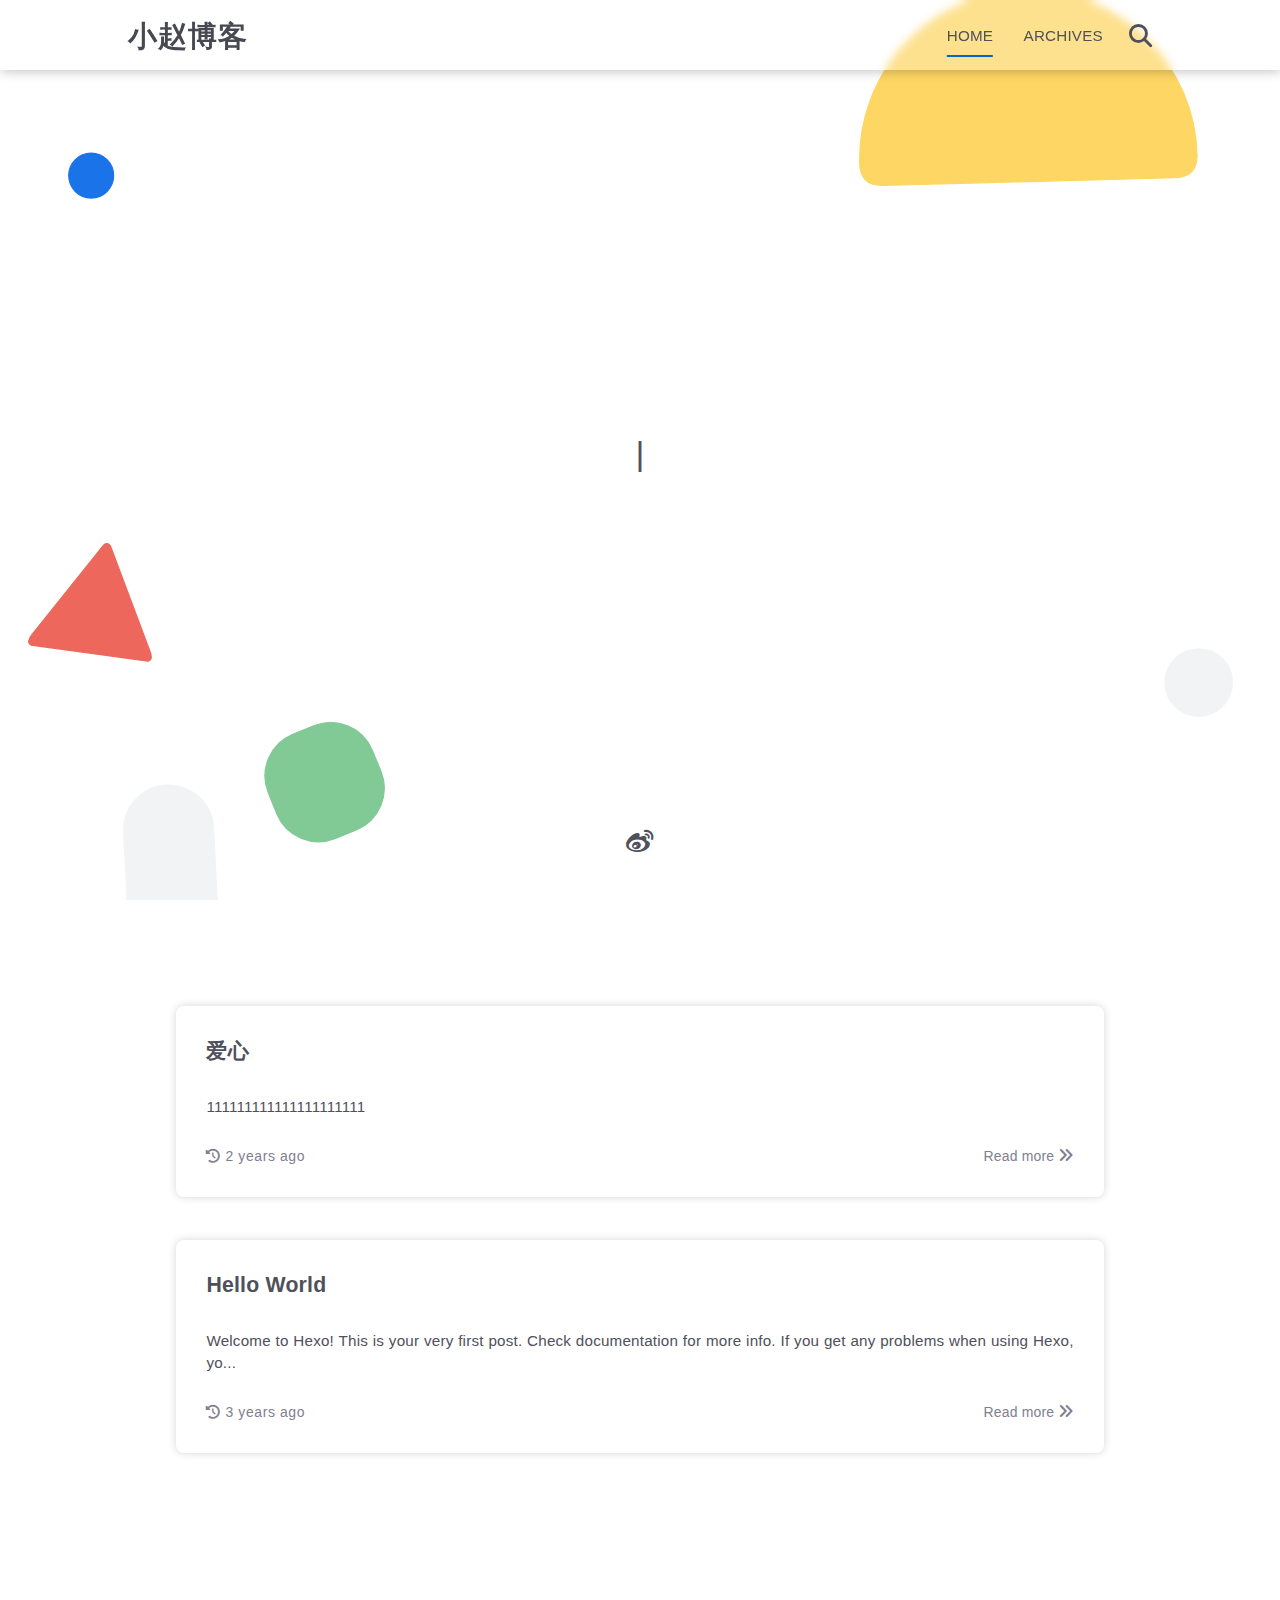
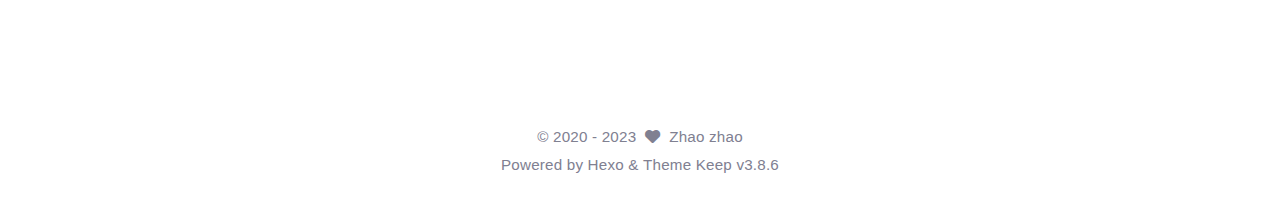
==== index.html @ 8d331cf8 "Site updated: 2023-10-31 13:24:54" ====
<!DOCTYPE html>
<html lang="en">
<head>
    <meta charset="utf-8">
    <meta name="viewport" content="width=device-width, initial-scale=1, maximum-scale=1">
    <meta name="keywords" content="Hexo Theme Keep">
    <meta name="description" content="Hexo Theme Keep">
    <meta name="author" content="Zhao zhao">
    
    <title>
        
        小赵博客
    </title>
    
<link rel="stylesheet" href="/css/style.css">

    
        <link rel="shortcut icon" href="https://pic1.zhimg.com/80/v2-c048e14cd4ca3faf0bacaa08623097cc_720w.webp">
    
    
<link rel="stylesheet" href="/font/css/fontawesome.min.css">

    
<link rel="stylesheet" href="/font/css/regular.min.css">

    
<link rel="stylesheet" href="/font/css/solid.min.css">

    
<link rel="stylesheet" href="/font/css/brands.min.css">

    
    <script class="keep-theme-configurations">
    const KEEP = window.KEEP || {}
    KEEP.hexo_config = {"hostname":"example.com","root":"/","language":"en","path":"search.json"}
    KEEP.theme_config = {"toc":{"enable":false,"number":false,"expand_all":false,"init_open":false},"style":{"primary_color":"#0066cc","favicon":"https://pic1.zhimg.com/80/v2-c048e14cd4ca3faf0bacaa08623097cc_720w.webp","font_size":"15px","font_family":"STKaiti","hover":{"shadow":true,"scale":true},"first_screen":{"enable":true,"header_transparent":true,"hitokoto":true},"scroll":{"progress_bar":false,"percent":false}},"local_search":{"enable":true,"preload":false},"code_block":{"tools":{"enable":false,"style":"default"},"highlight_theme":"default"},"pjax":{"enable":false},"lazyload":{"enable":true},"comment":{"enable":false,"use":"valine","valine":{"appid":null,"appkey":null,"server_urls":null,"placeholder":null},"gitalk":{"github_id":null,"github_admins":null,"repository":null,"client_id":null,"client_secret":null,"proxy":null},"twikoo":{"env_id":null,"region":null,"version":"1.6.8"},"waline":{"server_url":null,"reaction":false,"version":2}},"post":{"author_label":{"enable":true,"auto":false,"custom_label_list":["炼气","筑基","结丹","元婴","化神"]},"datetime_format":"YYYY-MM-DD","word_count":{"enable":true,"wordcount":false,"min2read":false},"img_align":"center","copyright_info":false},"website_count":{"busuanzi_count":{"enable":false,"site_uv":false,"site_pv":false,"page_pv":false}},"version":"3.8.6"}
    KEEP.language_ago = {"second":"%s seconds ago","minute":"%s minutes ago","hour":"%s hours ago","day":"%s days ago","week":"%s weeks ago","month":"%s months ago","year":"%s years ago"}
    KEEP.language_code_block = {"copy":"Copy code","copied":"Copied","fold":"Fold code block","folded":"Folded"}
    KEEP.language_copy_copyright = {"copy":"Copy copyright info","copied":"Copied","title":"Original article title","author":"Original article author","link":"Original article link"}
  </script>
<meta name="generator" content="Hexo 6.3.0"></head>


<body>
<div class="progress-bar-container">
    

    
</div>


<main class="page-container border-box">

    <!-- home first screen  -->
    
        
<div class="first-screen-container border-box flex-center fade-in-down-animation">
    <div class="first-screen-content border-box">
        <div class="top-placeholder border-box"></div>

        <div class="middle-placeholder border-box">
            
                <div class="description border-box">
                    
                        <div class="desc-item border-box"><span class="desc hitokoto"></span><span class="cursor">｜</span></div>
                    
                </div>
            

            
                <script async 
                        src="https://v1.hitokoto.cn/?encode=js"
                >
                </script>
            
        </div>

        <div class="bottom-placeholder border-box">
            
                <div class="sc-icon-list border-box">
                    <!-- fontawesome icons -->
                    
                        
                            
                            <div class="tooltip sc-icon-item "
                                 data-tooltip-content="Weibo"
                                 
                                 
                            >
                                
                                    
                                        <a target="_blank" href="https://weibo.com/u/6248385986">
                                            <i class="fab fa-weibo"></i>
                                        </a>
                                    
                                
                            </div>
                        
                    

                    <!-- custom svg icons -->
                    
                </div>
            
        </div>
    </div>
</div>

    

    <!-- page content -->
    <div class="page-main-content border-box is-home">
        <div class="page-main-content-top">
            
<header class="header-wrapper transparent-1">

    <div class="border-box header-content has-first-screen">
        <div class="left border-box">
            
            <a class="site-name border-box" href="/">
               小赵博客
            </a>
        </div>

        <div class="right border-box">
            <div class="pc">
                <ul class="menu-list">
                    
                        <li class="menu-item">
                            <a class="active"
                               href="/"
                            >
                                HOME
                            </a>
                        </li>
                    
                        <li class="menu-item">
                            <a class=""
                               href="/archives"
                            >
                                ARCHIVES
                            </a>
                        </li>
                    
                    
                        <li class="menu-item search search-popup-trigger">
                            <i class="fas fa-search"></i>
                        </li>
                    
                </ul>
            </div>
            <div class="mobile">
                
                    <div class="icon-item search search-popup-trigger"><i class="fas fa-search"></i></div>
                
                <div class="icon-item menu-bar">
                    <div class="menu-bar-middle"></div>
                </div>
            </div>
        </div>
    </div>

    <div class="header-drawer">
        <ul class="drawer-menu-list">
            
                <li class="drawer-menu-item flex-center">
                    <a class="active"
                       href="/">HOME</a>
                </li>
            
                <li class="drawer-menu-item flex-center">
                    <a class=""
                       href="/archives">ARCHIVES</a>
                </li>
            
        </ul>
    </div>

    <div class="window-mask"></div>

</header>


        </div>

        <div class="page-main-content-middle border-box">

            <div class="main-content border-box">

                

                    <div class="home-content-container fade-in-down-animation">
    <ul class="home-article-list border-box">
        
            <li class="home-article-item">

                

                <div class="home-article-item-bottom border-box">
                    
                    <h3 class="home-article-title border-box">
                        <a href="/2023/10/31/aixin/">
                            爱心
                        </a>
                    </h3>

                    <div class="home-article-content keep-markdown-body">
                        
                            111111111111111111111

                        
                    </div>

                    

<div class="article-meta-info-container border-box home">
    <div class="article-meta-info border-box">
        
            <span class="meta-info-item border-box">
                <i class="icon fas fa-history"></i>&nbsp;<span class="home-article-history" data-updated="Tue Oct 31 2023 12:04:12 GMT+0800">2023-10-31 12:04:12</span>
            </span>
        


        

        

        

        
        
        
        
    </div>

    
        <a class="home-read-more" href="/2023/10/31/aixin/">Read more&nbsp;<i class="icon fas fa-angles-right"></i></a>
    
</div>

                </div>
            </li>
        
            <li class="home-article-item">

                

                <div class="home-article-item-bottom border-box">
                    
                    <h3 class="home-article-title border-box">
                        <a href="/2023/10/31/hello-world/">
                            Hello World
                        </a>
                    </h3>

                    <div class="home-article-content keep-markdown-body">
                        
                            Welcome to Hexo! This is your very first post. Check documentation for more info. If you get any problems when using Hexo, yo...
                        
                    </div>

                    

<div class="article-meta-info-container border-box home">
    <div class="article-meta-info border-box">
        
            <span class="meta-info-item border-box">
                <i class="icon fas fa-history"></i>&nbsp;<span class="home-article-history" data-updated="Fri Jun 09 2023 14:08:22 GMT+0800">2023-06-09 14:08:22</span>
            </span>
        


        

        

        

        
        
        
        
    </div>

    
        <a class="home-read-more" href="/2023/10/31/hello-world/">Read more&nbsp;<i class="icon fas fa-angles-right"></i></a>
    
</div>

                </div>
            </li>
        
    </ul>
    



</div>


                
            </div>

        </div>

        <div class="page-main-content-bottom border-box">
            
<footer class="footer border-box">
    <div class="border-box website-info-box default">
        
            <div class="copyright-info info-item default">
                &copy;&nbsp;<span>2020</span>&nbsp;-&nbsp;2023
                
                    &nbsp;<i class="fas fa-heart icon-animate"></i>&nbsp;&nbsp;<a href="/">Zhao zhao</a>
                
            </div>

            <div class="theme-info info-item default">
                Powered by&nbsp;<a target="_blank" href="https://hexo.io">Hexo</a>&nbsp;&&nbsp;Theme&nbsp;<a class="keep-version" target="_blank" href="https://github.com/XPoet/hexo-theme-keep">Keep</a>
            </div>

            

            
        

        <div class="count-item info-item default">
            

            

            
        </div>
    </div>
</footer>

        </div>
    </div>

    <!-- post tools -->
    

    <!-- side tools -->
    <div class="side-tools">
        <div class="side-tools-container border-box side-tools-show-handle">
    <ul class="side-tools-list side-tools-show-handle border-box">
        <li class="tools-item tool-font-adjust-plus flex-center">
            <i class="fas fa-search-plus"></i>
        </li>

        <li class="tools-item tool-font-adjust-minus flex-center">
            <i class="fas fa-search-minus"></i>
        </li>

        <li class="tools-item tool-dark-light-toggle flex-center">
            <i class="fas fa-moon"></i>
        </li>

        <!-- rss -->
        

        <li class="tools-item tool-scroll-to-bottom flex-center">
            <i class="fas fa-arrow-down"></i>
        </li>
    </ul>

    <ul class="exposed-tools-list border-box">
        

        

        <li class="tools-item tool-toggle-show flex-center">
            <i class="fas fa-cog fa-spin"></i>
        </li>

        <li class="tools-item tool-scroll-to-top flex-center show-arrow">
            <i class="arrow fas fa-arrow-up"></i>
            <span class="percent"></span>
        </li>
    </ul>
</div>

    </div>

    <!-- image mask -->
    <div class="zoom-in-image-mask">
    <img class="zoom-in-image">
</div>


    <!-- local search -->
    
        <div class="search-pop-overlay">
    <div class="popup search-popup">
        <div class="search-header">
          <span class="search-input-field-pre">
            <i class="fas fa-keyboard"></i>
          </span>
            <div class="search-input-container">
                <input autocomplete="off"
                       autocorrect="off"
                       autocapitalize="off"
                       placeholder="Search..."
                       spellcheck="false"
                       type="search"
                       class="search-input"
                >
            </div>
            <span class="close-popup-btn">
                <i class="fas fa-times"></i>
            </span>
        </div>
        <div id="search-result">
            <div id="no-result">
                <i class="fas fa-spinner fa-pulse fa-5x fa-fw"></i>
            </div>
        </div>
    </div>
</div>

    

    <!-- tablet toc -->
    
</main>




<!-- common -->

<script src="/js/utils.js"></script>

<script src="/js/header-shrink.js"></script>

<script src="/js/back2top.js"></script>

<script src="/js/dark-light-toggle.js"></script>

<script src="/js/main.js"></script>

<script src="/js/libs/anime.min.js"></script>


<!-- local-search -->

    
<script src="/js/local-search.js"></script>



<!-- code-block -->


<!-- lazyload -->

    
<script src="/js/lazyload.js"></script>



<div class="">
    

    <!-- category-page -->
    

    <!-- links-page -->
    
</div>

<!-- mermaid -->


<!-- pjax -->



</body>
</html>
---- css/style.css ----
:root {
  --base-font-size: 15.2px;
  --base-line-height: 22px;
  --base-font-weight: 400;
  --base-font-family: Optima-Regular, Optima, PingFang SC, Microsoft YaHei, sans-serif;
  --page-content-width: 80%;
  --page-content-width-tablet: 88%;
  --page-content-width-mobile: 90%;
  --page-content-max-width: 928px;
  --page-content-max-width-2: calc(var(--page-content-max-width) * 1.2);
  --components-spacing: 36px;
  --box-border-radius: 8px;
  --header-height: 70px;
  --header-shrink-height: calc(var(--header-height) * 0.72);
  --header-backdrop-filter-blur: 4px;
  --header-scroll-progress-bar-height: 2PX;
  --first-screen-font-size: 2rem;
  --first-screen-icon-size: 1.8rem;
  --first-screen-font-color-light: #50505c;
  --first-screen-font-color-dark: #adbac5;
  --home-post-hover-scale: 1;
  --post-author-avatar: block;
  --post-create-datetime: flex;
  --post-update-datetime: flex;
  --post-img-align: 0 auto 0 0;
}
.fade-in-down-animation {
  animation-name: fade-in-down;
  animation-duration: 1s;
  animation-fill-mode: both;
}
.title-hover-animation {
  position: relative;
  display: inline-block;
  color: var(--text-color-2);
  line-height: 1.3;
  vertical-align: top;
  border-bottom: none;
}
.title-hover-animation::before {
  position: absolute;
  bottom: -4px;
  left: 0;
  width: 100%;
  height: 2px;
  background-color: var(--text-color-2);
  transform: scaleX(0);
  visibility: hidden;
  content: "";
  transition-delay: 0s, 0s, 0s, 0s, 0s, 0s;
  transition-timing-function: ease, ease, ease, ease, ease-in-out, ease-in-out;
  transition-duration: 0.2s, 0.2s, 0.2s, 0.2s, 0.2s, 0.2s;
  transition-property: color, background, box-shadow, border-color, visibility, transform;
}
.title-hover-animation:hover::before {
  transform: scaleX(1);
  visibility: visible;
}
@-moz-keyframes fade-in-down {
  0% {
    transform: translateY(-50px);
    opacity: 0;
  }
  100% {
    transform: translateY(0);
    opacity: 1;
  }
}
@-webkit-keyframes fade-in-down {
  0% {
    transform: translateY(-50px);
    opacity: 0;
  }
  100% {
    transform: translateY(0);
    opacity: 1;
  }
}
@-o-keyframes fade-in-down {
  0% {
    transform: translateY(-50px);
    opacity: 0;
  }
  100% {
    transform: translateY(0);
    opacity: 1;
  }
}
@keyframes fade-in-down {
  0% {
    transform: translateY(-50px);
    opacity: 0;
  }
  100% {
    transform: translateY(0);
    opacity: 1;
  }
}
@-moz-keyframes heartbeat-animate {
  0%, 100% {
    transform: scale(1);
  }
  10%, 30% {
    transform: scale(0.88);
  }
  20%, 40%, 60%, 80% {
    transform: scale(1.08);
  }
  50%, 70% {
    transform: scale(1.08);
  }
}
@-webkit-keyframes heartbeat-animate {
  0%, 100% {
    transform: scale(1);
  }
  10%, 30% {
    transform: scale(0.88);
  }
  20%, 40%, 60%, 80% {
    transform: scale(1.08);
  }
  50%, 70% {
    transform: scale(1.08);
  }
}
@-o-keyframes heartbeat-animate {
  0%, 100% {
    transform: scale(1);
  }
  10%, 30% {
    transform: scale(0.88);
  }
  20%, 40%, 60%, 80% {
    transform: scale(1.08);
  }
  50%, 70% {
    transform: scale(1.08);
  }
}
@keyframes heartbeat-animate {
  0%, 100% {
    transform: scale(1);
  }
  10%, 30% {
    transform: scale(0.88);
  }
  20%, 40%, 60%, 80% {
    transform: scale(1.08);
  }
  50%, 70% {
    transform: scale(1.08);
  }
}
@-moz-keyframes img-loading-animation {
  to {
    transform: rotate(1turn);
  }
}
@-webkit-keyframes img-loading-animation {
  to {
    transform: rotate(1turn);
  }
}
@-o-keyframes img-loading-animation {
  to {
    transform: rotate(1turn);
  }
}
@keyframes img-loading-animation {
  to {
    transform: rotate(1turn);
  }
}
@-moz-keyframes blink-caret {
  from, to {
    opacity: 0;
  }
  50% {
    opacity: 1;
  }
}
@-webkit-keyframes blink-caret {
  from, to {
    opacity: 0;
  }
  50% {
    opacity: 1;
  }
}
@-o-keyframes blink-caret {
  from, to {
    opacity: 0;
  }
  50% {
    opacity: 1;
  }
}
@keyframes blink-caret {
  from, to {
    opacity: 0;
  }
  50% {
    opacity: 1;
  }
}
:root {
  --primary-color: #06c;
  --primary-color-light-1: #0075eb;
  --primary-color-light-2: #0a85ff;
  --primary-color-dark-1: #005cb8;
  --primary-color-dark-2: #0052a3;
  --background-color-1: #fff;
  --background-color-1-transparent: rgba(255,255,255,0.6);
  --background-color-2: #f7f7f7;
  --background-color-3: #f0f0f0;
  --content-background-color: #fff;
  --text-color-1: #484853;
  --text-color-2: #4c4c57;
  --text-color-3: #50505c;
  --text-color-4: #808091;
  --text-color-5: #b7b7c0;
  --text-color-6: #ededef;
  --toc-text-color: #6f6f80;
  --badge-color: #f0f0f0;
  --badge-background-color: #9393a1;
  --border-color: #b3b3b3;
  --selection-color: #0075eb;
  --shadow-color: rgba(0,0,0,0.16);
  --shadow-hover-color: rgba(0,0,0,0.22);
  --scrollbar-color: #60606e;
  --scrollbar-background-color: #e6e6e6;
  --toc-scrollbar-color: rgba(80,80,92,0.1);
  --copyright-icon-bg-color: rgba(80,80,92,0.12);
  --avatar-background-color: #005cb8;
  --header-transparent-background-1: rgba(255,255,255,0.28);
  --header-transparent-background-2: rgba(255,255,255,0.4);
  --pjax-progress-bar-color: linear-gradient(45deg, #f10006, #ef5b00, #e59c01, #19ca05, #00cab5, #0264c8, #c303c3);
  --post-h-bottom-border-color: rgba(80,80,92,0.15);
  --article-aging-tips-color: $article-aging-tips-color;
  --article-aging-tips-background-color: $article-aging-tips-background-color;
  --article-aging-tips-border-color: $article-aging-tips-border-color;
  --keep-info-color: rgba(117,117,122,0.8);
  --keep-info-background-color: rgba(117,117,122,0.1);
  --keep-info-border-color: rgba(117,117,122,0.6);
  --keep-primary-color: #0458ab;
  --keep-primary-background-color: rgba(4,88,171,0.1);
  --keep-primary-border-color: rgba(4,88,171,0.6);
  --keep-warning-color: #b78d0f;
  --keep-warning-background-color: rgba(183,141,15,0.1);
  --keep-warning-border-color: rgba(183,141,15,0.6);
  --keep-success-color: #10b981;
  --keep-success-background-color: rgba(16,185,129,0.1);
  --keep-success-border-color: rgba(16,185,129,0.6);
  --keep-danger-color: #f43f5e;
  --keep-danger-background-color: rgba(244,63,94,0.1);
  --keep-danger-border-color: rgba(244,63,94,0.6);
}
@media (prefers-color-scheme: light) {
  :root {
    --primary-color: #06c;
    --primary-color-light-1: #0075eb;
    --primary-color-light-2: #0a85ff;
    --primary-color-dark-1: #005cb8;
    --primary-color-dark-2: #0052a3;
    --background-color-1: #fff;
    --background-color-1-transparent: rgba(255,255,255,0.6);
    --background-color-2: #f7f7f7;
    --background-color-3: #f0f0f0;
    --content-background-color: #fff;
    --text-color-1: #484853;
    --text-color-2: #4c4c57;
    --text-color-3: #50505c;
    --text-color-4: #808091;
    --text-color-5: #b7b7c0;
    --text-color-6: #ededef;
    --toc-text-color: #6f6f80;
    --badge-color: #f0f0f0;
    --badge-background-color: #9393a1;
    --border-color: #b3b3b3;
    --selection-color: #0075eb;
    --shadow-color: rgba(0,0,0,0.16);
    --shadow-hover-color: rgba(0,0,0,0.22);
    --scrollbar-color: #60606e;
    --scrollbar-background-color: #e6e6e6;
    --toc-scrollbar-color: rgba(80,80,92,0.1);
    --copyright-icon-bg-color: rgba(80,80,92,0.12);
    --avatar-background-color: #005cb8;
    --header-transparent-background-1: rgba(255,255,255,0.28);
    --header-transparent-background-2: rgba(255,255,255,0.4);
    --pjax-progress-bar-color: linear-gradient(45deg, #f10006, #ef5b00, #e59c01, #19ca05, #00cab5, #0264c8, #c303c3);
    --post-h-bottom-border-color: rgba(80,80,92,0.15);
    --article-aging-tips-color: $article-aging-tips-color;
    --article-aging-tips-background-color: $article-aging-tips-background-color;
    --article-aging-tips-border-color: $article-aging-tips-border-color;
    --keep-info-color: rgba(117,117,122,0.8);
    --keep-info-background-color: rgba(117,117,122,0.1);
    --keep-info-border-color: rgba(117,117,122,0.6);
    --keep-primary-color: #0458ab;
    --keep-primary-background-color: rgba(4,88,171,0.1);
    --keep-primary-border-color: rgba(4,88,171,0.6);
    --keep-warning-color: #b78d0f;
    --keep-warning-background-color: rgba(183,141,15,0.1);
    --keep-warning-border-color: rgba(183,141,15,0.6);
    --keep-success-color: #10b981;
    --keep-success-background-color: rgba(16,185,129,0.1);
    --keep-success-border-color: rgba(16,185,129,0.6);
    --keep-danger-color: #f43f5e;
    --keep-danger-background-color: rgba(244,63,94,0.1);
    --keep-danger-border-color: rgba(244,63,94,0.6);
  }
}
@media (prefers-color-scheme: dark) {
  :root {
    --primary-color: #06c;
    --primary-color-light-1: #0075eb;
    --primary-color-light-2: #0a85ff;
    --primary-color-dark-1: #005cb8;
    --primary-color-dark-2: #0052a3;
    --background-color-1: #22272e;
    --background-color-1-transparent: rgba(34,39,46,0.6);
    --background-color-2: #292f38;
    --background-color-3: #313842;
    --content-background-color: #21262d;
    --text-color-1: #b7c2cc;
    --text-color-2: #b2bec8;
    --text-color-3: #adbac5;
    --text-color-4: #6c8397;
    --text-color-5: #4d5e6c;
    --text-color-6: #2e3841;
    --toc-text-color: #8296a6;
    --badge-color: #343c47;
    --badge-background-color: #ced6dc;
    --border-color: #596678;
    --selection-color: #005ebc;
    --shadow-color: rgba(120,120,120,0.18);
    --shadow-hover-color: rgba(120,120,120,0.24);
    --scrollbar-color: #1f2329;
    --scrollbar-background-color: #47515f;
    --toc-scrollbar-color: rgba(173,186,197,0.1);
    --copyright-icon-bg-color: rgba(173,186,197,0.12);
    --avatar-background-color: #004a93;
    --header-transparent-background-1: rgba(34,39,46,0.28);
    --header-transparent-background-2: rgba(34,39,46,0.4);
    --pjax-progress-bar-color: linear-gradient(45deg, #ea404a, #ea722f, #e9a71f, #67e559, #18ecec, #1b85f1, #ee1dee);
    --post-h-bottom-border-color: rgba(173,186,197,0.15);
    --article-aging-tips-color: $dark-article-aging-tips-color;
    --article-aging-tips-background-color: $dark-article-aging-tips-background-color;
    --article-aging-tips-border-color: $dark-article-aging-tips-border-color;
    --keep-info-color: #9999a2;
    --keep-info-background-color: rgba(153,153,162,0.1);
    --keep-info-border-color: rgba(153,153,162,0.5);
    --keep-primary-color: #268bef;
    --keep-primary-background-color: rgba(38,139,239,0.1);
    --keep-primary-border-color: rgba(38,139,239,0.6);
    --keep-warning-color: #ecc34d;
    --keep-warning-background-color: rgba(236,195,77,0.1);
    --keep-warning-border-color: rgba(236,195,77,0.6);
    --keep-success-color: #10b981;
    --keep-success-background-color: rgba(16,185,129,0.1);
    --keep-success-border-color: rgba(16,185,129,0.6);
    --keep-danger-color: #f43f5e;
    --keep-danger-background-color: rgba(244,63,94,0.1);
    --keep-danger-border-color: rgba(244,63,94,0.6);
  }
}
.light-mode {
  --primary-color: #06c;
  --primary-color-light-1: #0075eb;
  --primary-color-light-2: #0a85ff;
  --primary-color-dark-1: #005cb8;
  --primary-color-dark-2: #0052a3;
  --background-color-1: #fff;
  --background-color-1-transparent: rgba(255,255,255,0.6);
  --background-color-2: #f7f7f7;
  --background-color-3: #f0f0f0;
  --content-background-color: #fff;
  --text-color-1: #484853;
  --text-color-2: #4c4c57;
  --text-color-3: #50505c;
  --text-color-4: #808091;
  --text-color-5: #b7b7c0;
  --text-color-6: #ededef;
  --toc-text-color: #6f6f80;
  --badge-color: #f0f0f0;
  --badge-background-color: #9393a1;
  --border-color: #b3b3b3;
  --selection-color: #0075eb;
  --shadow-color: rgba(0,0,0,0.16);
  --shadow-hover-color: rgba(0,0,0,0.22);
  --scrollbar-color: #60606e;
  --scrollbar-background-color: #e6e6e6;
  --toc-scrollbar-color: rgba(80,80,92,0.1);
  --copyright-icon-bg-color: rgba(80,80,92,0.12);
  --avatar-background-color: #005cb8;
  --header-transparent-background-1: rgba(255,255,255,0.28);
  --header-transparent-background-2: rgba(255,255,255,0.4);
  --pjax-progress-bar-color: linear-gradient(45deg, #f10006, #ef5b00, #e59c01, #19ca05, #00cab5, #0264c8, #c303c3);
  --post-h-bottom-border-color: rgba(80,80,92,0.15);
  --article-aging-tips-color: $article-aging-tips-color;
  --article-aging-tips-background-color: $article-aging-tips-background-color;
  --article-aging-tips-border-color: $article-aging-tips-border-color;
  --keep-info-color: rgba(117,117,122,0.8);
  --keep-info-background-color: rgba(117,117,122,0.1);
  --keep-info-border-color: rgba(117,117,122,0.6);
  --keep-primary-color: #0458ab;
  --keep-primary-background-color: rgba(4,88,171,0.1);
  --keep-primary-border-color: rgba(4,88,171,0.6);
  --keep-warning-color: #b78d0f;
  --keep-warning-background-color: rgba(183,141,15,0.1);
  --keep-warning-border-color: rgba(183,141,15,0.6);
  --keep-success-color: #10b981;
  --keep-success-background-color: rgba(16,185,129,0.1);
  --keep-success-border-color: rgba(16,185,129,0.6);
  --keep-danger-color: #f43f5e;
  --keep-danger-background-color: rgba(244,63,94,0.1);
  --keep-danger-border-color: rgba(244,63,94,0.6);
}
.dark-mode {
  --primary-color: #06c;
  --primary-color-light-1: #0075eb;
  --primary-color-light-2: #0a85ff;
  --primary-color-dark-1: #005cb8;
  --primary-color-dark-2: #0052a3;
  --background-color-1: #22272e;
  --background-color-1-transparent: rgba(34,39,46,0.6);
  --background-color-2: #292f38;
  --background-color-3: #313842;
  --content-background-color: #21262d;
  --text-color-1: #b7c2cc;
  --text-color-2: #b2bec8;
  --text-color-3: #adbac5;
  --text-color-4: #6c8397;
  --text-color-5: #4d5e6c;
  --text-color-6: #2e3841;
  --toc-text-color: #8296a6;
  --badge-color: #343c47;
  --badge-background-color: #ced6dc;
  --border-color: #596678;
  --selection-color: #005ebc;
  --shadow-color: rgba(120,120,120,0.18);
  --shadow-hover-color: rgba(120,120,120,0.24);
  --scrollbar-color: #1f2329;
  --scrollbar-background-color: #47515f;
  --toc-scrollbar-color: rgba(173,186,197,0.1);
  --copyright-icon-bg-color: rgba(173,186,197,0.12);
  --avatar-background-color: #004a93;
  --header-transparent-background-1: rgba(34,39,46,0.28);
  --header-transparent-background-2: rgba(34,39,46,0.4);
  --pjax-progress-bar-color: linear-gradient(45deg, #ea404a, #ea722f, #e9a71f, #67e559, #18ecec, #1b85f1, #ee1dee);
  --post-h-bottom-border-color: rgba(173,186,197,0.15);
  --article-aging-tips-color: $dark-article-aging-tips-color;
  --article-aging-tips-background-color: $dark-article-aging-tips-background-color;
  --article-aging-tips-border-color: $dark-article-aging-tips-border-color;
  --keep-info-color: #9999a2;
  --keep-info-background-color: rgba(153,153,162,0.1);
  --keep-info-border-color: rgba(153,153,162,0.5);
  --keep-primary-color: #268bef;
  --keep-primary-background-color: rgba(38,139,239,0.1);
  --keep-primary-border-color: rgba(38,139,239,0.6);
  --keep-warning-color: #ecc34d;
  --keep-warning-background-color: rgba(236,195,77,0.1);
  --keep-warning-border-color: rgba(236,195,77,0.6);
  --keep-success-color: #10b981;
  --keep-success-background-color: rgba(16,185,129,0.1);
  --keep-success-border-color: rgba(16,185,129,0.6);
  --keep-danger-color: #f43f5e;
  --keep-danger-background-color: rgba(244,63,94,0.1);
  --keep-danger-border-color: rgba(244,63,94,0.6);
}
* {
  transition-delay: 0s, 0s, 0s, 0s;
  transition-timing-function: ease, ease, ease, ease;
  transition-duration: 0.2s, 0.2s, 0.2s, 0.2s;
  transition-property: color, background, box-shadow, border-color;
}
*::-webkit-scrollbar {
  width: 0.4rem;
  height: 0.4rem;
  transition: all 0.2s ease;
}
*::-webkit-scrollbar-thumb {
  background: var(--scrollbar-color);
  border-radius: 0.1rem;
}
*::-webkit-scrollbar-track {
  background: var(--scrollbar-background-color);
}
html,
body {
  position: relative;
  width: 100%;
  height: 100%;
  margin: 0;
  padding: 0;
  color: var(--text-color-3);
  font-weight: var(--base-font-weight);
  font-size: var(--base-font-size);
  font-family: var(--base-font-family);
  line-height: var(--base-line-height);
  letter-spacing: 0.2px;
  background: var(--background-color-1);
}
html::-webkit-scrollbar,
body::-webkit-scrollbar {
  width: 0.6rem;
  height: 0.6rem;
}
@media (max-width: 800px) {
  html::-webkit-scrollbar,
  body::-webkit-scrollbar {
    width: 0.5rem;
    height: 0.5rem;
  }
}
@media (max-width: 500px) {
  html::-webkit-scrollbar,
  body::-webkit-scrollbar {
    width: 0.4rem;
    height: 0.4rem;
  }
}
@media (max-width: 800px) {
  html,
  body {
    font-size: calc(var(--base-font-size) * 0.95) !important;
    line-height: calc(var(--base-line-height) * 0.95) !important;
  }
}
@media (max-width: 500px) {
  html,
  body {
    font-size: calc(var(--base-font-size) * 0.9) !important;
    line-height: calc(var(--base-line-height) * 0.9) !important;
  }
}
::selection {
  color: #fff;
  background: var(--selection-color);
}
ul,
ol,
li {
  margin: 0;
  padding: 0;
  list-style: none;
}
a {
  color: var(--text-color-3);
  text-decoration: none;
}
a i,
a span {
  color: var(--text-color-3);
}
a:hover,
a:active {
  color: var(--primary-color);
  text-decoration: none !important;
}
a:hover i,
a:active i,
a:hover span,
a:active span {
  color: var(--primary-color);
}
.dark-mode img {
  filter: brightness(0.9);
}
.dark-mode img:hover {
  filter: brightness(1);
}
img[lazyload] {
  position: relative;
  box-sizing: border-box;
  width: 8rem;
  height: 8rem;
  box-shadow: none !important;
  cursor: not-allowed;
  pointer-events: none;
}
img[lazyload]::before {
  position: absolute;
  top: 0;
  left: 0;
  display: block;
  width: 100%;
  height: 100%;
  background: var(--background-color-1);
  content: '';
  transition-delay: 0s, 0s, 0s, 0s, 0s;
  transition-timing-function: ease, ease, ease, ease, ease;
  transition-duration: 0.2s, 0.2s, 0.2s, 0.2s, 0.2s;
  transition-property: color, background, box-shadow, border-color, background;
}
img[lazyload]::after {
  position: absolute;
  top: 0;
  right: 0;
  bottom: 0;
  left: 0;
  display: block;
  width: 2rem;
  height: 2rem;
  margin: auto;
  border: 2px solid var(--text-color-6);
  border-top-color: var(--selection-color);
  border-left-color: var(--selection-color);
  border-radius: 50%;
  animation: img-loading-animation 750ms infinite linear;
  content: '';
  transition-delay: 0s, 0s, 0s, 0s, 0s;
  transition-timing-function: ease, ease, ease, ease, ease;
  transition-duration: 0.2s, 0.2s, 0.2s, 0.2s, 0.2s;
  transition-property: color, background, box-shadow, border-color, border;
}
.flex-center {
  display: flex;
  align-items: center;
  justify-content: center;
}
.border-box {
  position: relative;
  box-sizing: border-box;
}
.text-ellipsis {
  overflow: hidden;
  white-space: nowrap;
  text-overflow: ellipsis;
}
.clear::after {
  display: block;
  clear: both;
  height: 0;
  overflow: hidden;
  visibility: hidden;
  content: '';
}
.tooltip {
  position: relative;
  box-sizing: border-box;
}
.tooltip:hover .tooltip-content {
  display: inline-block;
}
.tooltip.show-img .tooltip-content {
  display: none !important;
}
.tooltip .tooltip-content {
  position: absolute;
  top: -0.4rem;
  left: 50%;
  z-index: 1010;
  display: none;
  box-sizing: border-box;
  padding: 0.2rem 0.6rem;
  color: var(--text-color-6);
  font-size: 0.8rem;
  letter-spacing: 0.8px;
  white-space: nowrap;
  background: var(--text-color-1);
  border-radius: 0.3rem;
  transform: translateX(-50%) translateY(-100%);
  transition-delay: 0s, 0s, 0s, 0s, 0s;
  transition-timing-function: ease, ease, ease, ease, ease;
  transition-duration: 0.2s, 0.2s, 0.2s, 0.2s, 0.2s;
  transition-property: color, background, box-shadow, border-color, display;
  -moz-user-select: none;
  -ms-user-select: none;
  -webkit-user-select: none;
  user-select: none;
}
.tooltip-img {
  position: relative;
  box-sizing: border-box;
}
.tooltip-img.show-img .tooltip-img-box {
  display: flex;
}
.tooltip-img .tooltip-img-box {
  position: absolute;
  top: -0.4rem;
  left: 50%;
  z-index: 1011;
  display: none;
  align-items: center;
  justify-content: center;
  box-sizing: border-box;
  min-height: 6rem;
  overflow: hidden;
  background: var(--background-color-3);
  border: 0.2rem solid var(--text-color-4);
  border-radius: 0.3rem;
  transform: translateX(-50%) translateY(-100%);
  transition-delay: 0s, 0s, 0s, 0s, 0s;
  transition-timing-function: ease, ease, ease, ease, ease;
  transition-duration: 0.2s, 0.2s, 0.2s, 0.2s, 0.2s;
  transition-property: color, background, box-shadow, border-color, display;
  -moz-user-select: none;
  -ms-user-select: none;
  -webkit-user-select: none;
  user-select: none;
}
.tooltip-img .tooltip-img-box.has-tip {
  flex-direction: column;
  justify-content: space-between;
}
.tooltip-img .tooltip-img-box img {
  display: block;
  max-height: 10rem;
}
.tooltip-img .tooltip-img-box .tip {
  position: relative;
  box-sizing: border-box;
  width: 100%;
  padding: 0.3rem 0;
  color: #555;
  font-size: 0.9rem;
  text-align: center;
}
.keep-markdown-body {
  font-size: 1rem;
}
.keep-markdown-body blockquote {
  position: relative;
  display: flex;
  flex-direction: column;
  justify-content: flex-start;
  box-sizing: border-box;
  margin: 1.4rem 0;
  color: var(--text-color-3);
  background: var(--background-color-2);
  border-left: 0.4rem solid var(--text-color-4);
  border-top-left-radius: 0.2rem;
  border-bottom-left-radius: 0.2rem;
}
.keep-markdown-body blockquote p,
.keep-markdown-body blockquote ul,
.keep-markdown-body blockquote ol,
.keep-markdown-body blockquote footer {
  position: relative;
  box-sizing: border-box;
  padding: 0.4rem 0.4rem 0.4rem 0.8rem !important;
}
.keep-markdown-body blockquote footer {
  margin-bottom: 0.6rem;
  font-style: italic;
}
.keep-markdown-body blockquote cite {
  position: relative;
  box-sizing: border-box;
  margin-left: 1rem;
  color: var(--text-color-4);
}
.keep-markdown-body blockquote cite::before {
  content: '— ';
}
.keep-markdown-body p {
  margin: 0.6rem 0;
  color: var(--text-color-3);
  line-height: 2;
}
.keep-markdown-body a {
  position: relative;
  box-sizing: border-box;
  padding-bottom: 0.2rem;
  text-decoration: none;
  overflow-wrap: break-word;
  border-bottom: 0.1rem solid var(--text-color-4);
  outline: 0;
  cursor: pointer;
}
.keep-markdown-body a .fas,
.keep-markdown-body a .far,
.keep-markdown-body a .fab {
  position: relative;
  margin: 0 0.2rem 0 0.4rem;
  color: var(--text-color-4);
  font-size: 0.88rem;
}
.keep-markdown-body a:hover {
  text-decoration: underline;
}
.keep-markdown-body a:hover::after {
  background: var(--primary-color);
}
.keep-markdown-body strong {
  color: var(--text-color-3);
}
.keep-markdown-body em {
  color: var(--text-color-3);
}
.keep-markdown-body ul li,
.keep-markdown-body ol li {
  margin-left: 1rem;
  line-height: 2rem;
}
.keep-markdown-body ul li {
  list-style: disc;
}
.keep-markdown-body ul li ul li {
  list-style: circle;
}
.keep-markdown-body ul li ul li ul li {
  list-style: square;
}
.keep-markdown-body ol li {
  list-style: decimal;
}
.keep-markdown-body ol li ol li {
  list-style: upper-alpha;
}
.keep-markdown-body ol li ol li ol li {
  list-style: upper-roman;
}
.keep-markdown-body li {
  color: var(--text-color-3);
}
.keep-markdown-body h1,
.keep-markdown-body h2,
.keep-markdown-body h3,
.keep-markdown-body h4,
.keep-markdown-body h5,
.keep-markdown-body h6 {
  position: relative;
  box-sizing: border-box;
  padding-top: 0.4rem;
  padding-bottom: 0.2rem;
  overflow: hidden;
  color: var(--text-color-2);
  line-height: 1.5;
  white-space: nowrap;
  text-overflow: ellipsis;
  border-bottom: 1px solid var(--post-h-bottom-border-color);
}
@media (max-width: 800px) {
  .keep-markdown-body h1,
  .keep-markdown-body h2,
  .keep-markdown-body h3,
  .keep-markdown-body h4,
  .keep-markdown-body h5,
  .keep-markdown-body h6 {
    line-height: 1.25;
  }
}
.keep-markdown-body h1:hover a.headerlink,
.keep-markdown-body h2:hover a.headerlink,
.keep-markdown-body h3:hover a.headerlink,
.keep-markdown-body h4:hover a.headerlink,
.keep-markdown-body h5:hover a.headerlink,
.keep-markdown-body h6:hover a.headerlink {
  visibility: visible;
}
.keep-markdown-body h1 a.headerlink,
.keep-markdown-body h2 a.headerlink,
.keep-markdown-body h3 a.headerlink,
.keep-markdown-body h4 a.headerlink,
.keep-markdown-body h5 a.headerlink,
.keep-markdown-body h6 a.headerlink {
  position: relative;
  float: right;
  box-sizing: border-box;
  margin-left: 0.32rem;
  padding-top: 0.25rem;
  color: var(--text-color-4);
  font-size: 1.2rem;
  text-decoration: none;
  border: none;
  visibility: hidden;
}
.keep-markdown-body h1 a.headerlink:hover,
.keep-markdown-body h2 a.headerlink:hover,
.keep-markdown-body h3 a.headerlink:hover,
.keep-markdown-body h4 a.headerlink:hover,
.keep-markdown-body h5 a.headerlink:hover,
.keep-markdown-body h6 a.headerlink:hover {
  color: var(--text-color-3);
}
.keep-markdown-body h1 a.headerlink::before,
.keep-markdown-body h2 a.headerlink::before,
.keep-markdown-body h3 a.headerlink::before,
.keep-markdown-body h4 a.headerlink::before,
.keep-markdown-body h5 a.headerlink::before,
.keep-markdown-body h6 a.headerlink::before {
  font-weight: 600;
  font-family: 'Font Awesome 6 Free';
  content: '\f0c1';
}
.keep-markdown-body h1 {
  font-weight: 600;
  font-size: 1.8rem;
}
@media (max-width: 800px) {
  .keep-markdown-body h1 {
    font-size: 1.7rem;
  }
}
.keep-markdown-body h2 {
  font-weight: 600;
  font-size: 1.7rem;
}
@media (max-width: 800px) {
  .keep-markdown-body h2 {
    font-size: 1.6rem;
  }
}
.keep-markdown-body h3 {
  font-weight: 550;
  font-size: 1.6rem;
}
@media (max-width: 800px) {
  .keep-markdown-body h3 {
    font-size: 1.5rem;
  }
}
.keep-markdown-body h4 {
  font-weight: 550;
  font-size: 1.5rem;
}
@media (max-width: 800px) {
  .keep-markdown-body h4 {
    font-size: 1.4rem;
  }
}
.keep-markdown-body h5 {
  font-weight: 500;
  font-size: 1.28rem;
}
@media (max-width: 800px) {
  .keep-markdown-body h5 {
    font-size: 1.18rem;
  }
}
.keep-markdown-body h6 {
  font-weight: 500;
  font-size: 1.2rem;
  line-height: 1.2;
}
@media (max-width: 800px) {
  .keep-markdown-body h6 {
    font-size: 1.1rem;
    line-height: 1.1;
  }
}
.keep-markdown-body img {
  position: relative;
  display: block;
  box-sizing: border-box;
  max-width: 100%;
  margin: var(--post-img-align);
  margin-bottom: 2rem;
  box-shadow: 0 0 0.2rem var(--shadow-color);
  cursor: zoom-in;
  opacity: 1;
}
.keep-markdown-body img.hide {
  opacity: 0;
}
.keep-markdown-body img[lazyload] {
  margin: 0.8rem auto 0.2rem;
}
.keep-markdown-body > table {
  width: 100%;
  overflow: auto;
  border-collapse: collapse;
  border-spacing: 0;
}
@media (max-width: 500px) {
  .keep-markdown-body > table {
    table-layout: fixed;
  }
}
.keep-markdown-body > table td,
.keep-markdown-body > table th {
  padding: 0;
}
.keep-markdown-body > table th {
  font-weight: 600;
}
.keep-markdown-body > table td,
.keep-markdown-body > table th {
  padding: 0.4rem 1rem;
  border: 0.1rem solid var(--border-color);
}
.keep-markdown-body > table tr {
  background-color: var(--background-color-1);
  border: 0.1rem solid var(--text-color-6);
}
.keep-markdown-body > table tr:nth-child(2n) {
  background-color: var(--background-color-2);
}
.keep-markdown-body .mermaid {
  background: #f5f5f5 !important;
  border-radius: 0.3rem;
}
:root {
  --toolbar-foreground: #50505c;
  --toolbar-background: #f0f0f0;
  --code-foreground: #535360;
  --code-background: #f2f2f2;
  --highlight-background: #fafafa;
  --highlight-foreground: #535360;
  --highlight-comment: #8e908c;
  --highlight-red: #c82829;
  --highlight-orange: #f5871f;
  --highlight-yellow: #eab700;
  --highlight-green: #718c00;
  --highlight-aqua: #3e999f;
  --highlight-blue: #4271ae;
  --highlight-purple: #8959a8;
  --highlight-gutter-color: #585865;
  --highlight-gutter-bg-color: #f2f2f2;
  --mac-toolbar-background-color: #21252b;
}
@media (prefers-color-scheme: light) {
  :root {
    --toolbar-foreground: #50505c;
    --toolbar-background: #f0f0f0;
    --code-foreground: #535360;
    --code-background: #f2f2f2;
    --highlight-background: #fafafa;
    --highlight-foreground: #535360;
    --highlight-comment: #8e908c;
    --highlight-red: #c82829;
    --highlight-orange: #f5871f;
    --highlight-yellow: #eab700;
    --highlight-green: #718c00;
    --highlight-aqua: #3e999f;
    --highlight-blue: #4271ae;
    --highlight-purple: #8959a8;
    --highlight-gutter-color: #585865;
    --highlight-gutter-bg-color: #f2f2f2;
    --mac-toolbar-background-color: #21252b;
  }
}
@media (prefers-color-scheme: dark) {
  :root {
    --toolbar-foreground: #adbac5;
    --toolbar-background: #313842;
    --code-foreground: #afbbc6;
    --code-background: #1f2329;
    --highlight-background: #1f242a;
    --highlight-foreground: #afbbc6;
    --highlight-comment: #969896;
    --highlight-red: #c66;
    --highlight-orange: #de935f;
    --highlight-yellow: #f0c674;
    --highlight-green: #b5bd68;
    --highlight-aqua: #8abeb7;
    --highlight-blue: #81a2be;
    --highlight-purple: #b294bb;
    --highlight-gutter-color: #b1bdc8;
    --highlight-gutter-bg-color: #1f2329;
    --mac-toolbar-background-color: #1f2021;
  }
}
.light-mode {
  --toolbar-foreground: #50505c;
  --toolbar-background: #f0f0f0;
  --code-foreground: #535360;
  --code-background: #f2f2f2;
  --highlight-background: #fafafa;
  --highlight-foreground: #535360;
  --highlight-comment: #8e908c;
  --highlight-red: #c82829;
  --highlight-orange: #f5871f;
  --highlight-yellow: #eab700;
  --highlight-green: #718c00;
  --highlight-aqua: #3e999f;
  --highlight-blue: #4271ae;
  --highlight-purple: #8959a8;
  --highlight-gutter-color: #585865;
  --highlight-gutter-bg-color: #f2f2f2;
  --mac-toolbar-background-color: #21252b;
}
.dark-mode {
  --toolbar-foreground: #adbac5;
  --toolbar-background: #313842;
  --code-foreground: #afbbc6;
  --code-background: #1f2329;
  --highlight-background: #1f242a;
  --highlight-foreground: #afbbc6;
  --highlight-comment: #969896;
  --highlight-red: #c66;
  --highlight-orange: #de935f;
  --highlight-yellow: #f0c674;
  --highlight-green: #b5bd68;
  --highlight-aqua: #8abeb7;
  --highlight-blue: #81a2be;
  --highlight-purple: #b294bb;
  --highlight-gutter-color: #b1bdc8;
  --highlight-gutter-bg-color: #1f2329;
  --mac-toolbar-background-color: #1f2021;
}
.code-block,
pre,
.highlight {
  margin: 1.5rem 0;
  padding: 0;
  overflow: auto;
  color: var(--highlight-foreground);
  font-size: 0.96rem;
  line-height: 1.5rem;
  background: var(--highlight-background);
  -ms-text-size-adjust: none;
  -moz-text-size-adjust: none;
  -webkit-text-size-adjust: none;
}
pre,
code {
  font-family: "Source Code Pro", consolas, Menlo;
}
code {
  padding: 0.4rem;
  color: var(--code-foreground);
  font-size: 0.96rem;
  word-wrap: break-word;
  background: var(--code-background);
  border-radius: 0.2rem;
}
pre {
  padding: 0.6rem;
}
pre code {
  padding: 0;
  color: var(--highlight-foreground);
  text-shadow: none;
  background: none;
}
.highlight {
  border-bottom-right-radius: 0.1rem;
  border-bottom-left-radius: 0.1rem;
}
.highlight pre {
  margin: 0;
  padding: 0.6rem 0;
  border: none;
}
.highlight table {
  width: auto;
  margin: 0;
  border: none;
  border-spacing: unset;
}
.highlight td {
  padding: 0;
  border: none;
}
.highlight figcaption {
  box-sizing: border-box;
  padding: 0.5rem;
  color: var(--highlight-foreground);
  font-size: 1rem;
  line-height: 1rem;
}
.highlight figcaption a {
  float: right;
  color: var(--highlight-foreground);
  font-size: 0.9rem;
}
.highlight figcaption a:hover {
  border-bottom-color: var(--highlight-foreground);
}
.highlight .gutter pre {
  padding-right: 0.6rem;
  padding-left: 0.6rem;
  color: var(--highlight-gutter-color);
  text-align: center;
  background-color: var(--highlight-gutter-bg-color);
}
.highlight .code pre {
  width: 100%;
  padding-right: 0.6rem;
  padding-left: 0.6rem;
  background-color: var(--highlight-background);
}
.highlight .line {
  height: 1.5rem;
  color: var(--highlight-foreground);
}
.highlight .line .language-javascript {
  color: var(--highlight-foreground);
}
.highlight .line .attr {
  color: var(--highlight-foreground);
}
.highlight .line .string {
  color: var(--highlight-foreground);
}
.gutter {
  -moz-user-select: none;
  -ms-user-select: none;
  -webkit-user-select: none;
  user-select: none;
  color: var(--highlight-gutter-color);
  background: var(--highlight-gutter-bg-color);
}
.gutter .line {
  color: var(--highlight-gutter-color);
}
.gist table {
  width: auto;
}
.gist table td {
  border: none;
}
pre .deletion {
  background: var(--highlight-deletion);
}
pre .addition {
  background: var(--highlight-addition);
}
pre .meta {
  color: var(--highlight-purple);
}
pre .comment {
  color: var(--highlight-comment);
}
pre .variable,
pre .attribute,
pre .tag,
pre .regexp,
pre .ruby .constant,
pre .xml .tag .title,
pre .xml .pi,
pre .xml .doctype,
pre .html .doctype,
pre .css .id,
pre .css .class,
pre .css .pseudo {
  color: var(--highlight-red);
}
pre .property {
  color: var(--highlight-blue);
}
pre .number,
pre .preprocessor,
pre .built_in,
pre .literal,
pre .params,
pre .constant,
pre .command {
  color: var(--highlight-orange);
}
pre .ruby .class .title,
pre .css .rules .attribute,
pre .string,
pre .value,
pre .inheritance,
pre .header,
pre .ruby .symbol,
pre .xml .cdata,
pre .special,
pre .number,
pre .formula {
  color: var(--highlight-green);
}
pre .title,
pre .css .hexcolor {
  color: var(--highlight-aqua);
}
pre .function,
pre .python .decorator,
pre .python .title,
pre .ruby .function .title,
pre .ruby .title .keyword,
pre .perl .sub,
pre .javascript .title,
pre .coffeescript .title {
  color: var(--highlight-blue);
}
pre .keyword,
pre .javascript .function {
  color: var(--highlight-purple);
}
.highlight-container {
  position: relative;
  box-sizing: border-box;
  margin: 1.4rem 0;
}
.highlight-container.mac {
  margin: 1.4rem 0 1.8rem 0;
  box-shadow: 0 0.8rem 2rem 0 rgba(0,0,0,0.4);
}
.highlight-container.mac:hover .code-tools-box .copy {
  opacity: 1;
}
.highlight-container.mac .code-tools-box {
  justify-content: flex-end;
  padding: 0.4rem 0.6rem 0.7rem 0.4rem;
  background: var(--mac-toolbar-background-color);
}
.highlight-container.mac .code-tools-box::before {
  position: absolute;
  left: 0.8rem;
  width: 0.76rem;
  height: 0.76rem;
  background: #fc625d;
  border-radius: 50%;
  box-shadow: 1.3rem 0 #fdbc40, 2.6rem 0 #35cd4b;
  content: '';
}
.highlight-container.mac .code-tools-box.folded {
  border-bottom-right-radius: 0;
  border-bottom-left-radius: 0;
}
.highlight-container.mac .code-tools-box.folded .copy {
  display: none;
}
.highlight-container.mac .code-tools-box .code-lang {
  order: 1;
  color: #bbb;
}
.highlight-container.mac .code-tools-box .fold {
  order: 2;
  padding: 0 0.1rem 0 0.6rem;
}
.highlight-container.mac .code-tools-box .fold i {
  color: #ccc;
}
.highlight-container.mac .code-tools-box .copy {
  position: absolute;
  top: 3rem;
  right: 0.5rem;
  box-sizing: border-box;
  padding: 0 0.1rem;
  opacity: 0;
  transition-delay: 0s, 0s, 0s, 0s, 0s;
  transition-timing-function: ease, ease, ease, ease, ease-in-out;
  transition-duration: 0.2s, 0.2s, 0.2s, 0.2s, 0.2s;
  transition-property: color, background, box-shadow, border-color, opacity;
}
.highlight-container.mac .code-tools-box .copy i {
  font-size: 1rem;
}
.highlight-container .code-tools-box {
  position: relative;
  z-index: 1001;
  display: flex;
  align-items: center;
  justify-content: space-between;
  box-sizing: border-box;
  width: 100%;
  padding: 0.3rem 0.4rem;
  color: var(--toolbar-foreground);
  background: var(--toolbar-background);
  border-top-left-radius: 0.3rem;
  border-top-right-radius: 0.3rem;
}
.highlight-container .code-tools-box.folded {
  border-bottom-right-radius: 0.3rem;
  border-bottom-left-radius: 0.3rem;
}
.highlight-container .code-tools-box .code-lang {
  justify-content: flex-start;
  margin-left: 0.2rem;
  font-weight: 600;
  font-size: 0.9rem;
  font-family: "Source Code Pro", consolas, Menlo;
  color: var(--text-color-3);
}
.highlight-container .code-tools-box .tool {
  -moz-user-select: none;
  -ms-user-select: none;
  -webkit-user-select: none;
  user-select: none;
  cursor: pointer;
}
.highlight-container .code-tools-box .tool i {
  font-size: 0.8rem;
  color: var(--text-color-3);
}
.highlight-container .code-tools-box .fold {
  padding: 0 0.4rem 0 0.2rem;
}
.highlight-container figure.highlight {
  position: relative;
  box-sizing: border-box;
  margin: 0;
}
.highlight-container figure.highlight.folded {
  height: 0;
}
:root {
  --toolbar-foreground: #50505c;
  --toolbar-background: #f0f0f0;
  --code-foreground: #535360;
  --code-background: #f2f2f2;
  --highlight-background: #fafafa;
  --highlight-foreground: #535360;
  --highlight-comment: #8e908c;
  --highlight-red: #c82829;
  --highlight-orange: #f5871f;
  --highlight-yellow: #eab700;
  --highlight-green: #718c00;
  --highlight-aqua: #3e999f;
  --highlight-blue: #4271ae;
  --highlight-purple: #8959a8;
  --highlight-gutter-color: #585865;
  --highlight-gutter-bg-color: #f2f2f2;
  --mac-toolbar-background-color: #21252b;
}
@media (prefers-color-scheme: light) {
  :root {
    --toolbar-foreground: #50505c;
    --toolbar-background: #f0f0f0;
    --code-foreground: #535360;
    --code-background: #f2f2f2;
    --highlight-background: #fafafa;
    --highlight-foreground: #535360;
    --highlight-comment: #8e908c;
    --highlight-red: #c82829;
    --highlight-orange: #f5871f;
    --highlight-yellow: #eab700;
    --highlight-green: #718c00;
    --highlight-aqua: #3e999f;
    --highlight-blue: #4271ae;
    --highlight-purple: #8959a8;
    --highlight-gutter-color: #585865;
    --highlight-gutter-bg-color: #f2f2f2;
    --mac-toolbar-background-color: #21252b;
  }
}
@media (prefers-color-scheme: dark) {
  :root {
    --toolbar-foreground: #adbac5;
    --toolbar-background: #313842;
    --code-foreground: #afbbc6;
    --code-background: #1f2329;
    --highlight-background: #1f242a;
    --highlight-foreground: #afbbc6;
    --highlight-comment: #969896;
    --highlight-red: #c66;
    --highlight-orange: #de935f;
    --highlight-yellow: #f0c674;
    --highlight-green: #b5bd68;
    --highlight-aqua: #8abeb7;
    --highlight-blue: #81a2be;
    --highlight-purple: #b294bb;
    --highlight-gutter-color: #b1bdc8;
    --highlight-gutter-bg-color: #1f2329;
    --mac-toolbar-background-color: #1f2021;
  }
}
.light-mode {
  --toolbar-foreground: #50505c;
  --toolbar-background: #f0f0f0;
  --code-foreground: #535360;
  --code-background: #f2f2f2;
  --highlight-background: #fafafa;
  --highlight-foreground: #535360;
  --highlight-comment: #8e908c;
  --highlight-red: #c82829;
  --highlight-orange: #f5871f;
  --highlight-yellow: #eab700;
  --highlight-green: #718c00;
  --highlight-aqua: #3e999f;
  --highlight-blue: #4271ae;
  --highlight-purple: #8959a8;
  --highlight-gutter-color: #585865;
  --highlight-gutter-bg-color: #f2f2f2;
  --mac-toolbar-background-color: #21252b;
}
.dark-mode {
  --toolbar-foreground: #adbac5;
  --toolbar-background: #313842;
  --code-foreground: #afbbc6;
  --code-background: #1f2329;
  --highlight-background: #1f242a;
  --highlight-foreground: #afbbc6;
  --highlight-comment: #969896;
  --highlight-red: #c66;
  --highlight-orange: #de935f;
  --highlight-yellow: #f0c674;
  --highlight-green: #b5bd68;
  --highlight-aqua: #8abeb7;
  --highlight-blue: #81a2be;
  --highlight-purple: #b294bb;
  --highlight-gutter-color: #b1bdc8;
  --highlight-gutter-bg-color: #1f2329;
  --mac-toolbar-background-color: #1f2021;
}
.keep-note {
  position: relative;
  box-sizing: border-box;
  width: 100%;
  margin-bottom: 2rem;
  padding: 0.8rem 1rem;
  font-size: 0.9rem;
  border-style: solid;
  border-width: 0.1rem;
  border-radius: 0.4rem;
}
.keep-note.info {
  color: var(--keep-info-color);
  background-color: var(--keep-info-background-color);
  border-color: var(--keep-info-border-color);
}
.keep-note.primary {
  color: var(--keep-primary-color);
  background-color: var(--keep-primary-background-color);
  border-color: var(--keep-primary-border-color);
}
.keep-note.success {
  color: var(--keep-success-color);
  background-color: var(--keep-success-background-color);
  border-color: var(--keep-success-border-color);
}
.keep-note.warning {
  color: var(--keep-warning-color);
  background-color: var(--keep-warning-background-color);
  border-color: var(--keep-warning-border-color);
}
.keep-note.danger {
  color: var(--keep-danger-color);
  background-color: var(--keep-danger-background-color);
  border-color: var(--keep-danger-border-color);
}
.keep-note .keep-note-title {
  box-sizing: border-box;
  padding: 0.6rem 0 0 0;
  color: inherit;
  font-weight: 600;
  font-size: 1rem;
}
.keep-note p {
  color: inherit;
}
.keep-button {
  position: relative;
  box-sizing: border-box;
  margin: auto 0.6rem;
  padding: 0.6rem 1rem;
  color: var(--text-color-3);
  font-size: 1rem;
  background: var(--background-color-1);
  border: none;
  border-radius: 0.4rem;
  box-shadow: 0.1rem 0.2rem 0.4rem var(--shadow-color);
  cursor: pointer;
}
.keep-button i {
  color: var(--text-color-3);
}
.keep-button:hover {
  color: var(--background-color-1);
  background: var(--primary-color);
}
.keep-button:hover i {
  color: var(--background-color-1);
}
.keep-button.size-small {
  margin: auto 0.3rem;
  padding: 0.5rem 0.8rem;
  font-size: 0.8rem;
  border-radius: 0.3rem;
  box-shadow: 0.1rem 0.1rem 0.3rem var(--shadow-color);
}
.keep-button.size-large {
  width: 100%;
  margin: 0.6rem 0;
  padding: 1rem;
  font-size: 1.1rem;
  border-radius: 0.5rem;
  box-shadow: 0.1rem 0.2rem 0.5rem var(--shadow-color);
}
.keep-button.color-info {
  color: var(--text-color-3);
  background-color: var(--background-color-1);
}
.keep-button.color-info:hover {
  color: var(--background-color-1);
  background: var(--primary-color);
}
.keep-button.color-primary {
  color: var(--keep-primary-color);
  background-color: var(--keep-primary-background-color);
}
.keep-button.color-primary:hover {
  color: #fff;
  background-color: var(--keep-primary-color);
}
.keep-button.color-success {
  color: var(--keep-success-color);
  background-color: var(--keep-success-background-color);
}
.keep-button.color-success:hover {
  color: #fff;
  background-color: var(--keep-success-color);
}
.keep-button.color-warning {
  color: var(--keep-warning-color);
  background-color: var(--keep-warning-background-color);
}
.keep-button.color-warning:hover {
  color: #fff;
  background-color: var(--keep-warning-color);
}
.keep-button.color-danger {
  color: var(--keep-danger-color);
  background-color: var(--keep-danger-background-color);
}
.keep-button.color-danger:hover {
  color: #fff;
  background-color: var(--keep-danger-color);
}
.keep-tabs {
  position: relative;
  box-sizing: border-box;
  width: 100%;
  height: auto;
  background: var(--background-color);
  border-radius: 0.4rem;
  box-shadow: 0.1rem 0.1rem 0.5rem var(--shadow-color);
}
.keep-tabs .tabs-nav {
  position: relative;
  display: flex;
  justify-content: flex-start;
  box-sizing: border-box;
  list-style: none;
}
.keep-tabs .tabs-nav::before {
  position: absolute;
  bottom: 0;
  left: 0;
  box-sizing: border-box;
  width: 100%;
  height: 2px;
  background: var(--border-color);
  content: '';
}
.keep-tabs .tabs-nav .tab {
  position: relative;
  box-sizing: border-box;
  margin-right: 0.8rem;
  padding: 1rem 0.6rem;
  overflow: hidden;
  color: var(--text-color-3);
  cursor: pointer;
}
.keep-tabs .tabs-nav .tab.active {
  font-weight: 600;
}
.keep-tabs .tabs-nav .tab.active::before {
  position: absolute;
  bottom: 0;
  left: 50%;
  box-sizing: border-box;
  width: 100%;
  height: 2px;
  background: var(--primary-color);
  border-radius: 0.2rem;
  transform: translateX(-50%);
  content: '';
}
.keep-tabs .tabs-content {
  position: relative;
  box-sizing: border-box;
}
.keep-tabs .tabs-content .tab-pane {
  position: relative;
  box-sizing: border-box;
  width: 100%;
  height: auto;
  min-height: 10rem;
  padding: 0.6rem 0.8rem;
}
.keep-tabs .tabs-content .tab-pane:not(.active) {
  display: none;
}
.page-container {
  width: 100%;
  height: auto;
  background: var(--background-color-1);
}
.page-container .page-main-content {
  display: flex;
  flex-direction: column;
  justify-content: space-between;
  min-height: 100vh;
  padding-top: var(--header-height);
}
.page-container .page-main-content.is-home .transparent-1 {
  background: var(--header-transparent-background-1);
  backdrop-filter: blur(var(--header-backdrop-filter-blur));
}
.page-container .page-main-content.is-home .transparent-2 {
  background: var(--header-transparent-background-2);
  backdrop-filter: blur(calc(var(--header-backdrop-filter-blur) * 1.25));
}
.header-shrink .page-container .page-main-content {
  padding-top: var(--header-shrink-height);
}
@media (max-width: 800px) {
  .header-shrink .page-container .page-main-content {
    padding-top: calc(var(--header-shrink-height) * 0.9);
  }
}
@media (max-width: 500px) {
  .header-shrink .page-container .page-main-content {
    padding-top: calc(var(--header-shrink-height) * 0.8);
  }
}
@media (max-width: 800px) {
  .page-container .page-main-content {
    padding-top: calc(var(--header-height) * 0.9);
  }
}
@media (max-width: 500px) {
  .page-container .page-main-content {
    padding-top: calc(var(--header-height) * 0.8);
  }
}
.page-container .page-main-content .page-main-content-top {
  position: fixed;
  top: 0;
  right: 0;
  z-index: 1005;
  box-sizing: border-box;
  width: 100%;
  height: var(--header-height);
  transition-delay: 0s, 0s, 0s, 0s, 0s, 0s;
  transition-timing-function: ease, ease, ease, ease, ease-out, ease;
  transition-duration: 0.2s, 0.2s, 0.2s, 0.2s, 0.3s, 0.2s;
  transition-property: color, background, box-shadow, border-color, transform, height;
}
.page-container .page-main-content .page-main-content-top.hide {
  transform: translateY(-105%);
}
.header-shrink .page-container .page-main-content .page-main-content-top {
  height: var(--header-shrink-height);
}
@media (max-width: 800px) {
  .header-shrink .page-container .page-main-content .page-main-content-top {
    height: calc(var(--header-shrink-height) * 0.9);
  }
}
@media (max-width: 500px) {
  .header-shrink .page-container .page-main-content .page-main-content-top {
    height: calc(var(--header-shrink-height) * 0.8);
  }
}
@media (max-width: 800px) {
  .page-container .page-main-content .page-main-content-top {
    height: calc(var(--header-height) * 0.9);
  }
}
@media (max-width: 500px) {
  .page-container .page-main-content .page-main-content-top {
    height: calc(var(--header-height) * 0.8);
  }
}
.page-container .page-main-content .page-main-content-middle {
  display: flex;
  justify-content: center;
  width: 100%;
  padding: var(--components-spacing) 0;
}
@media (max-width: 800px) {
  .page-container .page-main-content .page-main-content-middle {
    padding: calc(var(--components-spacing) * 0.8) 0;
  }
}
@media (max-width: 500px) {
  .page-container .page-main-content .page-main-content-middle {
    padding: calc(var(--components-spacing) * 0.6) 0;
  }
}
.page-container .page-main-content .page-main-content-middle .main-content {
  width: var(--page-content-width);
  max-width: var(--page-content-max-width);
  height: 100%;
  transition-delay: 0s, 0s, 0s, 0s, 0s, 0s;
  transition-timing-function: ease, ease, ease, ease, ease, ease;
  transition-duration: 0.2s, 0.2s, 0.2s, 0.2s, 0.1s, 0.1s;
  transition-property: color, background, box-shadow, border-color, max-width, width;
}
.has-toc .page-container .page-main-content .page-main-content-middle .main-content {
  max-width: var(--page-content-max-width-2);
}
@media (max-width: 800px) {
  .page-container .page-main-content .page-main-content-middle .main-content {
    width: var(--page-content-width-tablet);
  }
}
@media (max-width: 500px) {
  .page-container .page-main-content .page-main-content-middle .main-content {
    width: var(--page-content-width-mobile);
  }
}
.page-container .page-main-content .page-main-content-bottom {
  width: 100%;
}
.page-container .post-tools {
  position: fixed;
  top: calc(var(--header-height) + var(--components-spacing));
  box-sizing: border-box;
  opacity: 0;
  transition-delay: 0s, 0s, 0s, 0s, 0s, 0s, 0.2s, 0s;
  transition-timing-function: ease, ease, ease, ease, ease, ease, ease, ease;
  transition-duration: 0.2s, 0.2s, 0.2s, 0.2s, 0.2s, 0.2s, 0.2s, 0.2s;
  transition-property: color, background, box-shadow, border-color, top, transform, opacity, left;
}
.page-container .post-tools.right-toc {
  left: calc((100vw - var(--page-content-max-width) / 2) - 5rem);
}
.page-container .post-tools.left-toc {
  right: calc((100vw - var(--page-content-max-width) / 2) - 5rem);
}
.header-shrink .page-container .post-tools {
  top: calc(var(--header-shrink-height) + var(--components-spacing));
}
@media (max-width: 800px) {
  .page-container .post-tools {
    display: none !important;
  }
}
.page-container .side-tools {
  position: fixed;
  right: 0;
  bottom: 1.6rem;
  box-sizing: border-box;
  padding-right: 1rem;
}
@media (max-width: 800px) {
  .page-container .side-tools {
    padding-right: 0;
  }
}
.page-container .side-tools:hover .side-tools-container {
  transform: translateX(0);
  opacity: 1;
}
.page-container .tablet-post-toc-mask {
  position: fixed;
  top: 0;
  right: 0;
  z-index: 1010;
  box-sizing: border-box;
  width: 100%;
  height: 100%;
  background: rgba(0,0,0,0);
  visibility: hidden;
  transition-delay: 0s, 0s, 0s, 0s, 0s;
  transition-timing-function: ease, ease, ease, ease, ease;
  transition-duration: 0.2s, 0.2s, 0.2s, 0.2s, 0.2s;
  transition-property: color, background, box-shadow, border-color, visibility;
}
.page-container .tablet-post-toc-mask .tablet-post-toc {
  position: absolute;
  top: 0;
  left: 0;
  box-sizing: border-box;
  width: 22rem;
  height: 100%;
  padding: 1.2rem 1rem;
  background: var(--background-color-1);
  transform: translateX(-100%);
  transition-delay: 0s, 0s, 0s, 0s, 0s;
  transition-timing-function: ease, ease, ease, ease, ease;
  transition-duration: 0.2s, 0.2s, 0.2s, 0.2s, 0.4s;
  transition-property: color, background, box-shadow, border-color, transform;
}
@media (max-width: 500px) {
  .page-container .tablet-post-toc-mask .tablet-post-toc {
    width: 70%;
  }
}
.search-pop-overlay {
  position: fixed;
  top: 0;
  left: 0;
  z-index: 1008;
  display: flex;
  width: 100%;
  height: 100%;
  background: rgba(0,0,0,0);
  visibility: hidden;
  transition-delay: 0s, 0s, 0s, 0s, 0s, 0s;
  transition-timing-function: ease, ease, ease, ease, ease, ease;
  transition-duration: 0.2s, 0.2s, 0.2s, 0.2s, 0.3s, 0.3s;
  transition-property: color, background, box-shadow, border-color, visibility, background;
}
.search-pop-overlay.active {
  background: rgba(0,0,0,0.35);
  visibility: visible;
}
.search-pop-overlay.active .search-popup {
  transform: scale(1);
}
.search-pop-overlay .search-popup {
  z-index: 1006;
  width: 70%;
  height: 80%;
  margin: auto;
  background: var(--background-color-1);
  border-radius: 0.4rem;
  transform: scale(0);
  transition-delay: 0s, 0s, 0s, 0s, 0s;
  transition-timing-function: ease, ease, ease, ease, ease;
  transition-duration: 0.2s, 0.2s, 0.2s, 0.2s, 0.3s;
  transition-property: color, background, box-shadow, border-color, transform;
}
@media (max-width: 800px) {
  .search-pop-overlay .search-popup {
    width: 80%;
  }
}
@media (max-width: 500px) {
  .search-pop-overlay .search-popup {
    width: 90%;
  }
}
.search-pop-overlay .search-popup .search-header {
  display: flex;
  align-items: center;
  height: 3rem;
  padding: 0 1rem;
  background: var(--text-color-6);
  border-top-left-radius: 0.2rem;
  border-top-right-radius: 0.2rem;
}
.search-pop-overlay .search-popup .search-header .search-input-field-pre {
  margin-right: 0.2rem;
  color: var(--text-color-3);
  font-size: 1.3rem;
  cursor: pointer;
}
.search-pop-overlay .search-popup .search-header .search-input-container {
  flex-grow: 1;
  padding: 0.2rem;
}
.search-pop-overlay .search-popup .search-header .search-input-container .search-input {
  width: 100%;
  color: var(--text-color-3);
  font-size: 1.2rem;
  background: transparent;
  border: 0;
  outline: 0;
}
.search-pop-overlay .search-popup .search-header .search-input-container .search-input::-webkit-search-cancel-button {
  display: none;
}
.search-pop-overlay .search-popup .search-header .search-input-container .search-input::-webkit-input-placeholder {
  color: var(--text-color-4);
  font-size: 1rem;
}
.search-pop-overlay .search-popup .search-header .close-popup-btn {
  color: var(--text-color-3);
  font-size: 1.2rem;
  cursor: pointer;
}
.search-pop-overlay .search-popup .search-header .close-popup-btn:hover {
  color: var(--text-color-1);
}
.search-pop-overlay .search-popup #search-result {
  position: relative;
  display: flex;
  box-sizing: border-box;
  height: calc(100% - 3rem);
  padding: 0.3rem 1.5rem;
  overflow: auto;
}
.search-pop-overlay .search-popup #search-result .search-result-list {
  width: 100%;
  height: 100%;
  font-size: 1rem;
}
.search-pop-overlay .search-popup #search-result .search-result-list li {
  box-sizing: border-box;
  margin: 0.8rem 0;
  padding: 0.8rem 0;
  border-bottom: 0.1rem dashed var(--border-color);
}
.search-pop-overlay .search-popup #search-result .search-result-list li:last-child {
  border-bottom: none;
}
.search-pop-overlay .search-popup #search-result .search-result-list li .search-result-title {
  position: relative;
  display: flex;
  align-items: center;
  margin-bottom: 0.8rem;
  padding-left: 1rem;
  font-weight: bold;
}
.search-pop-overlay .search-popup #search-result .search-result-list li .search-result-title::after {
  position: absolute;
  top: 50%;
  left: 0;
  width: 0.4rem;
  height: 0.4rem;
  background: var(--text-color-3);
  border-radius: 50%;
  transform: translateY(-50%);
  content: '';
}
.search-pop-overlay .search-popup #search-result .search-result-list li .search-result {
  margin: 0;
  padding-left: 1rem;
  line-height: 2rem;
  word-wrap: break-word;
}
.search-pop-overlay .search-popup #search-result .search-result-list li a:hover {
  color: var(--text-color-3);
}
.search-pop-overlay .search-popup #search-result .search-result-list li .search-keyword {
  color: var(--primary-color);
  font-weight: bold;
  border-bottom: 0.1rem dashed var(--primary-color);
}
.search-pop-overlay .search-popup #search-result #no-result {
  margin: auto;
  color: var(--text-color-4);
}
.post-toc-wrap {
  width: 100%;
  height: 100%;
  overflow-y: auto;
  font-size: 0.92rem;
}
.post-toc-wrap::-webkit-scrollbar-thumb {
  background: var(--toc-scrollbar-color);
  border-radius: 0.3rem;
}
.post-toc-wrap::-webkit-scrollbar-track {
  background: transparent;
}
.post-toc-wrap .post-toc ol {
  position: relative;
  box-sizing: border-box;
  margin: 0;
  text-align: left;
  list-style: none;
}
.post-toc-wrap .post-toc ol a {
  transition-property: all;
}
.post-toc-wrap .post-toc .nav .nav-item {
  position: relative;
  box-sizing: border-box;
  overflow: hidden;
  line-height: 2;
  white-space: nowrap;
  text-overflow: ellipsis;
}
.post-toc-wrap .post-toc .nav .nav-item.active > .nav-child {
  display: block;
}
.post-toc-wrap .post-toc .nav .nav-item .nav-link {
  position: relative;
  box-sizing: border-box;
  padding-left: 0.8rem;
}
.post-toc-wrap .post-toc .nav .nav-item .nav-link:hover .nav-number,
.post-toc-wrap .post-toc .nav .nav-item .nav-link:hover .nav-text {
  color: var(--primary-color);
}
.post-toc-wrap .post-toc .nav .nav-item .nav-link.active-current > .nav-child {
  display: block;
}
.post-toc-wrap .post-toc .nav .nav-item .nav-link.active-current > .nav-child > .nav-item {
  display: block;
}
.post-toc-wrap .post-toc .nav .nav-item .nav-link.active-current::before {
  position: absolute;
  top: 50%;
  left: 0;
  width: 0.2rem;
  height: 1.2rem;
  background: var(--primary-color);
  border-radius: 0.2rem;
  transform: translateY(-50%);
  content: '';
}
.post-toc-wrap .post-toc .nav .nav-item .nav-link.active-current .nav-number,
.post-toc-wrap .post-toc .nav .nav-item .nav-link.active-current .nav-text {
  color: var(--primary-color);
}
.post-toc-wrap .post-toc .nav .nav-item .nav-link .nav-number,
.post-toc-wrap .post-toc .nav .nav-item .nav-link .nav-text {
  color: var(--toc-text-color);
}
.post-toc-wrap .post-toc .nav .nav-item .nav-child {
  padding-left: 1rem;
  display: none;
}
.comments-container {
  display: inline-block;
  width: 100%;
  margin-top: var(--components-spacing);
}
.comments-container .comment-area-title {
  width: 100%;
  color: var(--text-color-3);
  font-size: 1.38rem;
  line-height: 2;
}
.comments-container .comment-area-title i {
  color: var(--text-color-3);
}
@media (max-width: 800px) {
  .comments-container .comment-area-title {
    font-size: 1.2rem;
  }
}
.comments-container .error-tips {
  margin-top: 1rem;
  color: var(--text-color-3);
  font-size: 1rem;
}
.progress-bar-container {
  position: fixed;
  top: 0;
  left: 0;
  z-index: 1009;
  width: 100%;
}
.header-wrapper {
  display: flex;
  align-items: center;
  justify-content: center;
  box-sizing: border-box;
  width: 100%;
  height: 100%;
  padding-top: var(--header-scroll-progress-bar-height);
  background: var(--background-color-1);
  box-shadow: 1px 2px 6px var(--shadow-color);
}
.header-wrapper:hover {
  box-shadow: 1px 2px 10px var(--shadow-hover-color);
}
.header-wrapper .header-content {
  z-index: 1005;
  display: flex;
  flex-direction: row;
  align-items: center;
  justify-content: space-between;
  width: var(--page-content-width);
  max-width: var(--page-content-max-width);
  height: 100%;
  transition-delay: 0s, 0s, 0s, 0s, 0s, 0s;
  transition-timing-function: ease, ease, ease, ease, ease, ease;
  transition-duration: 0.2s, 0.2s, 0.2s, 0.2s, 0.1s, 0.1s;
  transition-property: color, background, box-shadow, border-color, max-width, width;
}
.header-wrapper .header-content.has-first-screen {
  max-width: var(--page-content-max-width-2);
}
.has-toc .header-wrapper .header-content {
  max-width: var(--page-content-max-width-2);
}
@media (max-width: 800px) {
  .header-wrapper .header-content {
    width: var(--page-content-width-tablet);
  }
}
@media (max-width: 500px) {
  .header-wrapper .header-content {
    width: var(--page-content-width-mobile);
  }
}
.header-wrapper .header-content .left {
  display: flex;
  align-items: center;
  justify-content: flex-start;
  height: 100%;
  font-size: 2rem;
  transition-delay: 0s, 0s, 0s, 0s, 0s;
  transition-timing-function: ease, ease, ease, ease, linear;
  transition-duration: 0.2s, 0.2s, 0.2s, 0.2s, 0.2s;
  transition-property: color, background, box-shadow, border-color, transform;
}
.header-shrink .header-wrapper .header-content .left {
  transform: scale(0.72);
  transform-origin: left;
}
.header-wrapper .header-content .left .logo-image {
  flex-shrink: 0;
  width: 2.8rem;
  height: 2.8rem;
  margin-right: 0.5rem;
}
@media (max-width: 800px) {
  .header-wrapper .header-content .left .logo-image {
    width: 2.52rem;
    height: 2.52rem;
  }
}
@media (max-width: 500px) {
  .header-wrapper .header-content .left .logo-image {
    width: 2.24rem;
    height: 2.24rem;
  }
}
.header-wrapper .header-content .left .logo-image img {
  width: 100%;
  border-radius: 0.4rem;
}
.header-wrapper .header-content .left .site-name {
  color: var(--text-color-1);
  font-weight: 600;
  font-size: 1.88rem;
  line-height: 1;
  letter-spacing: 1px;
}
@media (max-width: 800px) {
  .header-wrapper .header-content .left .site-name {
    font-size: 1.692rem;
  }
}
@media (max-width: 500px) {
  .header-wrapper .header-content .left .site-name {
    font-size: 1.504rem;
  }
}
.header-wrapper .header-content .right .pc .menu-list {
  display: flex;
  align-items: center;
}
@media (max-width: 800px) {
  .header-wrapper .header-content .right .pc .menu-list {
    display: none;
  }
}
.header-wrapper .header-content .right .pc .menu-list .menu-item {
  position: relative;
  float: left;
  box-sizing: border-box;
  margin-left: 2rem;
  color: var(--text-color-3);
  font-size: 1rem;
  cursor: pointer;
}
.header-wrapper .header-content .right .pc .menu-list .menu-item:first-child {
  margin-left: 0;
}
.header-wrapper .header-content .right .pc .menu-list .menu-item a:hover::after,
.header-wrapper .header-content .right .pc .menu-list .menu-item .active::after {
  position: absolute;
  bottom: -10px;
  left: 50%;
  box-sizing: border-box;
  width: 100%;
  height: 2px;
  background: var(--primary-color);
  transform: translateX(-50%);
  content: '';
  transition-delay: 0s, 0s, 0s, 0s, 0s, 0s;
  transition-timing-function: ease, ease, ease, ease, linear, linear;
  transition-duration: 0.2s, 0.2s, 0.2s, 0.2s, 0.2s, 0.2s;
  transition-property: color, background, box-shadow, border-color, transform, bottom;
}
.header-shrink .header-wrapper .header-content .right .pc .menu-list .menu-item a:hover::after,
.header-shrink .header-wrapper .header-content .right .pc .menu-list .menu-item .active::after {
  bottom: calc(-1 * calc(var(--header-shrink-height) * 0.5 - 12px));
}
.header-wrapper .header-content .right .pc .menu-list .menu-item.search {
  margin-left: 26px;
  font-size: 1.5rem;
}
.header-wrapper .header-content .right .pc .menu-list .menu-item.search i {
  color: var(--text-color-3);
}
.header-wrapper .header-content .right .mobile {
  display: flex;
  align-items: center;
  justify-content: space-between;
}
.header-wrapper .header-content .right .mobile .icon-item {
  position: relative;
  display: none;
  width: 20px;
  height: 20px;
  margin-left: 12px;
  color: var(--text-color-3);
  font-size: 18px;
  cursor: pointer;
}
.header-wrapper .header-content .right .mobile .icon-item i {
  color: var(--text-color-3);
}
.header-wrapper .header-content .right .mobile .icon-item:first-child {
  margin-left: 0;
}
@media (max-width: 800px) {
  .header-wrapper .header-content .right .mobile .icon-item {
    display: flex;
    align-items: center;
    justify-content: center;
  }
}
.header-wrapper .header-content .right .mobile .menu-bar .menu-bar-middle {
  position: relative;
  width: 18px;
  height: 2.5px;
  background: var(--text-color-3);
}
.header-drawer-show .header-wrapper .header-content .right .mobile .menu-bar .menu-bar-middle {
  background: transparent;
}
.header-wrapper .header-content .right .mobile .menu-bar .menu-bar-middle::before,
.header-wrapper .header-content .right .mobile .menu-bar .menu-bar-middle::after {
  position: absolute;
  left: 0;
  width: 100%;
  height: 2.5px;
  background: var(--text-color-3);
  content: '';
  transition-delay: 0s, 0s, 0s, 0s, 0s;
  transition-timing-function: ease, ease, ease, ease, ease;
  transition-duration: 0.2s, 0.2s, 0.2s, 0.2s, 0.38s;
  transition-property: color, background, box-shadow, border-color, transform;
}
.header-wrapper .header-content .right .mobile .menu-bar .menu-bar-middle::before {
  top: -6px;
}
.header-drawer-show .header-wrapper .header-content .right .mobile .menu-bar .menu-bar-middle::before {
  transform: translateY(6px) rotate(45deg);
}
.header-wrapper .header-content .right .mobile .menu-bar .menu-bar-middle::after {
  bottom: -6px;
}
.header-drawer-show .header-wrapper .header-content .right .mobile .menu-bar .menu-bar-middle::after {
  transform: translateY(-6px) rotate(-45deg);
}
.header-wrapper .header-drawer {
  position: absolute;
  top: 0;
  left: 0;
  z-index: 1002;
  width: 100%;
  padding: var(--header-height) 0 20px 0;
  background: var(--background-color-1);
  transform: scaleY(0);
  transform-origin: top;
  transition-delay: 0s, 0s, 0s, 0s, 0s;
  transition-timing-function: ease, ease, ease, ease, ease;
  transition-duration: 0.2s, 0.2s, 0.2s, 0.2s, 0.38s;
  transition-property: color, background, box-shadow, border-color, transform;
}
.header-drawer-show .header-wrapper .header-drawer {
  transform: scaleY(1);
}
.header-wrapper .header-drawer .drawer-menu-list {
  display: flex;
  flex-direction: column;
  align-items: center;
  justify-content: flex-start;
}
.header-wrapper .header-drawer .drawer-menu-list .drawer-menu-item {
  height: 38px;
  margin: 6px 0;
  font-size: 1rem;
}
.header-wrapper .header-drawer .drawer-menu-list .drawer-menu-item a {
  padding: 6px 20px;
  color: var(--text-color-3);
  border-radius: 20px;
}
.header-wrapper .header-drawer .drawer-menu-list .drawer-menu-item a:hover {
  color: var(--text-color-2);
  border: 1px solid var(--text-color-3);
}
.header-wrapper .header-drawer .drawer-menu-list .drawer-menu-item a.active {
  color: var(--text-color-2);
  border: 1px solid var(--text-color-3);
}
.header-wrapper .window-mask {
  position: absolute;
  top: 0;
  z-index: 1001;
  width: 100%;
  height: 100vh;
  background: rgba(0,0,0,0.4);
  visibility: hidden;
  opacity: 0;
  transition-delay: 0s, 0s, 0s, 0s, 0s, 0s;
  transition-timing-function: ease, ease, ease, ease, ease, ease;
  transition-duration: 0.2s, 0.2s, 0.2s, 0.2s, 0.38s, 0.38s;
  transition-property: color, background, box-shadow, border-color, transform, opacity;
}
.header-drawer-show .header-wrapper .window-mask {
  visibility: visible;
  opacity: 1;
}
.header-drawer-show {
  overflow: hidden;
}
.post-tools-container {
  padding-top: var(--components-spacing);
}
.post-tools-container .tools-list li {
  position: relative;
  box-sizing: border-box;
  width: 2.5rem;
  height: 2.5rem;
  margin-bottom: 0.8rem;
  color: var(--text-color-3);
  font-size: 1.2rem;
  background: var(--background-color-1);
  border-radius: 50%;
  box-shadow: 2px 2px 5px var(--shadow-color);
  cursor: pointer;
}
.post-tools-container .tools-list li:hover {
  box-shadow: 2px 2px 8px var(--shadow-hover-color);
}
.post-tools-container .tools-list li i {
  color: var(--text-color-3);
}
.post-tools-container .tools-list li:hover {
  color: var(--background-color-1);
  background: var(--primary-color);
}
.post-tools-container .tools-list li:hover i {
  color: var(--background-color-1);
}
.post-tools-container .tools-list li:last-child {
  margin-bottom: 0;
}
.post-tools-container .tools-list li.toggle-show-toc {
  display: none;
}
.post-tools-container .tools-list li.go-to-comments .post-comments-count {
  position: absolute;
  top: 0;
  right: -1rem;
  display: none;
  align-items: center;
  justify-content: center;
  box-sizing: border-box;
  min-width: 1.1rem;
  height: 1.1rem;
  padding: 0 0.2rem;
  color: var(--badge-color);
  font-size: 12px;
  background: var(--badge-background-color);
  border-radius: 0.4rem;
}
@media (max-width: 800px) {
  .post-tools-container .tools-list li.go-to-comments .post-comments-count {
    display: none !important;
  }
}
.side-tools-show-handle {
  transform: translateX(100%);
  opacity: 0;
  transition-delay: 0s, 0s, 0s, 0s, 0s, 0s;
  transition-timing-function: ease, ease, ease, ease, linear, linear;
  transition-duration: 0.2s, 0.2s, 0.2s, 0.2s, 0.26s, 0.26s;
  transition-property: color, background, box-shadow, border-color, transform, opacity;
}
.side-tools-show-handle.show {
  transform: translateX(0);
  opacity: 1;
}
.side-tools-container .tools-item {
  width: 2.2rem;
  height: 2.2rem;
  margin-bottom: 0.25rem;
  color: var(--text-color-3);
  font-size: 1.1rem;
  background: var(--background-color-1);
  border-right: none;
  border-radius: 0.2rem;
  box-shadow: 0.1rem 0.1rem 0.2rem var(--shadow-color);
  cursor: pointer;
}
.side-tools-container .tools-item i {
  color: var(--text-color-3);
}
.side-tools-container .tools-item:hover {
  color: var(--background-color-1);
  background: var(--primary-color);
  box-shadow: 0.2rem 0.2rem 0.4rem var(--shadow-color);
}
.side-tools-container .tools-item:hover i {
  color: var(--background-color-1);
}
@media (max-width: 800px) {
  .side-tools-container .tools-item {
    width: 1.98rem;
    height: 1.98rem;
    font-size: 0.99rem;
  }
  .side-tools-container .tools-item.toggle-show-toc-tablet,
  .side-tools-container .tools-item.go-to-comments-tablet {
    display: flex !important;
  }
}
.side-tools-container .tools-item.rss a {
  width: 100%;
  height: 100%;
  border-radius: 0.2rem;
}
.side-tools-container .tools-item.rss a:hover {
  color: var(--background-color-1);
  background: var(--primary-color);
  box-shadow: 0.2rem 0.2rem 0.4rem var(--shadow-color);
}
.side-tools-container .tools-item.toggle-show-toc-tablet,
.side-tools-container .tools-item.go-to-comments-tablet {
  display: none;
}
.side-tools-container .exposed-tools-list .tool-scroll-to-top {
  display: none;
}
.side-tools-container .exposed-tools-list .tool-scroll-to-top.show {
  display: flex;
}
.side-tools-container .exposed-tools-list .tool-scroll-to-top.show-arrow .percent {
  display: none;
}
.side-tools-container .exposed-tools-list .tool-scroll-to-top.show-arrow .arrow {
  display: flex;
}
.side-tools-container .exposed-tools-list .tool-scroll-to-top.show-percent .percent {
  display: flex;
}
.side-tools-container .exposed-tools-list .tool-scroll-to-top.show-percent .arrow {
  display: none;
}
.side-tools-container .exposed-tools-list .tool-scroll-to-top:hover .percent {
  display: none;
}
.side-tools-container .exposed-tools-list .tool-scroll-to-top:hover .arrow {
  display: flex;
}
.side-tools-container .exposed-tools-list .tool-scroll-to-top .percent {
  font-size: 1rem;
}
.archive-list-container .archive-item {
  margin-bottom: var(--components-spacing);
}
.archive-list-container .archive-item:last-child {
  margin-bottom: 0;
}
.archive-list-container .archive-item .archive-item-header {
  margin-bottom: 0.8rem;
}
.archive-list-container .archive-item .archive-item-header .archive-year {
  margin-right: 6px;
  color: var(--text-color-2);
  font-weight: 600;
  font-size: 1.6rem;
}
@media (max-width: 800px) {
  .archive-list-container .archive-item .archive-item-header .archive-year {
    font-size: 1.44rem;
  }
}
.archive-list-container .archive-item .article-list {
  padding-left: 1.2rem;
}
.archive-list-container .archive-item .article-list .article-item {
  display: flex;
  align-items: center;
  justify-content: space-between;
  width: 100%;
  padding: 0.816rem 0 0.816rem 1.2rem;
  font-size: 1rem;
  border-left: 1px dashed var(--border-color);
}
.archive-list-container .archive-item .article-list .article-item::before {
  position: absolute;
  top: 50%;
  left: -0.3rem;
  z-index: 1001;
  box-sizing: border-box;
  width: 0.6rem;
  height: 0.6rem;
  background: var(--text-color-5);
  border-radius: 50%;
  transform: translateY(-50%);
  content: '';
}
.archive-list-container .archive-item .article-list .article-item:hover::before {
  background: var(--text-color-4);
}
.archive-list-container .archive-item .article-list .article-item:hover a.article-title {
  color: var(--primary-color);
}
.archive-list-container .archive-item .article-list .article-item .article-date {
  width: 3.6rem;
  margin-right: 1.2rem;
  color: var(--text-color-3);
  font-size: 1rem;
}
.archive-list-container .archive-item .article-list .article-item a.article-title {
  width: calc(100% - 3.6rem);
  color: var(--text-color-3);
}
.footer {
  padding: 1rem 0;
  color: var(--text-color-4);
  font-size: 1rem;
}
.footer a {
  color: var(--text-color-4);
}
.footer a:hover {
  color: var(--primary-color);
}
.footer a.no-pointer {
  pointer-events: none;
}
.footer .website-info-box {
  display: flex;
  flex-direction: column;
  align-items: center;
  justify-content: center;
}
.footer .website-info-box.shields {
  padding: 0 1rem;
}
.footer .website-info-box.shields img {
  height: 22px !important;
}
.footer .website-info-box.shields a {
  position: relative;
  display: inline-flex;
  box-sizing: border-box;
  text-decoration: none;
}
.footer .website-info-box.shields .shields-item,
.footer .website-info-box.shields .count-box {
  margin: 0.3rem 0.2rem;
  user-select: none;
}
@media (max-width: 500px) {
  .footer .website-info-box.shields .shields-item,
  .footer .website-info-box.shields .count-box {
    margin: 0.12rem -0.3rem;
    transform: scale(0.9);
    transform-origin: center center;
  }
}
.footer .website-info-box .info-item {
  position: relative;
  display: flex;
  flex-wrap: wrap;
  align-items: center;
  justify-content: center;
  box-sizing: border-box;
  color: var(--text-color-4);
}
.footer .website-info-box .info-item.shields .count-box {
  display: flex;
  justify-content: flex-start;
  height: 22px;
  color: #f2f2f2;
  font-size: 12.6px;
}
.footer .website-info-box .info-item.shields .count-box .item-type,
.footer .website-info-box .info-item.shields .count-box .item-value {
  display: flex;
  align-items: center;
  height: 100%;
  padding: 0 6px;
}
.footer .website-info-box .info-item.shields .count-box .item-type {
  margin-right: 0;
  background: #555;
}
.footer .website-info-box .info-item.shields .count-box .item-value.uv {
  background: #ff7f50;
}
.footer .website-info-box .info-item.shields .count-box .item-value.pv {
  background: #ffa500;
}
.footer .website-info-box .info-item.shields .count-box .item-value.word {
  background: #cd5c5c;
}
.footer .website-info-box .info-item.default {
  margin: 0.2rem 0;
}
.footer .website-info-box .info-item.default .count-box {
  margin-right: 15px;
}
.footer .website-info-box .info-item.default .count-box::before {
  position: absolute;
  top: 50%;
  left: -10px;
  box-sizing: border-box;
  transform: translateY(-55%);
  content: '|';
}
.footer .website-info-box .info-item.default .count-box:first-child::before {
  display: none;
}
.footer .website-info-box .info-item.default .count-box:last-child {
  margin-right: 0;
}
.footer .website-info-box .info-item.default .count-box .item-type {
  margin-right: 4px;
}
.footer .website-info-box .info-item.count-item {
  display: flex;
}
.footer .website-info-box .info-item.count-item .count-box.uv,
.footer .website-info-box .info-item.count-item .count-box.pv {
  display: none;
}
.footer .website-info-box .info-item.deploy-info {
  display: flex;
}
.footer .website-info-box .info-item.deploy-info a,
.footer .website-info-box .info-item.deploy-info .tooltip {
  display: flex;
  align-items: center;
}
.footer .website-info-box .info-item.deploy-info img {
  height: 1.08rem;
  margin: 0 0.4rem;
}
.footer .icon-animate {
  animation: heartbeat-animate 1.2s ease-in-out infinite;
}
.paginator {
  margin-top: 2rem;
  padding-top: 0.2rem;
  user-select: none;
}
.paginator .btn-wrap {
  cursor: not-allowed;
}
.paginator .btn-wrap.allowed {
  cursor: pointer;
}
.paginator .btn-wrap.allowed a.jump-btn {
  pointer-events: auto;
}
.paginator .btn-wrap.allowed a.jump-btn i {
  color: var(--text-color-3);
}
.paginator .btn-wrap a.jump-btn {
  padding: 0.2rem;
  pointer-events: none;
}
.paginator .btn-wrap a.jump-btn i {
  color: var(--text-color-4);
  font-size: 1rem;
}
.paginator .base-color-size {
  color: var(--text-color-3);
  font-size: 1rem;
}
.paginator .page-number-box {
  margin: 0 1rem;
}
.paginator .page-number-box .page-number-input {
  width: 2.8rem;
  height: 1.8rem;
  margin: 0;
  padding: 0;
  font-weight: 400 !important;
  text-align: center;
  background: none;
  border: 0.1rem solid var(--border-color);
  border-radius: 0.3rem;
  outline: none;
  -webkit-appearance: none;
}
.paginator .page-number-box .page-number-input::-webkit-outer-spin-button,
.paginator .page-number-box .page-number-input::-webkit-inner-spin-button {
  -webkit-appearance: none !important;
}
.paginator .page-number-box .page-number-input:hover,
.paginator .page-number-box .page-number-input:focus {
  border-color: var(--primary-color);
}
.paginator .page-number-box .delimiter {
  margin: 0 0.6rem;
}
.page-template-container {
  box-sizing: border-box;
  margin-bottom: 2rem;
  padding: 2rem;
  background: var(--content-background-color);
  border-radius: var(--box-border-radius);
  box-shadow: 0 0 8px var(--shadow-color);
}
.page-template-container:hover {
  box-shadow: 0 0 12px var(--shadow-hover-color);
}
@media (max-width: 800px) {
  .page-template-container {
    margin-bottom: 1.6rem;
    padding: 1.6rem;
    border-radius: calc(var(--box-border-radius) * 0.8);
  }
}
@media (max-width: 500px) {
  .page-template-container {
    margin-bottom: 1.2rem;
    padding: 1.2rem;
    border-radius: calc(var(--box-border-radius) * 0.6);
  }
}
.page-template-container .page-template-content {
  color: var(--text-color-3);
}
.page-template-container .page-template-content h1:first-child,
.page-template-container .page-template-content h2:first-child,
.page-template-container .page-template-content h3:first-child,
.page-template-container .page-template-content h4:first-child,
.page-template-container .page-template-content h5:first-child,
.page-template-container .page-template-content h6:first-child {
  margin-top: 0;
}
.first-screen-container {
  width: 100%;
  height: 100vh;
  overflow: hidden;
  background: url("/images/bg.svg") center center/cover no-repeat;
}
.first-screen-container .first-screen-content {
  display: flex;
  flex-direction: column;
  align-items: center;
  justify-content: space-between;
  width: 80%;
  height: 90%;
  padding-top: calc(var(--header-height) * 0.5);
}
@media (max-width: 800px) {
  .first-screen-container .first-screen-content {
    padding-top: calc(var(--header-height) * 0.5 * 0.9);
  }
}
@media (max-width: 500px) {
  .first-screen-container .first-screen-content {
    padding-top: calc(var(--header-height) * 0.5 * 0.8);
  }
}
.first-screen-container .first-screen-content .description {
  color: var(--first-screen-font-color-light);
  font-weight: bold;
  font-size: var(--first-screen-font-size);
  line-height: 1.8;
  text-align: center;
  opacity: 0;
}
.dark-mode .first-screen-container .first-screen-content .description {
  color: var(--first-screen-font-color-dark);
}
.dark-mode .first-screen-container .first-screen-content .description .desc-item .desc,
.dark-mode .first-screen-container .first-screen-content .description .desc-item .cursor {
  color: var(--first-screen-font-color-dark);
}
.first-screen-container .first-screen-content .description .desc-item .desc {
  color: var(--first-screen-font-color-light);
}
.first-screen-container .first-screen-content .description .desc-item .cursor {
  color: var(--first-screen-font-color-light);
  animation: blink-caret 0.8s step-end infinite;
}
@media (max-width: 800px) {
  .first-screen-container .first-screen-content .description {
    font-size: calc(var(--first-screen-font-size) * 0.9);
  }
}
.first-screen-container .first-screen-content .bottom-placeholder {
  width: 100%;
}
.first-screen-container .first-screen-content .bottom-placeholder .sc-icon-list {
  display: flex;
  justify-content: center;
}
.first-screen-container .first-screen-content .bottom-placeholder .sc-icon-list .sc-icon-item {
  display: flex;
  align-items: center;
  margin: 0 1rem;
  cursor: pointer;
}
.first-screen-container .first-screen-content .bottom-placeholder .sc-icon-list .sc-icon-item i {
  color: var(--text-color-3);
  font-size: var(--first-screen-icon-size);
}
.first-screen-container .first-screen-content .bottom-placeholder .sc-icon-list .sc-icon-item svg {
  width: var(--first-screen-icon-size);
  height: var(--first-screen-icon-size);
}
.first-screen-container .first-screen-content .bottom-placeholder .sc-icon-list .sc-icon-item svg path {
  fill: var(--text-color-3);
}
@media (max-width: 800px) {
  .first-screen-container .first-screen-content .bottom-placeholder .sc-icon-list .sc-icon-item i {
    font-size: calc(var(--first-screen-icon-size) * 0.9);
  }
  .first-screen-container .first-screen-content .bottom-placeholder .sc-icon-list .sc-icon-item svg {
    width: calc(var(--first-screen-icon-size) * 0.9);
    height: calc(var(--first-screen-icon-size) * 0.9);
  }
}
.first-screen-container .first-screen-content .bottom-placeholder .sc-icon-list .sc-icon-item a {
  display: flex !important;
  align-items: center !important;
}
.zoom-in-image-mask {
  position: fixed;
  top: 0;
  right: 0;
  bottom: 0;
  left: 0;
  z-index: 1008;
  display: flex;
  align-items: center;
  justify-content: center;
  box-sizing: border-box;
  background: rgba(0,0,0,0);
  visibility: hidden;
  transition-delay: 0s, 0s, 0s, 0s, 0s, 0s;
  transition-timing-function: ease, ease, ease, ease, linear, linear;
  transition-duration: 0.2s, 0.2s, 0.2s, 0.2s, 0.3s, 0.3s;
  transition-property: color, background, box-shadow, border-color, visibility, background;
}
.zoom-in-image-mask.show {
  background: rgba(0,0,0,0.5);
  visibility: visible;
}
.zoom-in-image-mask.show .zoom-in-image {
  cursor: zoom-out;
}
.zoom-in-image-mask .zoom-in-image {
  position: absolute;
  z-index: 1009;
  transform-origin: center center;
  will-change: transform;
  transition-delay: 0s, 0s, 0s, 0s, 0s;
  transition-timing-function: ease, ease, ease, ease, linear;
  transition-duration: 0.2s, 0.2s, 0.2s, 0.2s, 0.3s;
  transition-property: color, background, box-shadow, border-color, transform;
}
.category-list-container {
  box-sizing: border-box;
  margin-bottom: 0;
  padding: 2rem;
  background: var(--content-background-color);
  border-radius: var(--box-border-radius);
  box-shadow: 0 0 8px var(--shadow-color);
}
.category-list-container:hover {
  box-shadow: 0 0 12px var(--shadow-hover-color);
}
@media (max-width: 800px) {
  .category-list-container {
    margin-bottom: 0;
    padding: 1.6rem;
    border-radius: calc(var(--box-border-radius) * 0.8);
  }
}
@media (max-width: 500px) {
  .category-list-container {
    margin-bottom: 0;
    padding: 1.2rem;
    border-radius: calc(var(--box-border-radius) * 0.6);
  }
}
.category-list-container .category-list-content ul.site-all-category-list {
  user-select: none;
}
.category-list-container .category-list-content ul.site-all-category-list > li.site-all-category-list-item {
  position: relative;
  box-sizing: border-box;
  margin-bottom: 0.8rem;
  font-size: 1rem;
}
.category-list-container .category-list-content ul.site-all-category-list > li.site-all-category-list-item:last-child {
  margin-bottom: 0;
}
.category-list-container .category-list-content ul.site-all-category-list > li.site-all-category-list-item .self-category-info {
  position: relative;
  display: flex;
  align-items: center;
  justify-content: space-between;
  box-sizing: border-box;
  padding: 0.5rem 0;
}
.category-list-container .category-list-content ul.site-all-category-list > li.site-all-category-list-item .self-category-info .left {
  position: relative;
  box-sizing: border-box;
}
.category-list-container .category-list-content ul.site-all-category-list > li.site-all-category-list-item .self-category-info .left .icon {
  padding-right: 0.4rem;
  color: var(--text-color-3);
  font-size: 0.8rem;
  cursor: pointer;
}
.category-list-container .category-list-content ul.site-all-category-list > li.site-all-category-list-item .self-category-info .right .site-all-category-list-count {
  color: var(--text-color-3);
}
.category-list-container .category-list-content ul.site-all-category-list > li.site-all-category-list-item .site-all-category-list-child {
  position: relative;
  box-sizing: border-box;
  height: 0;
  margin-left: 1.5rem;
  overflow: hidden;
  visibility: hidden;
}
.article-meta-info-container {
  color: var(--text-color-4);
}
.article-meta-info-container.post {
  font-size: 0.86rem;
}
.article-meta-info-container.post i.icon,
.article-meta-info-container.post i.fas {
  font-size: 0.86rem;
}
.article-meta-info-container.home {
  display: flex;
  align-items: center;
  justify-content: space-between;
  font-size: 0.92rem;
}
.article-meta-info-container.home i.icon,
.article-meta-info-container.home i.fas {
  font-size: 0.92rem;
}
.article-meta-info-container a {
  color: var(--text-color-4);
}
.article-meta-info-container a:hover {
  color: var(--primary-color);
}
.article-meta-info-container .article-meta-info {
  display: flex;
  flex-wrap: wrap;
  justify-content: flex-start;
  letter-spacing: 0.6px;
}
.article-meta-info-container .article-meta-info .meta-info-item {
  display: flex;
  align-items: center;
  justify-content: flex-start;
  box-sizing: border-box;
  margin-right: 0.6rem;
}
.article-meta-info-container .article-meta-info .meta-info-item:last-child {
  margin-right: 0;
}
.article-meta-info-container .article-meta-info .meta-info-item ul,
.article-meta-info-container .article-meta-info .meta-info-item li {
  display: inline;
}
.article-meta-info-container .article-meta-info .article-create-date {
  display: var(--post-create-datetime);
}
.article-meta-info-container .article-meta-info .article-create-date .mobile {
  display: none;
}
@media (max-width: 800px) {
  .article-meta-info-container .article-meta-info .article-create-date .pc {
    display: none;
  }
  .article-meta-info-container .article-meta-info .article-create-date .mobile {
    display: inline-block;
  }
}
.article-meta-info-container .article-meta-info .article-update-date {
  display: var(--post-update-datetime);
}
@media (max-width: 800px) {
  .article-meta-info-container .article-meta-info .article-update-date {
    display: none;
  }
}
.article-meta-info-container .article-meta-info .article-category {
  word-spacing: 0;
}
.article-meta-info-container .article-meta-info .article-category .category-item i.icon {
  font-size: 0.644rem;
}
@media (max-width: 500px) {
  .article-meta-info-container .article-meta-info .article-category {
    display: none !important;
  }
}
.article-meta-info-container .article-meta-info .article-tag {
  word-spacing: 0;
}
.article-meta-info-container .article-meta-info .article-tag .tag-item {
  margin-right: 0.4rem;
}
.article-meta-info-container .article-meta-info .article-tag .tag-item:last-child {
  margin-right: 0;
}
.article-meta-info-container .article-meta-info .article-tag .tag-item .tag-separator {
  margin-right: 0.2rem;
}
.article-meta-info-container .article-meta-info .article-tag .tag-item .tag-separator i.icon {
  font-size: 0.644rem;
}
@media (max-width: 800px) {
  .article-meta-info-container .article-meta-info .article-tag {
    display: none !important;
  }
}
.article-meta-info-container .article-meta-info .article-pv {
  display: none;
}
.article-meta-info-container .home-read-more {
  display: flex;
  align-items: center;
  justify-content: space-between;
  font-size: 0.92rem;
}
.article-meta-info-container .home-read-more i.fas {
  color: var(--text-color-4);
  font-size: 1.012rem;
}
.article-copyright-info-container {
  width: 100%;
  margin-top: 1rem;
  background: var(--background-color-2);
  border-radius: calc(var(--box-border-radius) * 0.6);
}
.article-copyright-info-container .copyright-info-content {
  width: 100%;
  padding: 1.3rem;
  overflow: hidden;
  font-size: 1rem;
}
.article-copyright-info-container .copyright-info-content .copyright-info-top {
  width: 100%;
}
.article-copyright-info-container .copyright-info-content .copyright-info-top .post-title {
  width: 100%;
  color: var(--text-color-3);
  font-size: 1.1rem;
}
.article-copyright-info-container .copyright-info-content .copyright-info-top .post-link {
  width: 100%;
  margin-top: 0.2rem;
  color: var(--text-color-4);
}
.article-copyright-info-container .copyright-info-content .copyright-info-bottom {
  display: flex;
  justify-content: flex-start;
  margin-top: 1rem;
}
.article-copyright-info-container .copyright-info-content .copyright-info-bottom .bottom-item {
  z-index: 1010;
  margin-right: 1.2rem;
}
.article-copyright-info-container .copyright-info-content .copyright-info-bottom .bottom-item .type {
  color: var(--text-color-4);
}
.article-copyright-info-container .copyright-info-content .copyright-info-bottom .bottom-item .content {
  margin-top: 0.2rem;
  color: var(--text-color-3);
}
.article-copyright-info-container .copyright-info-content .copyright-info-bottom .post-license .content i {
  font-size: 1.1rem;
}
.article-copyright-info-container .copyright-info-content .copyright-bg {
  position: absolute;
  top: 50%;
  right: 2rem;
  color: var(--copyright-icon-bg-color);
  font-size: 14rem;
  transform: translateY(-50%);
}
@media (max-width: 500px) {
  .article-copyright-info-container .copyright-info-content .copyright-bg {
    font-size: 12rem;
  }
}
.article-copyright-info-container .copy-copyright-info {
  position: absolute;
  top: 0.5rem;
  right: 0.5rem;
  box-sizing: border-box;
  padding: 0.3rem;
  cursor: pointer;
}
.article-copyright-info-container .copy-copyright-info i {
  color: var(--text-color-3);
}
.home-content-container {
  background: var(--background-color-1);
}
.home-content-container .home-article-list .home-article-item {
  position: relative;
  box-sizing: border-box;
  margin-bottom: 2.8rem;
  padding: 0;
  background: var(--content-background-color);
  border-radius: var(--box-border-radius);
  box-shadow: 0 0 8px var(--shadow-color);
  transition-delay: 0s, 0s, 0s, 0s, 0s;
  transition-timing-function: ease, ease, ease, ease, linear;
  transition-duration: 0.2s, 0.2s, 0.2s, 0.2s, 0.2s;
  transition-property: color, background, box-shadow, border-color, transform;
}
.home-content-container .home-article-list .home-article-item:hover {
  transform: scale(var(--home-post-hover-scale));
  box-shadow: 0 0 12px var(--shadow-hover-color);
}
@media (max-width: 800px) {
  .home-content-container .home-article-list .home-article-item {
    margin-bottom: 2.24rem;
    padding: 0;
    border-radius: calc(var(--box-border-radius) * 0.8);
  }
}
@media (max-width: 500px) {
  .home-content-container .home-article-list .home-article-item {
    margin-bottom: 1.68rem;
    padding: 0;
    border-radius: calc(var(--box-border-radius) * 0.6);
  }
}
.home-content-container .home-article-list .home-article-item .post-sticky-box {
  position: absolute;
  z-index: 1001;
  display: flex;
  align-items: center;
  box-sizing: border-box;
  padding: 0.1rem 0.4rem;
  color: var(--text-color-4);
  font-size: 12px;
  letter-spacing: 1px;
  background: var(--background-color-3);
  border-radius: 0.3rem;
  transform: scale(0.86);
  cursor: default;
  -moz-user-select: none;
  -ms-user-select: none;
  -webkit-user-select: none;
  user-select: none;
}
.home-content-container .home-article-list .home-article-item .post-sticky-box.cover {
  top: 0.6rem;
  right: 0.6rem;
}
.home-content-container .home-article-list .home-article-item .post-sticky-box.card {
  top: 0.8rem;
  right: 0.8rem;
}
@media (max-width: 500px) {
  .home-content-container .home-article-list .home-article-item .post-sticky-box {
    padding: 0;
    background: none;
    transform: rotate(45deg);
  }
  .home-content-container .home-article-list .home-article-item .post-sticky-box .sticky-name {
    display: none;
  }
}
.home-content-container .home-article-list .home-article-item .home-article-item-top {
  width: 100%;
  overflow: hidden;
  background-color: var(--background-color-2);
  border-top-left-radius: var(--box-border-radius);
  border-top-right-radius: var(--box-border-radius);
}
@media (max-width: 800px) {
  .home-content-container .home-article-list .home-article-item .home-article-item-top {
    height: 7rem;
  }
}
@media (max-width: 500px) {
  .home-content-container .home-article-list .home-article-item .home-article-item-top {
    height: 6rem;
  }
}
.home-content-container .home-article-list .home-article-item .home-article-item-top .home-cover {
  width: 100%;
  height: 100%;
  object-fit: cover;
  transform-origin: center center;
  transition-delay: 0s, 0s, 0s, 0s, 0s;
  transition-timing-function: ease, ease, ease, ease, linear;
  transition-duration: 0.2s, 0.2s, 0.2s, 0.2s, 1s;
  transition-property: color, background, box-shadow, border-color, transform;
}
.home-content-container .home-article-list .home-article-item .home-article-item-top .home-cover:hover {
  transform: scale(1.03);
}
.home-content-container .home-article-list .home-article-item .home-article-item-bottom {
  padding: 2rem;
}
.home-content-container .home-article-list .home-article-item .home-article-item-bottom .sticky-icon {
  position: absolute;
  top: 1.2rem;
  right: 1.2rem;
  color: var(--text-color-4);
  font-size: 1.2rem;
  transform: rotate(45deg);
}
.home-content-container .home-article-list .home-article-item .home-article-item-bottom .home-article-title {
  margin: 0;
  color: var(--text-color-2);
  font-weight: 600;
  font-size: 1.4rem;
  line-height: 1.5;
}
@media (max-width: 800px) {
  .home-content-container .home-article-list .home-article-item .home-article-item-bottom .home-article-title {
    font-size: 1.3rem;
  }
}
@media (max-width: 500px) {
  .home-content-container .home-article-list .home-article-item .home-article-item-bottom .home-article-title {
    font-size: 1.2rem;
  }
}
.home-content-container .home-article-list .home-article-item .home-article-item-bottom .home-article-content {
  margin: 1.8rem 0;
  color: var(--text-color-3);
  text-align: justify;
  word-wrap: break-word;
}
.archives-container {
  box-sizing: border-box;
  margin-bottom: 2rem;
  padding: 2rem;
  background: var(--content-background-color);
  border-radius: var(--box-border-radius);
  box-shadow: 0 0 8px var(--shadow-color);
}
.archives-container:hover {
  box-shadow: 0 0 12px var(--shadow-hover-color);
}
@media (max-width: 800px) {
  .archives-container {
    margin-bottom: 1.6rem;
    padding: 1.6rem;
    border-radius: calc(var(--box-border-radius) * 0.8);
  }
}
@media (max-width: 500px) {
  .archives-container {
    margin-bottom: 1.2rem;
    padding: 1.2rem;
    border-radius: calc(var(--box-border-radius) * 0.6);
  }
}
.post-page-container {
  display: flex;
  justify-content: space-between;
  width: 100%;
  height: 100%;
}
.post-page-container.show-toc .pc-post-toc {
  display: block;
}
.post-page-container.show-toc .article-content-container {
  width: calc(100% - 15rem);
}
@media (max-width: 800px) {
  .post-page-container .pc-post-toc {
    display: none !important;
  }
  .post-page-container .article-content-container {
    width: 100% !important;
  }
}
.post-page-container .article-content-container {
  order: 0;
  width: 100%;
  height: 100%;
  box-sizing: border-box;
  margin-bottom: 2rem;
  padding: 0;
  background: var(--content-background-color);
  border-radius: var(--box-border-radius);
  box-shadow: 0 0 8px var(--shadow-color);
}
.post-page-container .article-content-container:hover {
  box-shadow: 0 0 12px var(--shadow-hover-color);
}
@media (max-width: 800px) {
  .post-page-container .article-content-container {
    margin-bottom: 1.6rem;
    padding: 0;
    border-radius: calc(var(--box-border-radius) * 0.8);
  }
}
@media (max-width: 500px) {
  .post-page-container .article-content-container {
    margin-bottom: 1.2rem;
    padding: 0;
    border-radius: calc(var(--box-border-radius) * 0.6);
  }
}
@media (max-width: 500px) {
  .post-page-container .article-content-container {
    padding: 0 0.2rem !important;
    box-shadow: none !important;
  }
  .post-page-container .article-content-container:hover {
    box-shadow: none !important;
  }
}
.post-page-container .article-content-container .article-content-top {
  display: flex;
  align-items: flex-end;
  width: 100%;
  padding-top: 2rem;
  padding-right: 2rem;
  overflow: hidden;
  background-color: var(--background-color-2);
  border-top-left-radius: var(--box-border-radius);
  border-top-right-radius: var(--box-border-radius);
}
@media (max-width: 800px) {
  .post-page-container .article-content-container .article-content-top {
    height: 12.8rem;
    padding-top: 1.6rem;
    padding-right: 1.6rem;
  }
  .post-page-container .article-content-container .article-content-top .cover-article-title {
    padding: 0.8rem 1.6rem !important;
    font-size: 1.44rem !important;
    line-height: 1.5 !important;
  }
}
@media (max-width: 500px) {
  .post-page-container .article-content-container .article-content-top {
    height: 11.8rem;
    padding-top: 1.2rem;
    padding-right: 1.2rem;
  }
  .post-page-container .article-content-container .article-content-top .cover-article-title {
    padding: 0.6rem 1.2rem !important;
    font-size: 1.28rem !important;
    line-height: 1.4 !important;
  }
}
.post-page-container .article-content-container .article-content-top .cover-article-title {
  position: relative;
  z-index: 1001;
  box-sizing: border-box;
  max-width: 100%;
  max-height: 100%;
  padding: 1rem 2rem;
  overflow-y: auto;
  color: var(--text-color-2);
  font-weight: 600;
  font-size: 1.76rem;
  line-height: 1.6;
  background: var(--background-color-1-transparent);
  border-top-right-radius: var(--box-border-radius);
  backdrop-filter: blur(2px);
}
.post-page-container .article-content-container .article-content-top .post-cover {
  position: absolute;
  top: 0;
  left: 0;
  box-sizing: border-box;
  width: 100%;
  height: 100%;
  object-fit: cover;
}
.post-page-container .article-content-container .article-content-bottom {
  padding: 2rem;
}
.post-page-container .article-content-container .article-content-bottom.has-cover {
  padding-top: 1rem;
}
@media (max-width: 500px) {
  .post-page-container .article-content-container .article-content-bottom {
    padding: 1rem 0 !important;
  }
}
.post-page-container .article-content-container .article-content-bottom .article-title {
  color: var(--text-color-2);
  font-weight: 600;
  font-size: 1.6rem;
  line-height: 1.6;
}
@media (max-width: 800px) {
  .post-page-container .article-content-container .article-content-bottom .article-title {
    font-size: 1.44rem;
  }
}
@media (max-width: 500px) {
  .post-page-container .article-content-container .article-content-bottom .article-title {
    font-size: 1.28rem;
  }
}
.post-page-container .article-content-container .article-content-bottom .article-header {
  display: flex;
  justify-content: flex-start;
  width: 100%;
}
.post-page-container .article-content-container .article-content-bottom .article-header .avatar-box {
  display: var(--post-author-avatar);
  flex-shrink: 0;
  width: 3.2rem;
  height: 3.2rem;
  margin-right: 0.8rem;
  padding: 0.1rem;
  border: 1px solid var(--border-color);
  border-radius: 50%;
}
.post-page-container .article-content-container .article-content-bottom .article-header .avatar-box img {
  width: 100%;
  height: 100%;
  background: var(--avatar-background-color);
  border-radius: 50%;
}
.post-page-container .article-content-container .article-content-bottom .article-header .info-box {
  display: flex;
  flex-direction: column;
  justify-content: space-between;
  box-sizing: border-box;
  width: 100%;
  height: 100%;
  padding: 0.2rem 0;
}
.post-page-container .article-content-container .article-content-bottom .article-header .info-box .author {
  display: flex;
  align-items: center;
  font-weight: 600;
  font-size: 1.18rem;
}
.post-page-container .article-content-container .article-content-bottom .article-header .info-box .author .name {
  color: var(--text-color-3);
}
.post-page-container .article-content-container .article-content-bottom .article-header .info-box .author .author-label {
  margin-left: 0.8rem;
  padding: 0 0.4rem;
  color: #fff;
  font-weight: 500;
  font-size: 0.8rem;
  background: var(--selection-color);
  border-radius: 0.4rem;
}
.post-page-container .article-content-container .article-content-bottom .article-header .info-box .meta-info {
  margin-top: 0.1rem;
}
.post-page-container .article-content-container .article-content-bottom .article-header,
.post-page-container .article-content-container .article-content-bottom .article-header-meta-info {
  margin-top: 1rem;
}
@media (max-width: 800px) {
  .post-page-container .article-content-container .article-content-bottom .article-header,
  .post-page-container .article-content-container .article-content-bottom .article-header-meta-info {
    transform: scale(0.9);
    transform-origin: left top;
  }
}
.post-page-container .article-content-container .article-content-bottom .article-content {
  margin-top: calc(var(--components-spacing) * 0.8);
  padding-bottom: calc(var(--components-spacing) * 0.8);
  color: var(--text-color-3);
  text-align: justify;
  word-wrap: break-word;
}
@media (max-width: 800px) {
  .post-page-container .article-content-container .article-content-bottom .article-content {
    margin-top: calc(var(--components-spacing) * 0.6);
    padding-bottom: calc(var(--components-spacing) * 0.6);
  }
}
.post-page-container .article-content-container .article-content-bottom .article-content .article-aging-tips {
  position: relative;
  display: none;
  box-sizing: border-box;
  margin-bottom: 1.8rem;
  padding: 1rem;
  color: var(--keep-warning-color);
  line-height: 1.6;
  background: var(--keep-warning-background-color);
  border: 0.1rem solid var(--keep-warning-border-color);
  border-radius: 0.4rem;
}
.post-page-container .article-content-container .article-content-bottom .article-content .article-aging-tips i {
  margin-right: 0.4rem;
  color: var(--keep-warning-color);
}
.post-page-container .article-content-container .article-content-bottom .article-content .article-aging-tips .days {
  color: var(--keep-warning-color);
}
.post-page-container .article-content-container .article-content-bottom .post-bottom-tags-and-share {
  display: flex;
  justify-content: space-between;
  width: 100%;
  margin-top: 1rem;
}
.post-page-container .article-content-container .article-content-bottom .post-bottom-tags-and-share .post-tags-box {
  display: flex;
  flex-wrap: wrap;
  align-items: center;
  justify-content: flex-start;
  width: 100%;
  font-size: 0.96rem;
}
.post-page-container .article-content-container .article-content-bottom .post-bottom-tags-and-share .post-tags-box .tag-item {
  margin-right: 0.4rem;
  line-height: 2;
}
.post-page-container .article-content-container .article-content-bottom .post-bottom-tags-and-share .post-tags-box .tag-item .icon {
  color: var(--text-color-3);
  font-size: 0.88rem;
}
.post-page-container .article-content-container .article-content-bottom .article-nav {
  height: 2.8rem;
  margin-top: var(--components-spacing);
}
.post-page-container .article-content-container .article-content-bottom .article-nav .article-prev,
.post-page-container .article-content-container .article-content-bottom .article-nav .article-next {
  box-sizing: border-box;
  max-width: 14rem;
  height: 100%;
  box-sizing: border-box;
  margin-bottom: 0;
  padding: 0.8rem;
  background: var(--content-background-color);
  border-radius: var(--box-border-radius);
  box-shadow: 0 0 8px var(--shadow-color);
  border-radius: 0.32rem;
}
.post-page-container .article-content-container .article-content-bottom .article-nav .article-prev:hover,
.post-page-container .article-content-container .article-content-bottom .article-nav .article-next:hover {
  box-shadow: 0 0 12px var(--shadow-hover-color);
}
@media (max-width: 800px) {
  .post-page-container .article-content-container .article-content-bottom .article-nav .article-prev,
  .post-page-container .article-content-container .article-content-bottom .article-nav .article-next {
    margin-bottom: 0;
    padding: 0.64rem;
    border-radius: calc(var(--box-border-radius) * 0.8);
  }
}
@media (max-width: 500px) {
  .post-page-container .article-content-container .article-content-bottom .article-nav .article-prev,
  .post-page-container .article-content-container .article-content-bottom .article-nav .article-next {
    margin-bottom: 0;
    padding: 0.48rem;
    border-radius: calc(var(--box-border-radius) * 0.6);
  }
}
.post-page-container .article-content-container .article-content-bottom .article-nav .article-prev a,
.post-page-container .article-content-container .article-content-bottom .article-nav .article-next a {
  position: relative;
  display: block;
  box-sizing: border-box;
  width: 100%;
  height: 100%;
}
.post-page-container .article-content-container .article-content-bottom .article-nav .article-prev a.prev,
.post-page-container .article-content-container .article-content-bottom .article-nav .article-next a.prev {
  padding-left: 1rem;
}
.post-page-container .article-content-container .article-content-bottom .article-nav .article-prev a.next,
.post-page-container .article-content-container .article-content-bottom .article-nav .article-next a.next {
  padding-right: 1rem;
}
.post-page-container .article-content-container .article-content-bottom .article-nav .article-prev a .arrow-icon,
.post-page-container .article-content-container .article-content-bottom .article-nav .article-next a .arrow-icon {
  position: absolute;
  top: 0;
  width: 1rem;
  height: 100%;
}
.post-page-container .article-content-container .article-content-bottom .article-nav .article-prev a .arrow-icon.left,
.post-page-container .article-content-container .article-content-bottom .article-nav .article-next a .arrow-icon.left {
  left: 0;
}
.post-page-container .article-content-container .article-content-bottom .article-nav .article-prev a .arrow-icon.right,
.post-page-container .article-content-container .article-content-bottom .article-nav .article-next a .arrow-icon.right {
  right: 0;
}
.post-page-container .article-content-container .article-content-bottom .article-nav .article-prev a .title,
.post-page-container .article-content-container .article-content-bottom .article-nav .article-next a .title {
  width: 100%;
  height: 100%;
}
.post-page-container .article-content-container .article-content-bottom .article-nav .article-prev {
  float: left;
}
.post-page-container .article-content-container .article-content-bottom .article-nav .article-next {
  float: right;
}
.post-page-container .article-content-container .article-content-bottom .article-nav .post-nav-item {
  display: none;
}
@media (max-width: 800px) {
  .post-page-container .article-content-container .article-content-bottom .article-nav .post-nav-item {
    display: inline-block;
  }
}
@media (max-width: 800px) {
  .post-page-container .article-content-container .article-content-bottom .article-nav .post-nav-title-item {
    display: none;
  }
}
.post-page-container .pc-post-toc {
  position: sticky;
  top: calc(var(--header-height) + var(--components-spacing));
  display: none;
  flex-shrink: 0;
  box-sizing: border-box;
  width: 15rem;
  max-height: calc(100vh - calc(var(--header-height) + var(--components-spacing)));
  transition-delay: 0s, 0s, 0s, 0s, 0s, 0s, 0s;
  transition-timing-function: ease, ease, ease, ease, ease, ease, ease;
  transition-duration: 0.2s, 0.2s, 0.2s, 0.2s, 0.2s, 0.1s, 0.2s;
  transition-property: color, background, box-shadow, border-color, top, display, max-height;
}
.post-page-container .pc-post-toc.right-toc {
  order: 1;
  padding: 2rem 0 2rem 1.8rem;
}
.post-page-container .pc-post-toc.left-toc {
  order: -1;
  padding: 2rem 1.8rem 2rem 0;
}
.header-shrink .post-page-container .pc-post-toc {
  top: calc(var(--header-shrink-height) + var(--components-spacing));
  max-height: calc(100vh - calc(var(--header-shrink-height) + var(--components-spacing)));
}
.post-page-container .hbe-container .hbe-input-field {
  color: var(--text-color-3) !important;
  background: var(--background-color-3) !important;
}
.post-page-container .hbe-container .hbe-input-label::before {
  display: none !important;
}
.post-page-container .hbe-container .hbe-input-label::after {
  background: var(--text-color-4) !important;
}
.post-page-container .hbe-container .hbe-input-label .hbe-input-label-content {
  color: var(--text-color-4) !important;
}
.post-page-container .hbe-container .hbe-button {
  margin-top: 2rem;
}
.category-container {
  box-sizing: border-box;
  margin-bottom: 2rem;
  padding: 2rem;
  background: var(--content-background-color);
  border-radius: var(--box-border-radius);
  box-shadow: 0 0 8px var(--shadow-color);
}
.category-container:hover {
  box-shadow: 0 0 12px var(--shadow-hover-color);
}
@media (max-width: 800px) {
  .category-container {
    margin-bottom: 1.6rem;
    padding: 1.6rem;
    border-radius: calc(var(--box-border-radius) * 0.8);
  }
}
@media (max-width: 500px) {
  .category-container {
    margin-bottom: 1.2rem;
    padding: 1.2rem;
    border-radius: calc(var(--box-border-radius) * 0.6);
  }
}
.category-container .category-name {
  margin-bottom: var(--components-spacing);
  color: var(--text-color-2);
  font-weight: 600;
  font-size: 1.5rem;
}
.category-container .category-name i {
  color: var(--text-color-2);
}
@media (max-width: 800px) {
  .category-container .category-name {
    font-size: 1.35rem;
  }
}
@media (max-width: 500px) {
  .category-container .category-name {
    font-size: 1.2rem;
  }
}
.tag-container {
  box-sizing: border-box;
  margin-bottom: 2rem;
  padding: 2rem;
  background: var(--content-background-color);
  border-radius: var(--box-border-radius);
  box-shadow: 0 0 8px var(--shadow-color);
}
.tag-container:hover {
  box-shadow: 0 0 12px var(--shadow-hover-color);
}
@media (max-width: 800px) {
  .tag-container {
    margin-bottom: 1.6rem;
    padding: 1.6rem;
    border-radius: calc(var(--box-border-radius) * 0.8);
  }
}
@media (max-width: 500px) {
  .tag-container {
    margin-bottom: 1.2rem;
    padding: 1.2rem;
    border-radius: calc(var(--box-border-radius) * 0.6);
  }
}
.tag-container .tag-name {
  margin-bottom: var(--components-spacing);
  color: var(--text-color-2);
  font-weight: 600;
  font-size: 1.5rem;
}
.tag-container .tag-name i {
  color: var(--text-color-2);
}
@media (max-width: 800px) {
  .tag-container .tag-name {
    font-size: 1.35rem;
  }
}
@media (max-width: 500px) {
  .tag-container .tag-name {
    font-size: 1.2rem;
  }
}
.tagcloud-container {
  box-sizing: border-box;
  margin-bottom: 0;
  padding: 2rem;
  background: var(--content-background-color);
  border-radius: var(--box-border-radius);
  box-shadow: 0 0 8px var(--shadow-color);
}
.tagcloud-container:hover {
  box-shadow: 0 0 12px var(--shadow-hover-color);
}
@media (max-width: 800px) {
  .tagcloud-container {
    margin-bottom: 0;
    padding: 1.6rem;
    border-radius: calc(var(--box-border-radius) * 0.8);
  }
}
@media (max-width: 500px) {
  .tagcloud-container {
    margin-bottom: 0;
    padding: 1.2rem;
    border-radius: calc(var(--box-border-radius) * 0.6);
  }
}
.tagcloud-container .tagcloud-content {
  text-align: justify;
}
.tagcloud-container .tagcloud-content a {
  display: inline-block;
  box-sizing: border-box;
  padding: 0.68rem 0.5rem;
}
.empty-content-box {
  display: flex;
  justify-content: center;
  width: 100%;
  padding: 4rem 0;
}
.empty-content-box i.fa-solid {
  color: var(--text-color-4);
}
.post-share-container {
  flex-shrink: 0;
}
.post-share-container .share-list-wrap {
  display: flex;
  justify-content: flex-end;
}
.post-share-container .share-list-wrap .share-item {
  width: 1.8rem;
  height: 1.8rem;
  margin-left: 0.5rem;
  padding: 0.4rem;
  border-style: solid;
  border-width: 0.1rem;
  border-radius: 50%;
  cursor: pointer;
  transition-delay: 0s, 0s, 0s, 0s, 0s;
  transition-timing-function: ease, ease, ease, ease, ease;
  transition-duration: 0.2s, 0.2s, 0.2s, 0.2s, 0.3s;
  transition-property: color, background, box-shadow, border-color, background;
}
.post-share-container .share-list-wrap .share-item i {
  color: inherit;
  font-size: 1rem;
}
.post-share-container .share-list-wrap .share-item.qq {
  color: var(--keep-primary-color);
  border-color: var(--keep-primary-color);
}
.post-share-container .share-list-wrap .share-item.qq:hover {
  color: var(--background-color-1);
  background: var(--keep-primary-color);
}
.post-share-container .share-list-wrap .share-item.wechat {
  color: var(--keep-success-color);
  border-color: var(--keep-success-color);
}
.post-share-container .share-list-wrap .share-item.wechat img {
  filter: brightness(1) !important;
}
.post-share-container .share-list-wrap .share-item.wechat img[lazyload]::before {
  background: #fff !important;
}
.post-share-container .share-list-wrap .share-item.wechat:hover {
  color: var(--background-color-1);
  background: var(--keep-success-color);
}
.post-share-container .share-list-wrap .share-item.weibo {
  color: var(--keep-danger-color);
  border-color: var(--keep-danger-color);
}
.post-share-container .share-list-wrap .share-item.weibo:hover {
  color: var(--background-color-1);
  background: var(--keep-danger-color);
}
.reward-author-container {
  margin-top: 2rem;
}
.reward-author-container .tooltip-img .tooltip-img-box img {
  max-height: 12rem;
}
.reward-author-container .reward-btn {
  width: 3rem;
  height: 3rem;
  border-radius: 50%;
}
.reward-author-container .reward-btn i {
  font-size: 1.2rem;
}
---- font/css/regular.min.css ----
/*!
 * Font Awesome Free 6.4.2 by @fontawesome - https://fontawesome.com
 * License - https://fontawesome.com/license/free (Icons: CC BY 4.0, Fonts: SIL OFL 1.1, Code: MIT License)
 * Copyright 2023 Fonticons, Inc.
 */
:host,:root{--fa-style-family-classic:"Font Awesome 6 Free";--fa-font-regular:normal 400 1em/1 "Font Awesome 6 Free"}@font-face{font-family:"Font Awesome 6 Free";font-style:normal;font-weight:400;font-display:block;src:url(../webfonts/fa-regular-400.woff2) format("woff2"),url(../webfonts/fa-regular-400.ttf) format("truetype")}.fa-regular,.far{font-weight:400}
---- font/css/solid.min.css ----
/*!
 * Font Awesome Free 6.4.2 by @fontawesome - https://fontawesome.com
 * License - https://fontawesome.com/license/free (Icons: CC BY 4.0, Fonts: SIL OFL 1.1, Code: MIT License)
 * Copyright 2023 Fonticons, Inc.
 */
:host,:root{--fa-style-family-classic:"Font Awesome 6 Free";--fa-font-solid:normal 900 1em/1 "Font Awesome 6 Free"}@font-face{font-family:"Font Awesome 6 Free";font-style:normal;font-weight:900;font-display:block;src:url(../webfonts/fa-solid-900.woff2) format("woff2"),url(../webfonts/fa-solid-900.ttf) format("truetype")}.fa-solid,.fas{font-weight:900}
---- font/css/brands.min.css ----
/*!
 * Font Awesome Free 6.4.2 by @fontawesome - https://fontawesome.com
 * License - https://fontawesome.com/license/free (Icons: CC BY 4.0, Fonts: SIL OFL 1.1, Code: MIT License)
 * Copyright 2023 Fonticons, Inc.
 */
:host,:root{--fa-style-family-brands:"Font Awesome 6 Brands";--fa-font-brands:normal 400 1em/1 "Font Awesome 6 Brands"}@font-face{font-family:"Font Awesome 6 Brands";font-style:normal;font-weight:400;font-display:block;src:url(../webfonts/fa-brands-400.woff2) format("woff2"),url(../webfonts/fa-brands-400.ttf) format("truetype")}.fa-brands,.fab{font-weight:400}.fa-monero:before{content:"\f3d0"}.fa-hooli:before{content:"\f427"}.fa-yelp:before{content:"\f1e9"}.fa-cc-visa:before{content:"\f1f0"}.fa-lastfm:before{content:"\f202"}.fa-shopware:before{content:"\f5b5"}.fa-creative-commons-nc:before{content:"\f4e8"}.fa-aws:before{content:"\f375"}.fa-redhat:before{content:"\f7bc"}.fa-yoast:before{content:"\f2b1"}.fa-cloudflare:before{content:"\e07d"}.fa-ups:before{content:"\f7e0"}.fa-wpexplorer:before{content:"\f2de"}.fa-dyalog:before{content:"\f399"}.fa-bity:before{content:"\f37a"}.fa-stackpath:before{content:"\f842"}.fa-buysellads:before{content:"\f20d"}.fa-first-order:before{content:"\f2b0"}.fa-modx:before{content:"\f285"}.fa-guilded:before{content:"\e07e"}.fa-vnv:before{content:"\f40b"}.fa-js-square:before,.fa-square-js:before{content:"\f3b9"}.fa-microsoft:before{content:"\f3ca"}.fa-qq:before{content:"\f1d6"}.fa-orcid:before{content:"\f8d2"}.fa-java:before{content:"\f4e4"}.fa-invision:before{content:"\f7b0"}.fa-creative-commons-pd-alt:before{content:"\f4ed"}.fa-centercode:before{content:"\f380"}.fa-glide-g:before{content:"\f2a6"}.fa-drupal:before{content:"\f1a9"}.fa-hire-a-helper:before{content:"\f3b0"}.fa-creative-commons-by:before{content:"\f4e7"}.fa-unity:before{content:"\e049"}.fa-whmcs:before{content:"\f40d"}.fa-rocketchat:before{content:"\f3e8"}.fa-vk:before{content:"\f189"}.fa-untappd:before{content:"\f405"}.fa-mailchimp:before{content:"\f59e"}.fa-css3-alt:before{content:"\f38b"}.fa-reddit-square:before,.fa-square-reddit:before{content:"\f1a2"}.fa-vimeo-v:before{content:"\f27d"}.fa-contao:before{content:"\f26d"}.fa-square-font-awesome:before{content:"\e5ad"}.fa-deskpro:before{content:"\f38f"}.fa-sistrix:before{content:"\f3ee"}.fa-instagram-square:before,.fa-square-instagram:before{content:"\e055"}.fa-battle-net:before{content:"\f835"}.fa-the-red-yeti:before{content:"\f69d"}.fa-hacker-news-square:before,.fa-square-hacker-news:before{content:"\f3af"}.fa-edge:before{content:"\f282"}.fa-threads:before{content:"\e618"}.fa-napster:before{content:"\f3d2"}.fa-snapchat-square:before,.fa-square-snapchat:before{content:"\f2ad"}.fa-google-plus-g:before{content:"\f0d5"}.fa-artstation:before{content:"\f77a"}.fa-markdown:before{content:"\f60f"}.fa-sourcetree:before{content:"\f7d3"}.fa-google-plus:before{content:"\f2b3"}.fa-diaspora:before{content:"\f791"}.fa-foursquare:before{content:"\f180"}.fa-stack-overflow:before{content:"\f16c"}.fa-github-alt:before{content:"\f113"}.fa-phoenix-squadron:before{content:"\f511"}.fa-pagelines:before{content:"\f18c"}.fa-algolia:before{content:"\f36c"}.fa-red-river:before{content:"\f3e3"}.fa-creative-commons-sa:before{content:"\f4ef"}.fa-safari:before{content:"\f267"}.fa-google:before{content:"\f1a0"}.fa-font-awesome-alt:before,.fa-square-font-awesome-stroke:before{content:"\f35c"}.fa-atlassian:before{content:"\f77b"}.fa-linkedin-in:before{content:"\f0e1"}.fa-digital-ocean:before{content:"\f391"}.fa-nimblr:before{content:"\f5a8"}.fa-chromecast:before{content:"\f838"}.fa-evernote:before{content:"\f839"}.fa-hacker-news:before{content:"\f1d4"}.fa-creative-commons-sampling:before{content:"\f4f0"}.fa-adversal:before{content:"\f36a"}.fa-creative-commons:before{content:"\f25e"}.fa-watchman-monitoring:before{content:"\e087"}.fa-fonticons:before{content:"\f280"}.fa-weixin:before{content:"\f1d7"}.fa-shirtsinbulk:before{content:"\f214"}.fa-codepen:before{content:"\f1cb"}.fa-git-alt:before{content:"\f841"}.fa-lyft:before{content:"\f3c3"}.fa-rev:before{content:"\f5b2"}.fa-windows:before{content:"\f17a"}.fa-wizards-of-the-coast:before{content:"\f730"}.fa-square-viadeo:before,.fa-viadeo-square:before{content:"\f2aa"}.fa-meetup:before{content:"\f2e0"}.fa-centos:before{content:"\f789"}.fa-adn:before{content:"\f170"}.fa-cloudsmith:before{content:"\f384"}.fa-pied-piper-alt:before{content:"\f1a8"}.fa-dribbble-square:before,.fa-square-dribbble:before{content:"\f397"}.fa-codiepie:before{content:"\f284"}.fa-node:before{content:"\f419"}.fa-mix:before{content:"\f3cb"}.fa-steam:before{content:"\f1b6"}.fa-cc-apple-pay:before{content:"\f416"}.fa-scribd:before{content:"\f28a"}.fa-debian:before{content:"\e60b"}.fa-openid:before{content:"\f19b"}.fa-instalod:before{content:"\e081"}.fa-expeditedssl:before{content:"\f23e"}.fa-sellcast:before{content:"\f2da"}.fa-square-twitter:before,.fa-twitter-square:before{content:"\f081"}.fa-r-project:before{content:"\f4f7"}.fa-delicious:before{content:"\f1a5"}.fa-freebsd:before{content:"\f3a4"}.fa-vuejs:before{content:"\f41f"}.fa-accusoft:before{content:"\f369"}.fa-ioxhost:before{content:"\f208"}.fa-fonticons-fi:before{content:"\f3a2"}.fa-app-store:before{content:"\f36f"}.fa-cc-mastercard:before{content:"\f1f1"}.fa-itunes-note:before{content:"\f3b5"}.fa-golang:before{content:"\e40f"}.fa-kickstarter:before{content:"\f3bb"}.fa-grav:before{content:"\f2d6"}.fa-weibo:before{content:"\f18a"}.fa-uncharted:before{content:"\e084"}.fa-firstdraft:before{content:"\f3a1"}.fa-square-youtube:before,.fa-youtube-square:before{content:"\f431"}.fa-wikipedia-w:before{content:"\f266"}.fa-rendact:before,.fa-wpressr:before{content:"\f3e4"}.fa-angellist:before{content:"\f209"}.fa-galactic-republic:before{content:"\f50c"}.fa-nfc-directional:before{content:"\e530"}.fa-skype:before{content:"\f17e"}.fa-joget:before{content:"\f3b7"}.fa-fedora:before{content:"\f798"}.fa-stripe-s:before{content:"\f42a"}.fa-meta:before{content:"\e49b"}.fa-laravel:before{content:"\f3bd"}.fa-hotjar:before{content:"\f3b1"}.fa-bluetooth-b:before{content:"\f294"}.fa-sticker-mule:before{content:"\f3f7"}.fa-creative-commons-zero:before{content:"\f4f3"}.fa-hips:before{content:"\f452"}.fa-behance:before{content:"\f1b4"}.fa-reddit:before{content:"\f1a1"}.fa-discord:before{content:"\f392"}.fa-chrome:before{content:"\f268"}.fa-app-store-ios:before{content:"\f370"}.fa-cc-discover:before{content:"\f1f2"}.fa-wpbeginner:before{content:"\f297"}.fa-confluence:before{content:"\f78d"}.fa-mdb:before{content:"\f8ca"}.fa-dochub:before{content:"\f394"}.fa-accessible-icon:before{content:"\f368"}.fa-ebay:before{content:"\f4f4"}.fa-amazon:before{content:"\f270"}.fa-unsplash:before{content:"\e07c"}.fa-yarn:before{content:"\f7e3"}.fa-square-steam:before,.fa-steam-square:before{content:"\f1b7"}.fa-500px:before{content:"\f26e"}.fa-square-vimeo:before,.fa-vimeo-square:before{content:"\f194"}.fa-asymmetrik:before{content:"\f372"}.fa-font-awesome-flag:before,.fa-font-awesome-logo-full:before,.fa-font-awesome:before{content:"\f2b4"}.fa-gratipay:before{content:"\f184"}.fa-apple:before{content:"\f179"}.fa-hive:before{content:"\e07f"}.fa-gitkraken:before{content:"\f3a6"}.fa-keybase:before{content:"\f4f5"}.fa-apple-pay:before{content:"\f415"}.fa-padlet:before{content:"\e4a0"}.fa-amazon-pay:before{content:"\f42c"}.fa-github-square:before,.fa-square-github:before{content:"\f092"}.fa-stumbleupon:before{content:"\f1a4"}.fa-fedex:before{content:"\f797"}.fa-phoenix-framework:before{content:"\f3dc"}.fa-shopify:before{content:"\e057"}.fa-neos:before{content:"\f612"}.fa-square-threads:before{content:"\e619"}.fa-hackerrank:before{content:"\f5f7"}.fa-researchgate:before{content:"\f4f8"}.fa-swift:before{content:"\f8e1"}.fa-angular:before{content:"\f420"}.fa-speakap:before{content:"\f3f3"}.fa-angrycreative:before{content:"\f36e"}.fa-y-combinator:before{content:"\f23b"}.fa-empire:before{content:"\f1d1"}.fa-envira:before{content:"\f299"}.fa-gitlab-square:before,.fa-square-gitlab:before{content:"\e5ae"}.fa-studiovinari:before{content:"\f3f8"}.fa-pied-piper:before{content:"\f2ae"}.fa-wordpress:before{content:"\f19a"}.fa-product-hunt:before{content:"\f288"}.fa-firefox:before{content:"\f269"}.fa-linode:before{content:"\f2b8"}.fa-goodreads:before{content:"\f3a8"}.fa-odnoklassniki-square:before,.fa-square-odnoklassniki:before{content:"\f264"}.fa-jsfiddle:before{content:"\f1cc"}.fa-sith:before{content:"\f512"}.fa-themeisle:before{content:"\f2b2"}.fa-page4:before{content:"\f3d7"}.fa-hashnode:before{content:"\e499"}.fa-react:before{content:"\f41b"}.fa-cc-paypal:before{content:"\f1f4"}.fa-squarespace:before{content:"\f5be"}.fa-cc-stripe:before{content:"\f1f5"}.fa-creative-commons-share:before{content:"\f4f2"}.fa-bitcoin:before{content:"\f379"}.fa-keycdn:before{content:"\f3ba"}.fa-opera:before{content:"\f26a"}.fa-itch-io:before{content:"\f83a"}.fa-umbraco:before{content:"\f8e8"}.fa-galactic-senate:before{content:"\f50d"}.fa-ubuntu:before{content:"\f7df"}.fa-draft2digital:before{content:"\f396"}.fa-stripe:before{content:"\f429"}.fa-houzz:before{content:"\f27c"}.fa-gg:before{content:"\f260"}.fa-dhl:before{content:"\f790"}.fa-pinterest-square:before,.fa-square-pinterest:before{content:"\f0d3"}.fa-xing:before{content:"\f168"}.fa-blackberry:before{content:"\f37b"}.fa-creative-commons-pd:before{content:"\f4ec"}.fa-playstation:before{content:"\f3df"}.fa-quinscape:before{content:"\f459"}.fa-less:before{content:"\f41d"}.fa-blogger-b:before{content:"\f37d"}.fa-opencart:before{content:"\f23d"}.fa-vine:before{content:"\f1ca"}.fa-paypal:before{content:"\f1ed"}.fa-gitlab:before{content:"\f296"}.fa-typo3:before{content:"\f42b"}.fa-reddit-alien:before{content:"\f281"}.fa-yahoo:before{content:"\f19e"}.fa-dailymotion:before{content:"\e052"}.fa-affiliatetheme:before{content:"\f36b"}.fa-pied-piper-pp:before{content:"\f1a7"}.fa-bootstrap:before{content:"\f836"}.fa-odnoklassniki:before{content:"\f263"}.fa-nfc-symbol:before{content:"\e531"}.fa-ethereum:before{content:"\f42e"}.fa-speaker-deck:before{content:"\f83c"}.fa-creative-commons-nc-eu:before{content:"\f4e9"}.fa-patreon:before{content:"\f3d9"}.fa-avianex:before{content:"\f374"}.fa-ello:before{content:"\f5f1"}.fa-gofore:before{content:"\f3a7"}.fa-bimobject:before{content:"\f378"}.fa-facebook-f:before{content:"\f39e"}.fa-google-plus-square:before,.fa-square-google-plus:before{content:"\f0d4"}.fa-mandalorian:before{content:"\f50f"}.fa-first-order-alt:before{content:"\f50a"}.fa-osi:before{content:"\f41a"}.fa-google-wallet:before{content:"\f1ee"}.fa-d-and-d-beyond:before{content:"\f6ca"}.fa-periscope:before{content:"\f3da"}.fa-fulcrum:before{content:"\f50b"}.fa-cloudscale:before{content:"\f383"}.fa-forumbee:before{content:"\f211"}.fa-mizuni:before{content:"\f3cc"}.fa-schlix:before{content:"\f3ea"}.fa-square-xing:before,.fa-xing-square:before{content:"\f169"}.fa-bandcamp:before{content:"\f2d5"}.fa-wpforms:before{content:"\f298"}.fa-cloudversify:before{content:"\f385"}.fa-usps:before{content:"\f7e1"}.fa-megaport:before{content:"\f5a3"}.fa-magento:before{content:"\f3c4"}.fa-spotify:before{content:"\f1bc"}.fa-optin-monster:before{content:"\f23c"}.fa-fly:before{content:"\f417"}.fa-aviato:before{content:"\f421"}.fa-itunes:before{content:"\f3b4"}.fa-cuttlefish:before{content:"\f38c"}.fa-blogger:before{content:"\f37c"}.fa-flickr:before{content:"\f16e"}.fa-viber:before{content:"\f409"}.fa-soundcloud:before{content:"\f1be"}.fa-digg:before{content:"\f1a6"}.fa-tencent-weibo:before{content:"\f1d5"}.fa-symfony:before{content:"\f83d"}.fa-maxcdn:before{content:"\f136"}.fa-etsy:before{content:"\f2d7"}.fa-facebook-messenger:before{content:"\f39f"}.fa-audible:before{content:"\f373"}.fa-think-peaks:before{content:"\f731"}.fa-bilibili:before{content:"\e3d9"}.fa-erlang:before{content:"\f39d"}.fa-x-twitter:before{content:"\e61b"}.fa-cotton-bureau:before{content:"\f89e"}.fa-dashcube:before{content:"\f210"}.fa-42-group:before,.fa-innosoft:before{content:"\e080"}.fa-stack-exchange:before{content:"\f18d"}.fa-elementor:before{content:"\f430"}.fa-pied-piper-square:before,.fa-square-pied-piper:before{content:"\e01e"}.fa-creative-commons-nd:before{content:"\f4eb"}.fa-palfed:before{content:"\f3d8"}.fa-superpowers:before{content:"\f2dd"}.fa-resolving:before{content:"\f3e7"}.fa-xbox:before{content:"\f412"}.fa-searchengin:before{content:"\f3eb"}.fa-tiktok:before{content:"\e07b"}.fa-facebook-square:before,.fa-square-facebook:before{content:"\f082"}.fa-renren:before{content:"\f18b"}.fa-linux:before{content:"\f17c"}.fa-glide:before{content:"\f2a5"}.fa-linkedin:before{content:"\f08c"}.fa-hubspot:before{content:"\f3b2"}.fa-deploydog:before{content:"\f38e"}.fa-twitch:before{content:"\f1e8"}.fa-ravelry:before{content:"\f2d9"}.fa-mixer:before{content:"\e056"}.fa-lastfm-square:before,.fa-square-lastfm:before{content:"\f203"}.fa-vimeo:before{content:"\f40a"}.fa-mendeley:before{content:"\f7b3"}.fa-uniregistry:before{content:"\f404"}.fa-figma:before{content:"\f799"}.fa-creative-commons-remix:before{content:"\f4ee"}.fa-cc-amazon-pay:before{content:"\f42d"}.fa-dropbox:before{content:"\f16b"}.fa-instagram:before{content:"\f16d"}.fa-cmplid:before{content:"\e360"}.fa-facebook:before{content:"\f09a"}.fa-gripfire:before{content:"\f3ac"}.fa-jedi-order:before{content:"\f50e"}.fa-uikit:before{content:"\f403"}.fa-fort-awesome-alt:before{content:"\f3a3"}.fa-phabricator:before{content:"\f3db"}.fa-ussunnah:before{content:"\f407"}.fa-earlybirds:before{content:"\f39a"}.fa-trade-federation:before{content:"\f513"}.fa-autoprefixer:before{content:"\f41c"}.fa-whatsapp:before{content:"\f232"}.fa-slideshare:before{content:"\f1e7"}.fa-google-play:before{content:"\f3ab"}.fa-viadeo:before{content:"\f2a9"}.fa-line:before{content:"\f3c0"}.fa-google-drive:before{content:"\f3aa"}.fa-servicestack:before{content:"\f3ec"}.fa-simplybuilt:before{content:"\f215"}.fa-bitbucket:before{content:"\f171"}.fa-imdb:before{content:"\f2d8"}.fa-deezer:before{content:"\e077"}.fa-raspberry-pi:before{content:"\f7bb"}.fa-jira:before{content:"\f7b1"}.fa-docker:before{content:"\f395"}.fa-screenpal:before{content:"\e570"}.fa-bluetooth:before{content:"\f293"}.fa-gitter:before{content:"\f426"}.fa-d-and-d:before{content:"\f38d"}.fa-microblog:before{content:"\e01a"}.fa-cc-diners-club:before{content:"\f24c"}.fa-gg-circle:before{content:"\f261"}.fa-pied-piper-hat:before{content:"\f4e5"}.fa-kickstarter-k:before{content:"\f3bc"}.fa-yandex:before{content:"\f413"}.fa-readme:before{content:"\f4d5"}.fa-html5:before{content:"\f13b"}.fa-sellsy:before{content:"\f213"}.fa-sass:before{content:"\f41e"}.fa-wirsindhandwerk:before,.fa-wsh:before{content:"\e2d0"}.fa-buromobelexperte:before{content:"\f37f"}.fa-salesforce:before{content:"\f83b"}.fa-octopus-deploy:before{content:"\e082"}.fa-medapps:before{content:"\f3c6"}.fa-ns8:before{content:"\f3d5"}.fa-pinterest-p:before{content:"\f231"}.fa-apper:before{content:"\f371"}.fa-fort-awesome:before{content:"\f286"}.fa-waze:before{content:"\f83f"}.fa-cc-jcb:before{content:"\f24b"}.fa-snapchat-ghost:before,.fa-snapchat:before{content:"\f2ab"}.fa-fantasy-flight-games:before{content:"\f6dc"}.fa-rust:before{content:"\e07a"}.fa-wix:before{content:"\f5cf"}.fa-behance-square:before,.fa-square-behance:before{content:"\f1b5"}.fa-supple:before{content:"\f3f9"}.fa-rebel:before{content:"\f1d0"}.fa-css3:before{content:"\f13c"}.fa-staylinked:before{content:"\f3f5"}.fa-kaggle:before{content:"\f5fa"}.fa-space-awesome:before{content:"\e5ac"}.fa-deviantart:before{content:"\f1bd"}.fa-cpanel:before{content:"\f388"}.fa-goodreads-g:before{content:"\f3a9"}.fa-git-square:before,.fa-square-git:before{content:"\f1d2"}.fa-square-tumblr:before,.fa-tumblr-square:before{content:"\f174"}.fa-trello:before{content:"\f181"}.fa-creative-commons-nc-jp:before{content:"\f4ea"}.fa-get-pocket:before{content:"\f265"}.fa-perbyte:before{content:"\e083"}.fa-grunt:before{content:"\f3ad"}.fa-weebly:before{content:"\f5cc"}.fa-connectdevelop:before{content:"\f20e"}.fa-leanpub:before{content:"\f212"}.fa-black-tie:before{content:"\f27e"}.fa-themeco:before{content:"\f5c6"}.fa-python:before{content:"\f3e2"}.fa-android:before{content:"\f17b"}.fa-bots:before{content:"\e340"}.fa-free-code-camp:before{content:"\f2c5"}.fa-hornbill:before{content:"\f592"}.fa-js:before{content:"\f3b8"}.fa-ideal:before{content:"\e013"}.fa-git:before{content:"\f1d3"}.fa-dev:before{content:"\f6cc"}.fa-sketch:before{content:"\f7c6"}.fa-yandex-international:before{content:"\f414"}.fa-cc-amex:before{content:"\f1f3"}.fa-uber:before{content:"\f402"}.fa-github:before{content:"\f09b"}.fa-php:before{content:"\f457"}.fa-alipay:before{content:"\f642"}.fa-youtube:before{content:"\f167"}.fa-skyatlas:before{content:"\f216"}.fa-firefox-browser:before{content:"\e007"}.fa-replyd:before{content:"\f3e6"}.fa-suse:before{content:"\f7d6"}.fa-jenkins:before{content:"\f3b6"}.fa-twitter:before{content:"\f099"}.fa-rockrms:before{content:"\f3e9"}.fa-pinterest:before{content:"\f0d2"}.fa-buffer:before{content:"\f837"}.fa-npm:before{content:"\f3d4"}.fa-yammer:before{content:"\f840"}.fa-btc:before{content:"\f15a"}.fa-dribbble:before{content:"\f17d"}.fa-stumbleupon-circle:before{content:"\f1a3"}.fa-internet-explorer:before{content:"\f26b"}.fa-stubber:before{content:"\e5c7"}.fa-telegram-plane:before,.fa-telegram:before{content:"\f2c6"}.fa-old-republic:before{content:"\f510"}.fa-odysee:before{content:"\e5c6"}.fa-square-whatsapp:before,.fa-whatsapp-square:before{content:"\f40c"}.fa-node-js:before{content:"\f3d3"}.fa-edge-legacy:before{content:"\e078"}.fa-slack-hash:before,.fa-slack:before{content:"\f198"}.fa-medrt:before{content:"\f3c8"}.fa-usb:before{content:"\f287"}.fa-tumblr:before{content:"\f173"}.fa-vaadin:before{content:"\f408"}.fa-quora:before{content:"\f2c4"}.fa-square-x-twitter:before{content:"\e61a"}.fa-reacteurope:before{content:"\f75d"}.fa-medium-m:before,.fa-medium:before{content:"\f23a"}.fa-amilia:before{content:"\f36d"}.fa-mixcloud:before{content:"\f289"}.fa-flipboard:before{content:"\f44d"}.fa-viacoin:before{content:"\f237"}.fa-critical-role:before{content:"\f6c9"}.fa-sitrox:before{content:"\e44a"}.fa-discourse:before{content:"\f393"}.fa-joomla:before{content:"\f1aa"}.fa-mastodon:before{content:"\f4f6"}.fa-airbnb:before{content:"\f834"}.fa-wolf-pack-battalion:before{content:"\f514"}.fa-buy-n-large:before{content:"\f8a6"}.fa-gulp:before{content:"\f3ae"}.fa-creative-commons-sampling-plus:before{content:"\f4f1"}.fa-strava:before{content:"\f428"}.fa-ember:before{content:"\f423"}.fa-canadian-maple-leaf:before{content:"\f785"}.fa-teamspeak:before{content:"\f4f9"}.fa-pushed:before{content:"\f3e1"}.fa-wordpress-simple:before{content:"\f411"}.fa-nutritionix:before{content:"\f3d6"}.fa-wodu:before{content:"\e088"}.fa-google-pay:before{content:"\e079"}.fa-intercom:before{content:"\f7af"}.fa-zhihu:before{content:"\f63f"}.fa-korvue:before{content:"\f42f"}.fa-pix:before{content:"\e43a"}.fa-steam-symbol:before{content:"\f3f6"}
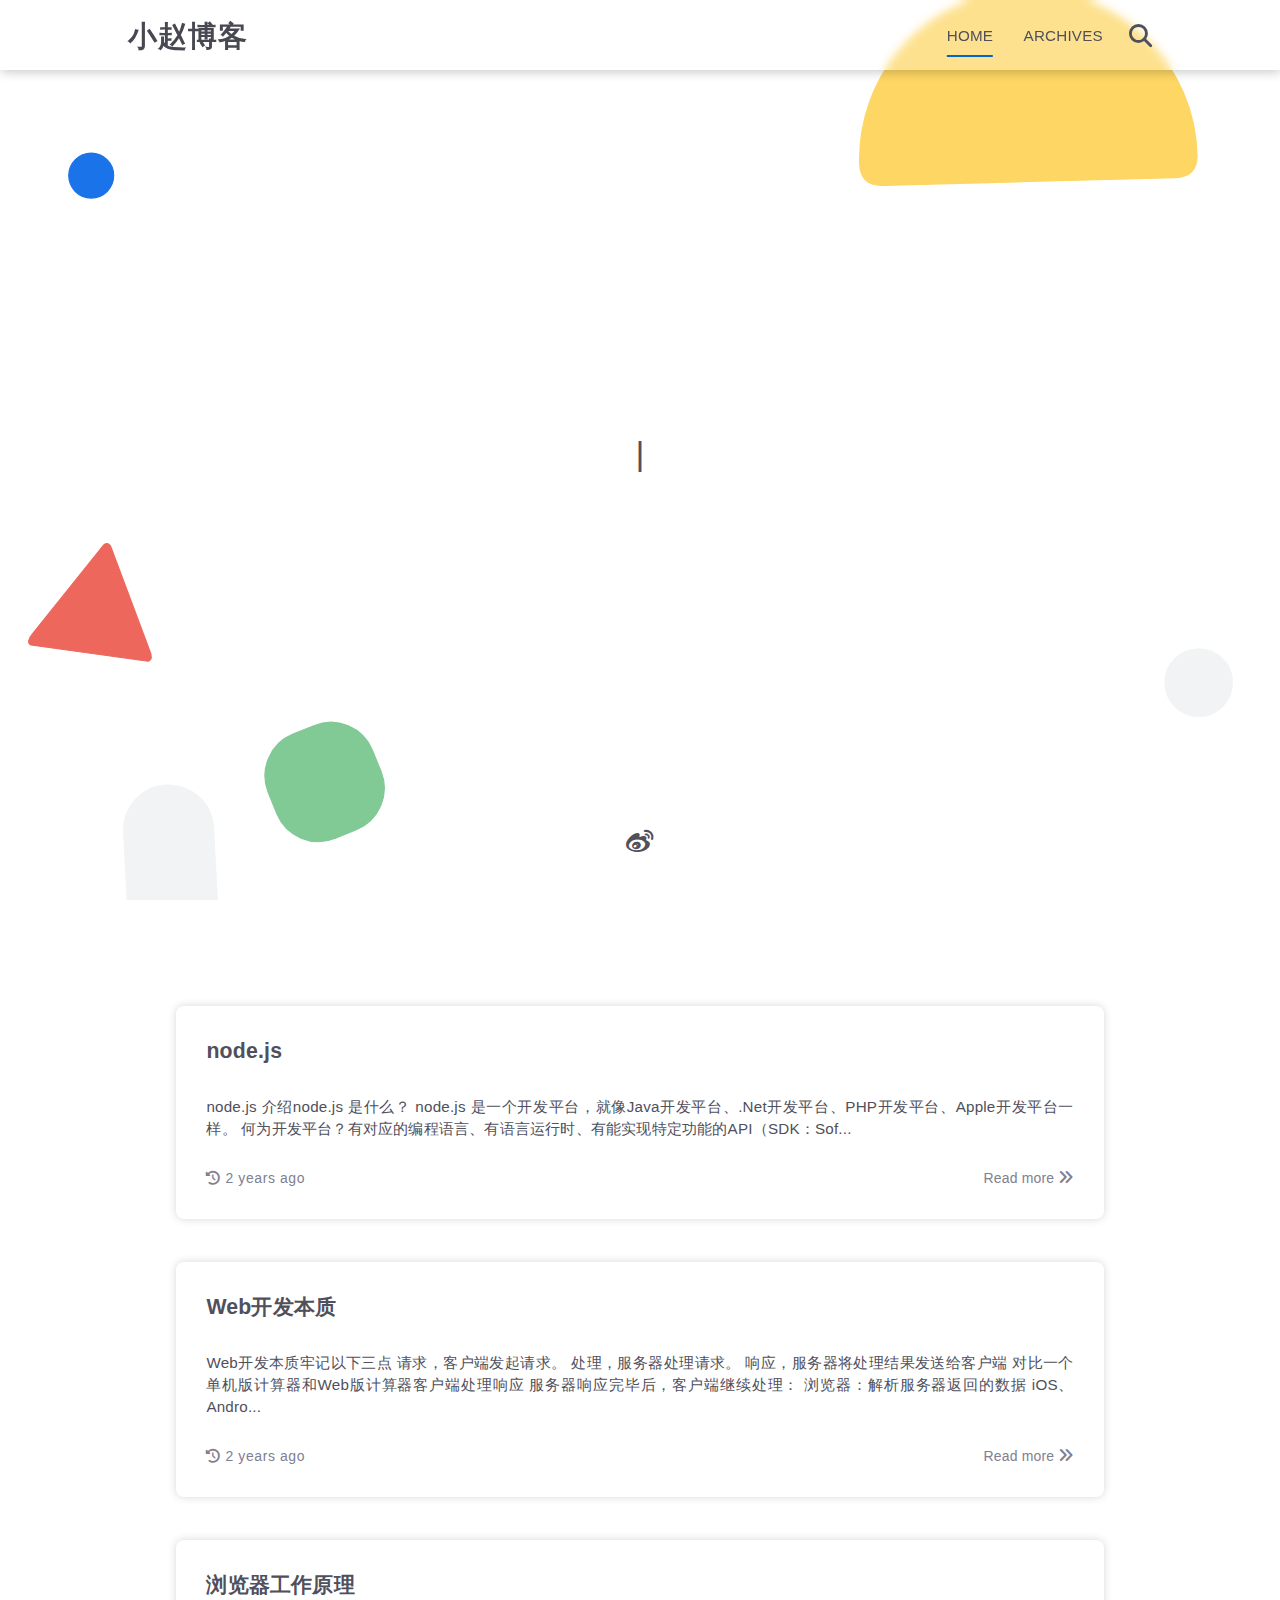
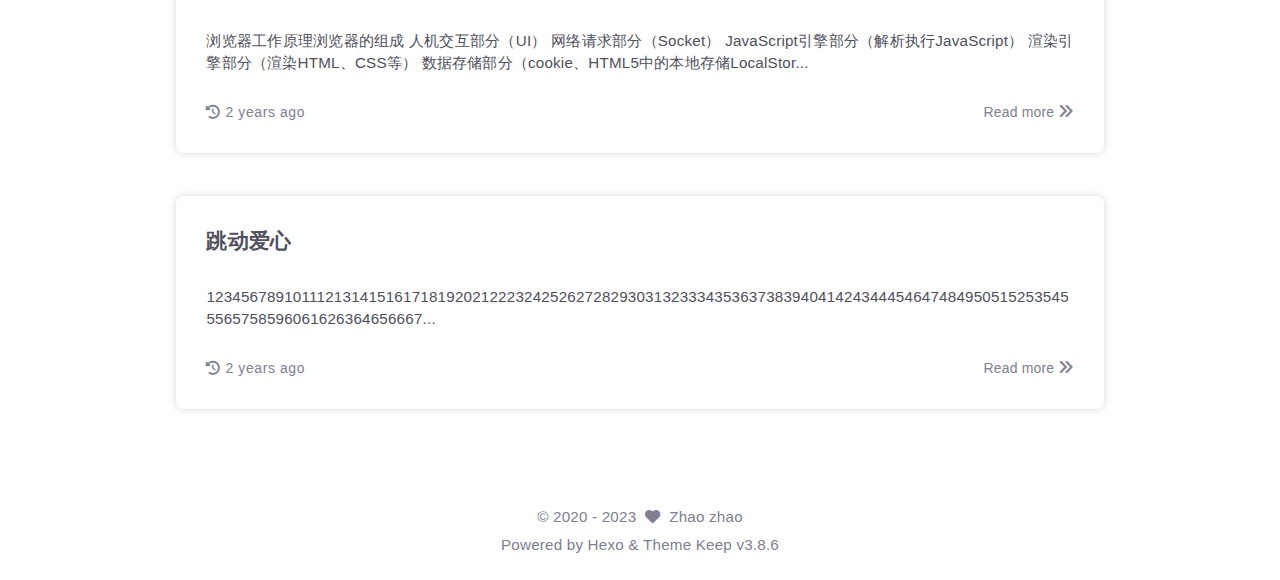
==== commit db932c3f: "Site updated: 2023-10-31 13:55:31" ====
--- a/index.html
+++ b/index.html
@@ -199,15 +199,18 @@
                 <div class="home-article-item-bottom border-box">
                     
                     <h3 class="home-article-title border-box">
-                        <a href="/2023/10/31/aixin/">
-                            爱心
+                        <a href="/2023/10/31/02-node.js%E4%BB%8B%E7%BB%8D/">
+                            node.js
                         </a>
                     </h3>
 
                     <div class="home-article-content keep-markdown-body">
                         
-                            111111111111111111111
-
+                            node.js 介绍node.js 是什么？
+node.js 是一个开发平台，就像Java开发平台、.Net开发平台、PHP开发平台、Apple开发平台一样。
+
+
+何为开发平台？有对应的编程语言、有语言运行时、有能实现特定功能的API（SDK：Sof...
                         
                     </div>
 
@@ -217,7 +220,7 @@
     <div class="article-meta-info border-box">
         
             <span class="meta-info-item border-box">
-                <i class="icon fas fa-history"></i>&nbsp;<span class="home-article-history" data-updated="Tue Oct 31 2023 12:04:12 GMT+0800">2023-10-31 12:04:12</span>
+                <i class="icon fas fa-history"></i>&nbsp;<span class="home-article-history" data-updated="Tue Oct 31 2023 13:38:30 GMT+0800">2023-10-31 13:38:30</span>
             </span>
         
 
@@ -235,7 +238,7 @@
     </div>
 
     
-        <a class="home-read-more" href="/2023/10/31/aixin/">Read more&nbsp;<i class="icon fas fa-angles-right"></i></a>
+        <a class="home-read-more" href="/2023/10/31/02-node.js%E4%BB%8B%E7%BB%8D/">Read more&nbsp;<i class="icon fas fa-angles-right"></i></a>
     
 </div>
 
@@ -249,14 +252,22 @@
                 <div class="home-article-item-bottom border-box">
                     
                     <h3 class="home-article-title border-box">
-                        <a href="/2023/10/31/hello-world/">
-                            Hello World
+                        <a href="/2023/10/31/01-Web%E5%BC%80%E5%8F%91%E6%9C%AC%E8%B4%A8/">
+                            Web开发本质
                         </a>
                     </h3>
 
                     <div class="home-article-content keep-markdown-body">
                         
-                            Welcome to Hexo! This is your very first post. Check documentation for more info. If you get any problems when using Hexo, yo...
+                            Web开发本质牢记以下三点
+请求，客户端发起请求。
+处理，服务器处理请求。
+响应，服务器将处理结果发送给客户端
+
+对比一个单机版计算器和Web版计算器客户端处理响应
+服务器响应完毕后，客户端继续处理：
+浏览器：解析服务器返回的数据
+iOS、Andro...
                         
                     </div>
 
@@ -266,7 +277,7 @@
     <div class="article-meta-info border-box">
         
             <span class="meta-info-item border-box">
-                <i class="icon fas fa-history"></i>&nbsp;<span class="home-article-history" data-updated="Fri Jun 09 2023 14:08:22 GMT+0800">2023-06-09 14:08:22</span>
+                <i class="icon fas fa-history"></i>&nbsp;<span class="home-article-history" data-updated="Tue Oct 31 2023 13:39:02 GMT+0800">2023-10-31 13:39:02</span>
             </span>
         
 
@@ -284,7 +295,110 @@
     </div>
 
     
-        <a class="home-read-more" href="/2023/10/31/hello-world/">Read more&nbsp;<i class="icon fas fa-angles-right"></i></a>
+        <a class="home-read-more" href="/2023/10/31/01-Web%E5%BC%80%E5%8F%91%E6%9C%AC%E8%B4%A8/">Read more&nbsp;<i class="icon fas fa-angles-right"></i></a>
+    
+</div>
+
+                </div>
+            </li>
+        
+            <li class="home-article-item">
+
+                
+
+                <div class="home-article-item-bottom border-box">
+                    
+                    <h3 class="home-article-title border-box">
+                        <a href="/2023/10/31/00-%E6%B5%8F%E8%A7%88%E5%99%A8%E5%B7%A5%E4%BD%9C%E5%8E%9F%E7%90%86/">
+                            浏览器工作原理
+                        </a>
+                    </h3>
+
+                    <div class="home-article-content keep-markdown-body">
+                        
+                            浏览器工作原理浏览器的组成
+人机交互部分（UI）
+网络请求部分（Socket）
+JavaScript引擎部分（解析执行JavaScript）
+渲染引擎部分（渲染HTML、CSS等）
+数据存储部分（cookie、HTML5中的本地存储LocalStor...
+                        
+                    </div>
+
+                    
+
+<div class="article-meta-info-container border-box home">
+    <div class="article-meta-info border-box">
+        
+            <span class="meta-info-item border-box">
+                <i class="icon fas fa-history"></i>&nbsp;<span class="home-article-history" data-updated="Tue Oct 31 2023 13:38:17 GMT+0800">2023-10-31 13:38:17</span>
+            </span>
+        
+
+
+        
+
+        
+
+        
+
+        
+        
+        
+        
+    </div>
+
+    
+        <a class="home-read-more" href="/2023/10/31/00-%E6%B5%8F%E8%A7%88%E5%99%A8%E5%B7%A5%E4%BD%9C%E5%8E%9F%E7%90%86/">Read more&nbsp;<i class="icon fas fa-angles-right"></i></a>
+    
+</div>
+
+                </div>
+            </li>
+        
+            <li class="home-article-item">
+
+                
+
+                <div class="home-article-item-bottom border-box">
+                    
+                    <h3 class="home-article-title border-box">
+                        <a href="/2023/10/31/03-%E7%88%B1%E5%BF%83%E4%BB%A3%E7%A0%81/">
+                            跳动爱心
+                        </a>
+                    </h3>
+
+                    <div class="home-article-content keep-markdown-body">
+                        
+                            12345678910111213141516171819202122232425262728293031323334353637383940414243444546474849505152535455565758596061626364656667...
+                        
+                    </div>
+
+                    
+
+<div class="article-meta-info-container border-box home">
+    <div class="article-meta-info border-box">
+        
+            <span class="meta-info-item border-box">
+                <i class="icon fas fa-history"></i>&nbsp;<span class="home-article-history" data-updated="Tue Oct 31 2023 13:42:21 GMT+0800">2023-10-31 13:42:21</span>
+            </span>
+        
+
+
+        
+
+        
+
+        
+
+        
+        
+        
+        
+    </div>
+
+    
+        <a class="home-read-more" href="/2023/10/31/03-%E7%88%B1%E5%BF%83%E4%BB%A3%E7%A0%81/">Read more&nbsp;<i class="icon fas fa-angles-right"></i></a>
     
 </div>
 
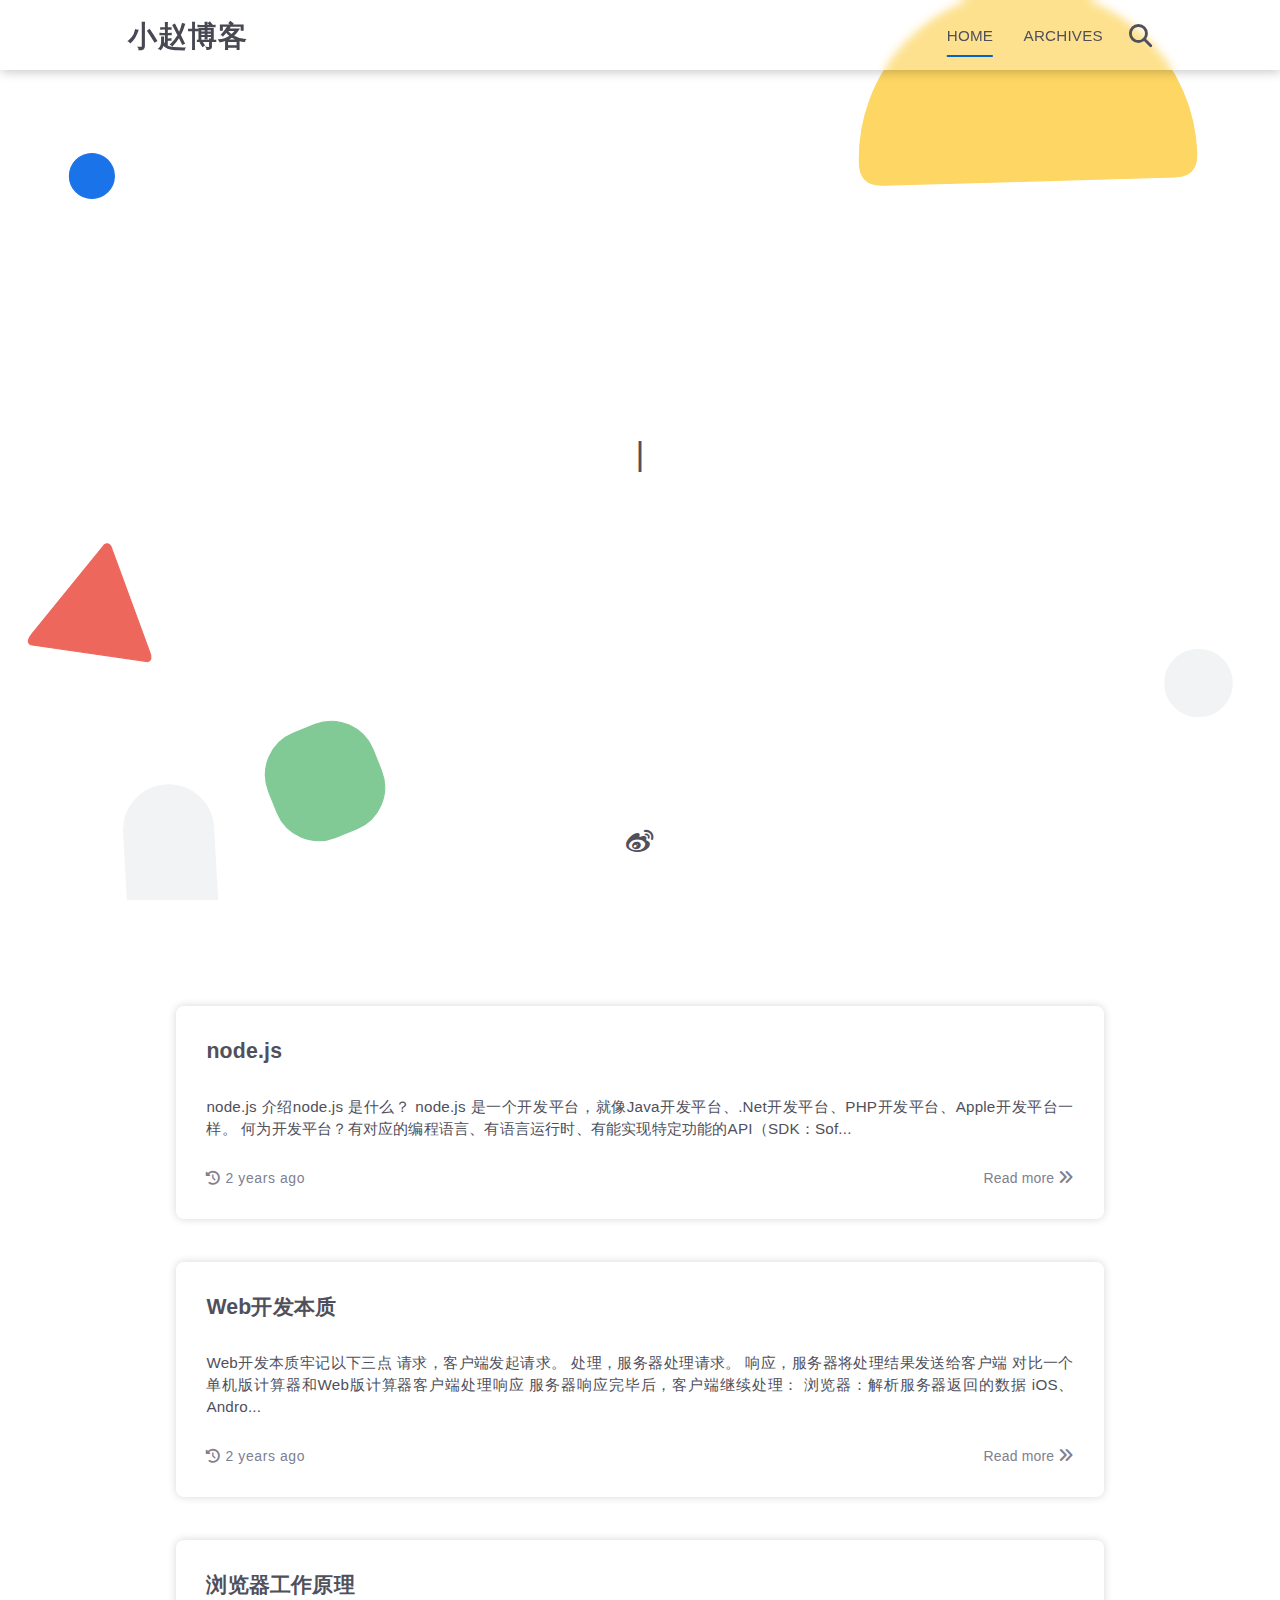
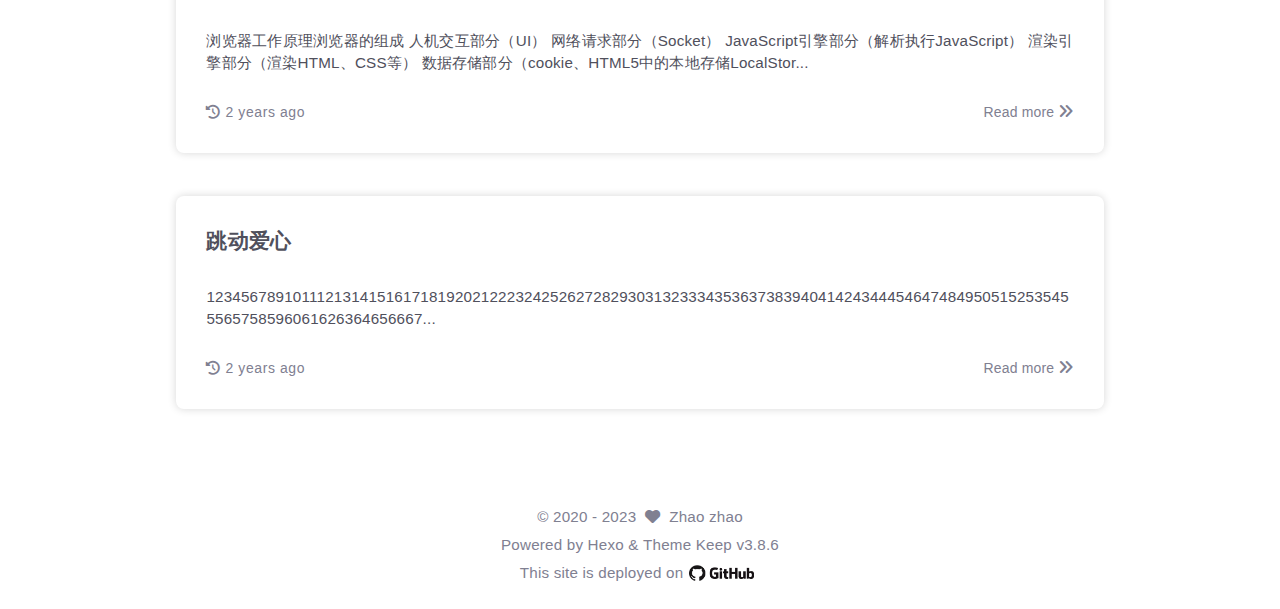
==== commit aba4cf68: "Site updated: 2023-11-01 16:27:38" ====
--- a/index.html
+++ b/index.html
@@ -436,6 +436,12 @@
 
             
 
+            
+                <div class="deploy-info info-item default">
+                    
+                        This site is deployed on <span class="tooltip" data-tooltip-content="GitHub Pages"><img src="/images/deploy-provider/github.png"></span>
+                        
+                </div>
             
         
 
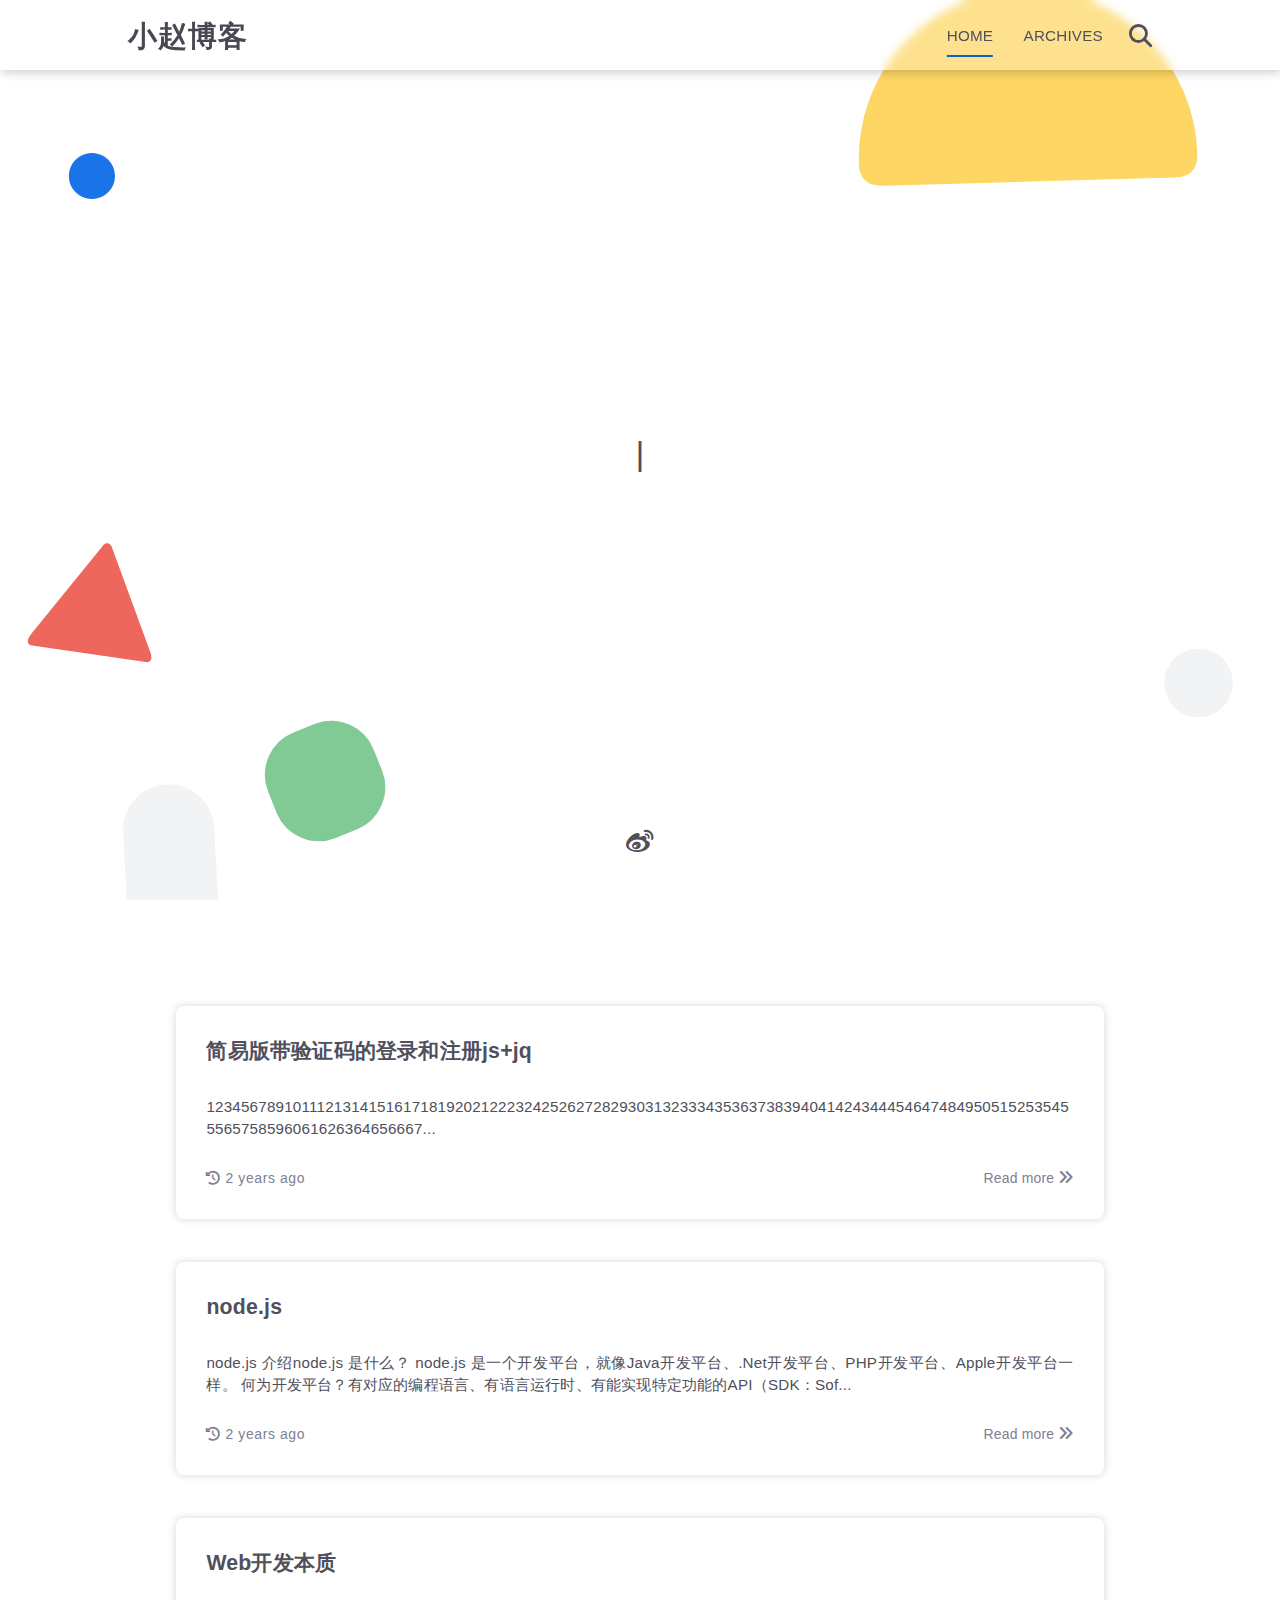
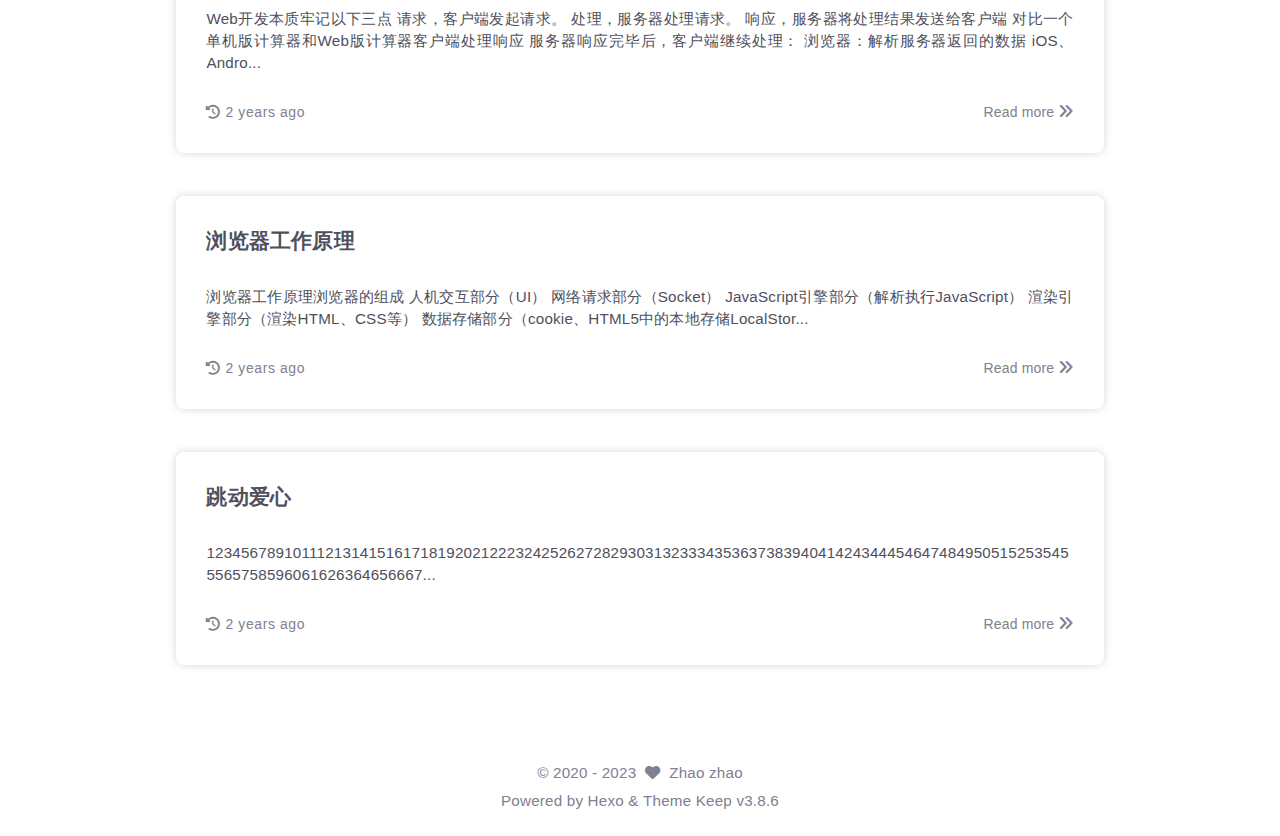
==== commit db97d2e8: "Site updated: 2023-11-01 16:29:59" ====
--- a/index.html
+++ b/index.html
@@ -199,6 +199,55 @@
                 <div class="home-article-item-bottom border-box">
                     
                     <h3 class="home-article-title border-box">
+                        <a href="/2023/11/01/04-%E7%AE%80%E6%98%93%E7%89%88%E5%B8%A6%E9%AA%8C%E8%AF%81%E7%A0%81%E7%9A%84%E7%99%BB%E5%BD%95%E5%92%8C%E6%B3%A8%E5%86%8C/">
+                            简易版带验证码的登录和注册js+jq
+                        </a>
+                    </h3>
+
+                    <div class="home-article-content keep-markdown-body">
+                        
+                            12345678910111213141516171819202122232425262728293031323334353637383940414243444546474849505152535455565758596061626364656667...
+                        
+                    </div>
+
+                    
+
+<div class="article-meta-info-container border-box home">
+    <div class="article-meta-info border-box">
+        
+            <span class="meta-info-item border-box">
+                <i class="icon fas fa-history"></i>&nbsp;<span class="home-article-history" data-updated="Wed Nov 01 2023 16:27:22 GMT+0800">2023-11-01 16:27:22</span>
+            </span>
+        
+
+
+        
+
+        
+
+        
+
+        
+        
+        
+        
+    </div>
+
+    
+        <a class="home-read-more" href="/2023/11/01/04-%E7%AE%80%E6%98%93%E7%89%88%E5%B8%A6%E9%AA%8C%E8%AF%81%E7%A0%81%E7%9A%84%E7%99%BB%E5%BD%95%E5%92%8C%E6%B3%A8%E5%86%8C/">Read more&nbsp;<i class="icon fas fa-angles-right"></i></a>
+    
+</div>
+
+                </div>
+            </li>
+        
+            <li class="home-article-item">
+
+                
+
+                <div class="home-article-item-bottom border-box">
+                    
+                    <h3 class="home-article-title border-box">
                         <a href="/2023/10/31/02-node.js%E4%BB%8B%E7%BB%8D/">
                             node.js
                         </a>
@@ -436,12 +485,6 @@
 
             
 
-            
-                <div class="deploy-info info-item default">
-                    
-                        This site is deployed on <span class="tooltip" data-tooltip-content="GitHub Pages"><img src="/images/deploy-provider/github.png"></span>
-                        
-                </div>
             
         
 
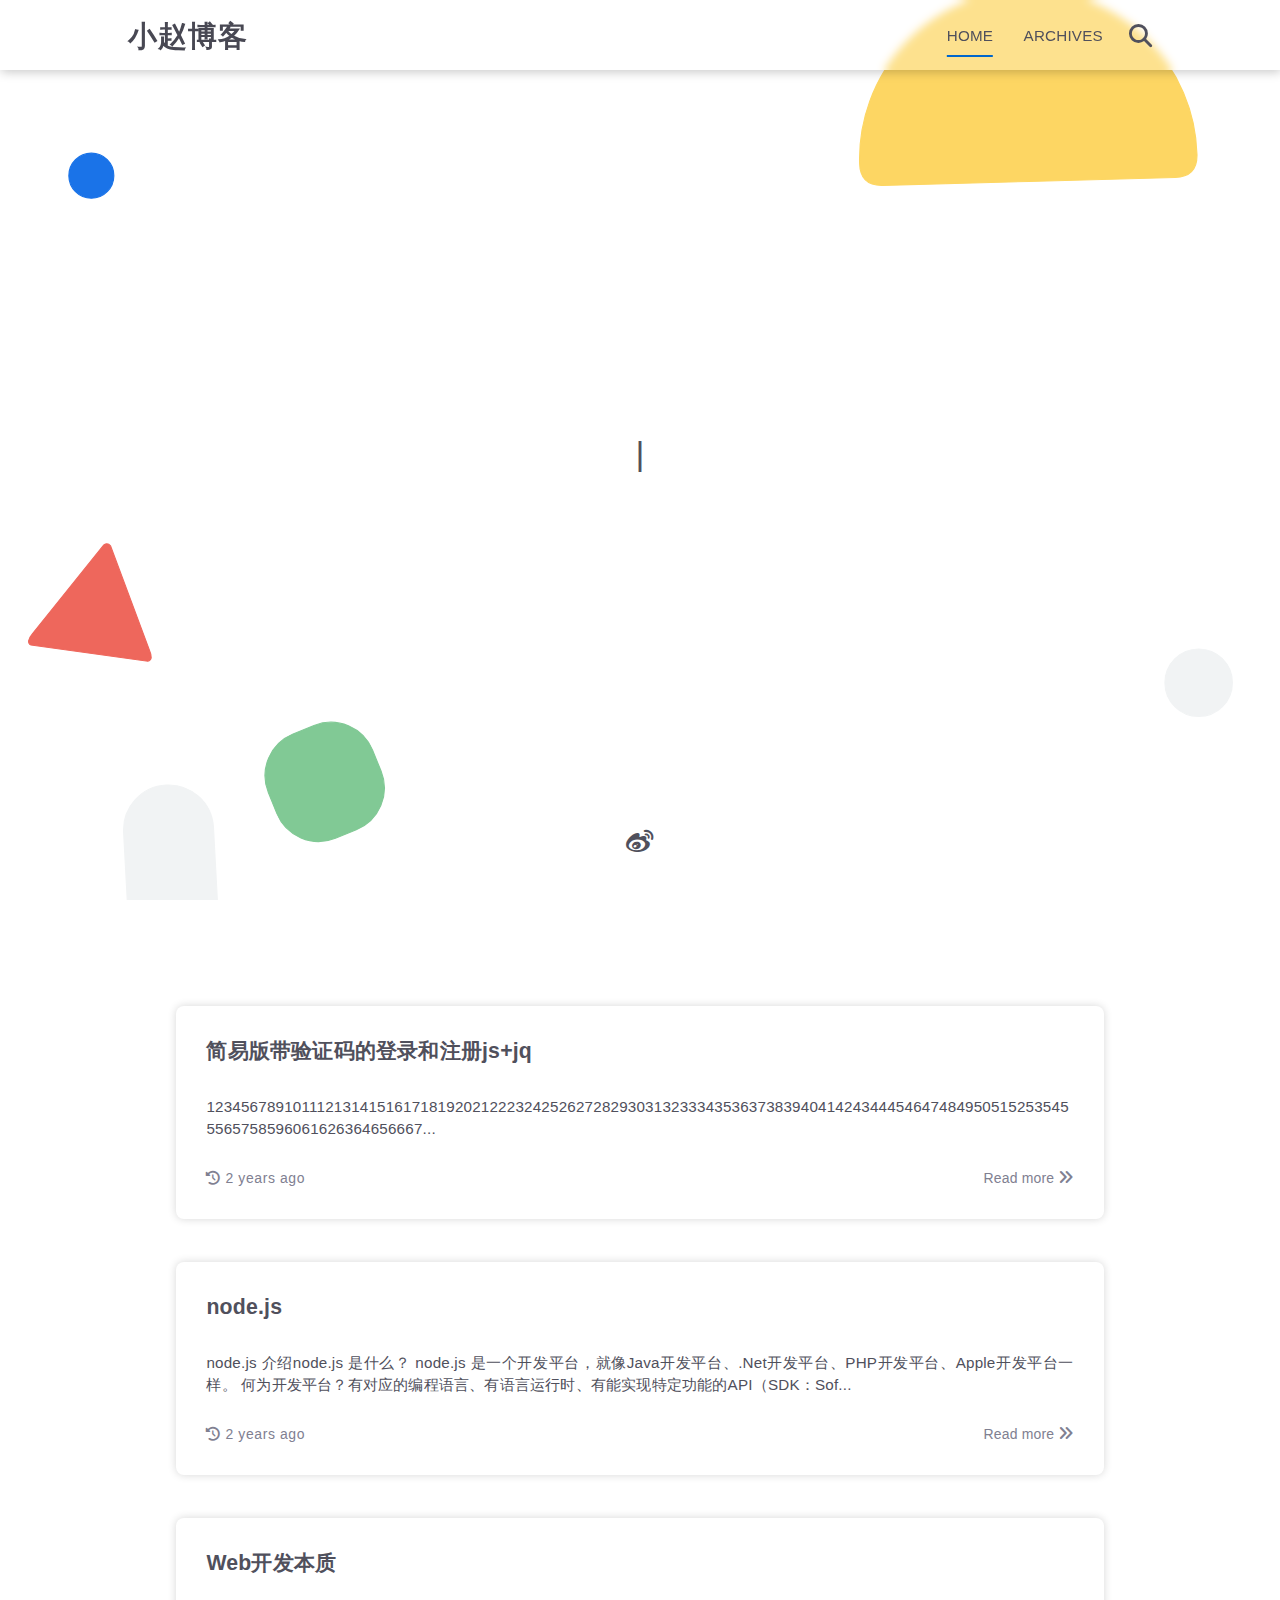
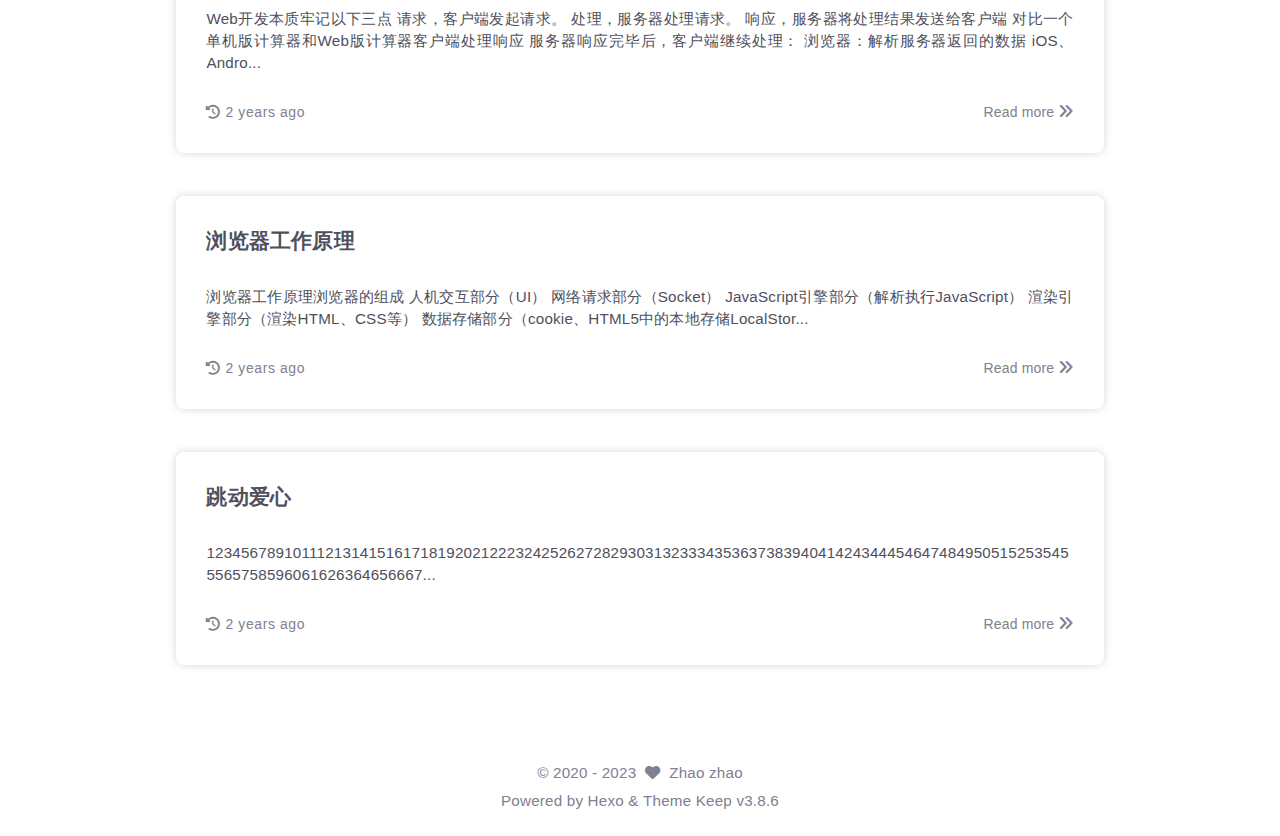
==== commit ae2e578d: "Site updated: 2023-11-01 16:35:38" ====
--- a/index.html
+++ b/index.html
@@ -216,7 +216,7 @@
     <div class="article-meta-info border-box">
         
             <span class="meta-info-item border-box">
-                <i class="icon fas fa-history"></i>&nbsp;<span class="home-article-history" data-updated="Wed Nov 01 2023 16:27:22 GMT+0800">2023-11-01 16:27:22</span>
+                <i class="icon fas fa-history"></i>&nbsp;<span class="home-article-history" data-updated="Wed Nov 01 2023 16:35:22 GMT+0800">2023-11-01 16:35:22</span>
             </span>
         
 
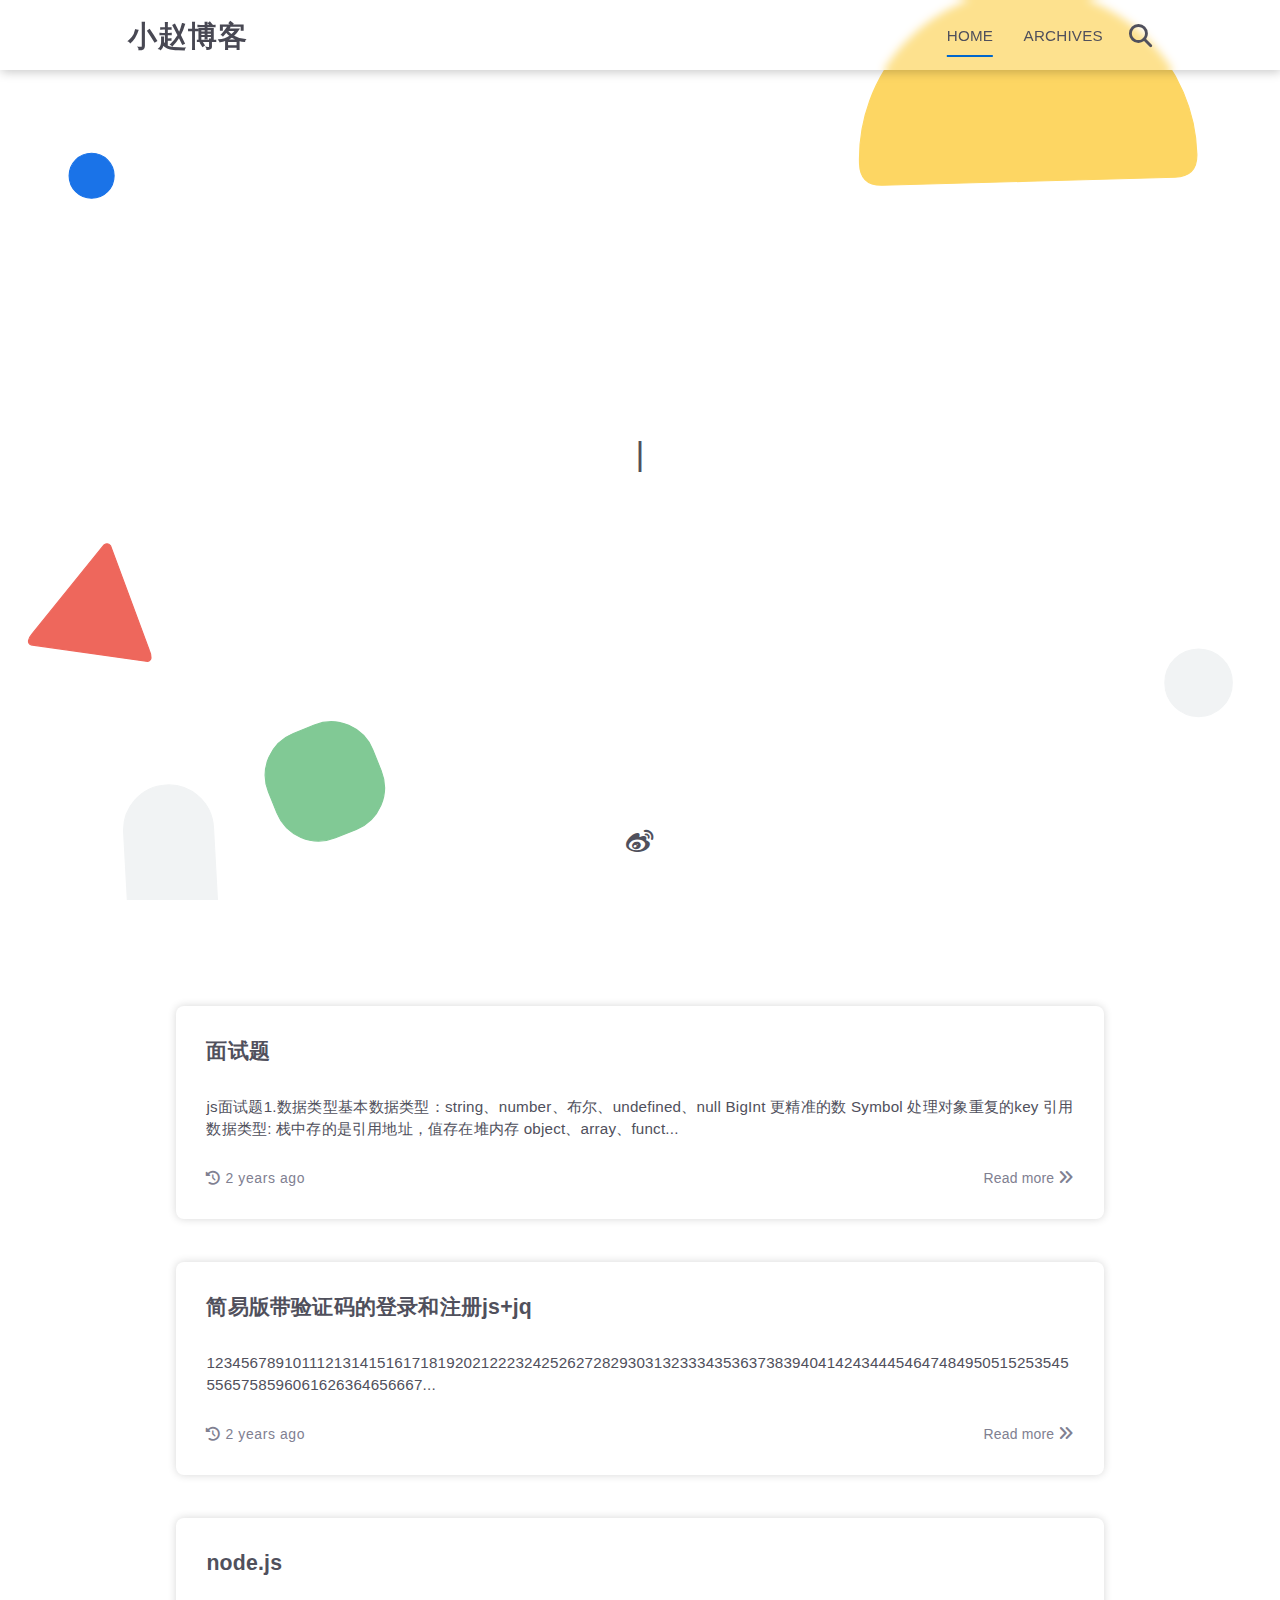
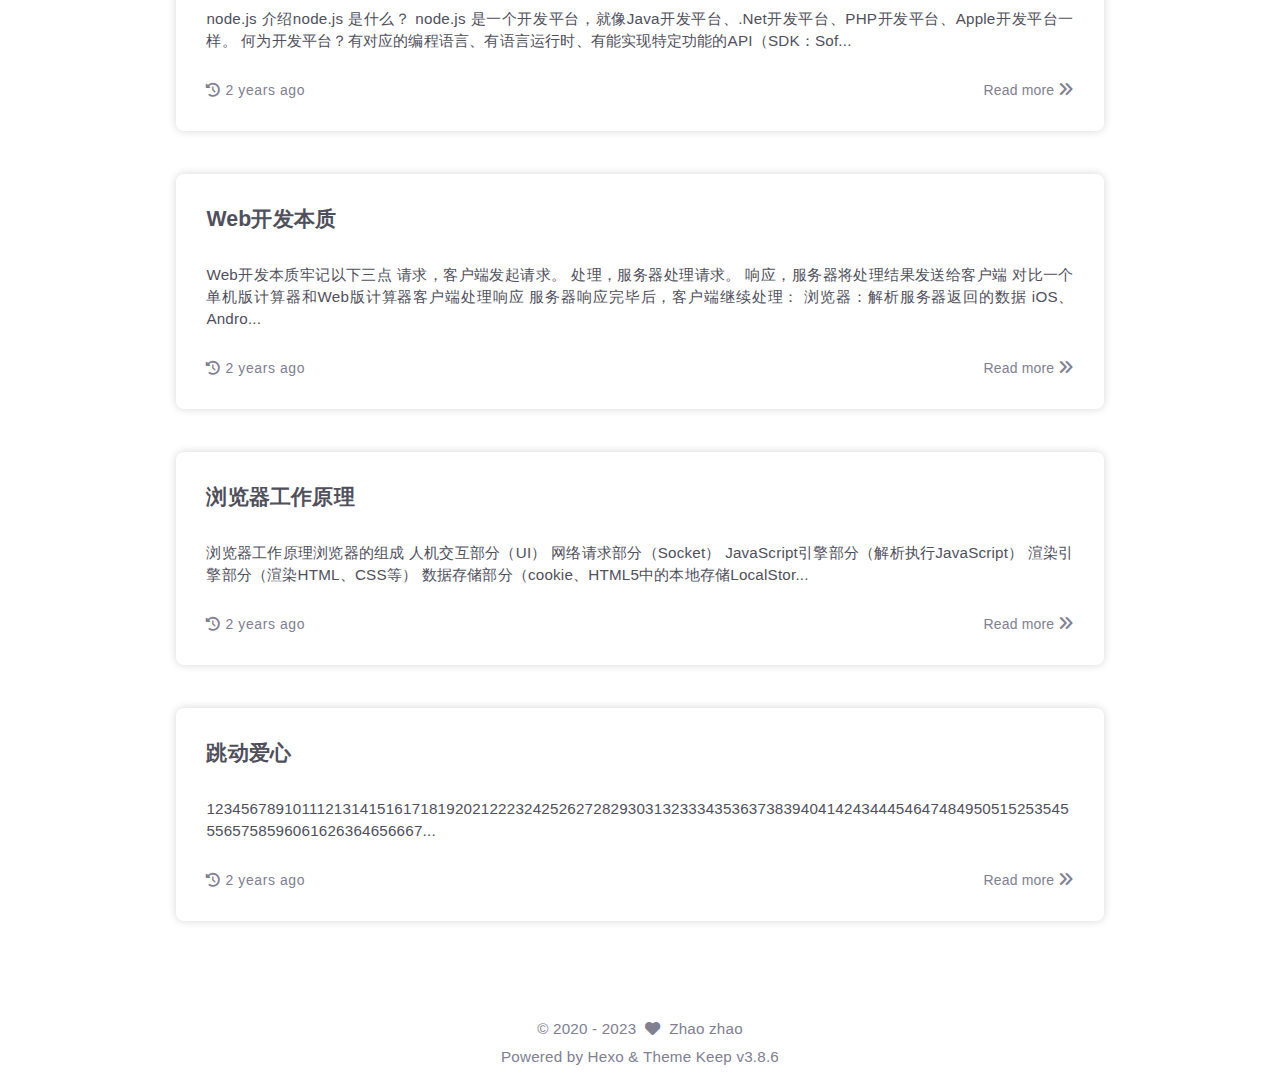
==== commit a62f9f3a: "Site updated: 2023-11-01 16:49:51" ====
--- a/index.html
+++ b/index.html
@@ -199,6 +199,56 @@
                 <div class="home-article-item-bottom border-box">
                     
                     <h3 class="home-article-title border-box">
+                        <a href="/2023/11/01/00-%E9%9D%A2%E8%AF%95%E9%A2%98/">
+                            面试题
+                        </a>
+                    </h3>
+
+                    <div class="home-article-content keep-markdown-body">
+                        
+                            js面试题1.数据类型基本数据类型：string、number、布尔、undefined、null BigInt 更精准的数  Symbol 处理对象重复的key
+引用数据类型: 栈中存的是引用地址，值存在堆内存 object、array、funct...
+                        
+                    </div>
+
+                    
+
+<div class="article-meta-info-container border-box home">
+    <div class="article-meta-info border-box">
+        
+            <span class="meta-info-item border-box">
+                <i class="icon fas fa-history"></i>&nbsp;<span class="home-article-history" data-updated="Wed Nov 01 2023 16:38:50 GMT+0800">2023-11-01 16:38:50</span>
+            </span>
+        
+
+
+        
+
+        
+
+        
+
+        
+        
+        
+        
+    </div>
+
+    
+        <a class="home-read-more" href="/2023/11/01/00-%E9%9D%A2%E8%AF%95%E9%A2%98/">Read more&nbsp;<i class="icon fas fa-angles-right"></i></a>
+    
+</div>
+
+                </div>
+            </li>
+        
+            <li class="home-article-item">
+
+                
+
+                <div class="home-article-item-bottom border-box">
+                    
+                    <h3 class="home-article-title border-box">
                         <a href="/2023/11/01/04-%E7%AE%80%E6%98%93%E7%89%88%E5%B8%A6%E9%AA%8C%E8%AF%81%E7%A0%81%E7%9A%84%E7%99%BB%E5%BD%95%E5%92%8C%E6%B3%A8%E5%86%8C/">
                             简易版带验证码的登录和注册js+jq
                         </a>
@@ -301,7 +351,7 @@
                 <div class="home-article-item-bottom border-box">
                     
                     <h3 class="home-article-title border-box">
-                        <a href="/2023/10/31/01-Web%E5%BC%80%E5%8F%91%E6%9C%AC%E8%B4%A8/">
+                        <a href="/2023/10/31/05-Web%E5%BC%80%E5%8F%91%E6%9C%AC%E8%B4%A8/">
                             Web开发本质
                         </a>
                     </h3>
@@ -326,7 +376,7 @@
     <div class="article-meta-info border-box">
         
             <span class="meta-info-item border-box">
-                <i class="icon fas fa-history"></i>&nbsp;<span class="home-article-history" data-updated="Tue Oct 31 2023 13:39:02 GMT+0800">2023-10-31 13:39:02</span>
+                <i class="icon fas fa-history"></i>&nbsp;<span class="home-article-history" data-updated="Tue Oct 31 2023 13:44:09 GMT+0800">2023-10-31 13:44:09</span>
             </span>
         
 
@@ -344,7 +394,7 @@
     </div>
 
     
-        <a class="home-read-more" href="/2023/10/31/01-Web%E5%BC%80%E5%8F%91%E6%9C%AC%E8%B4%A8/">Read more&nbsp;<i class="icon fas fa-angles-right"></i></a>
+        <a class="home-read-more" href="/2023/10/31/05-Web%E5%BC%80%E5%8F%91%E6%9C%AC%E8%B4%A8/">Read more&nbsp;<i class="icon fas fa-angles-right"></i></a>
     
 </div>
 
@@ -358,7 +408,7 @@
                 <div class="home-article-item-bottom border-box">
                     
                     <h3 class="home-article-title border-box">
-                        <a href="/2023/10/31/00-%E6%B5%8F%E8%A7%88%E5%99%A8%E5%B7%A5%E4%BD%9C%E5%8E%9F%E7%90%86/">
+                        <a href="/2023/10/31/01-%E6%B5%8F%E8%A7%88%E5%99%A8%E5%B7%A5%E4%BD%9C%E5%8E%9F%E7%90%86/">
                             浏览器工作原理
                         </a>
                     </h3>
@@ -380,7 +430,7 @@
     <div class="article-meta-info border-box">
         
             <span class="meta-info-item border-box">
-                <i class="icon fas fa-history"></i>&nbsp;<span class="home-article-history" data-updated="Tue Oct 31 2023 13:38:17 GMT+0800">2023-10-31 13:38:17</span>
+                <i class="icon fas fa-history"></i>&nbsp;<span class="home-article-history" data-updated="Tue Oct 31 2023 13:44:13 GMT+0800">2023-10-31 13:44:13</span>
             </span>
         
 
@@ -398,7 +448,7 @@
     </div>
 
     
-        <a class="home-read-more" href="/2023/10/31/00-%E6%B5%8F%E8%A7%88%E5%99%A8%E5%B7%A5%E4%BD%9C%E5%8E%9F%E7%90%86/">Read more&nbsp;<i class="icon fas fa-angles-right"></i></a>
+        <a class="home-read-more" href="/2023/10/31/01-%E6%B5%8F%E8%A7%88%E5%99%A8%E5%B7%A5%E4%BD%9C%E5%8E%9F%E7%90%86/">Read more&nbsp;<i class="icon fas fa-angles-right"></i></a>
     
 </div>
 
